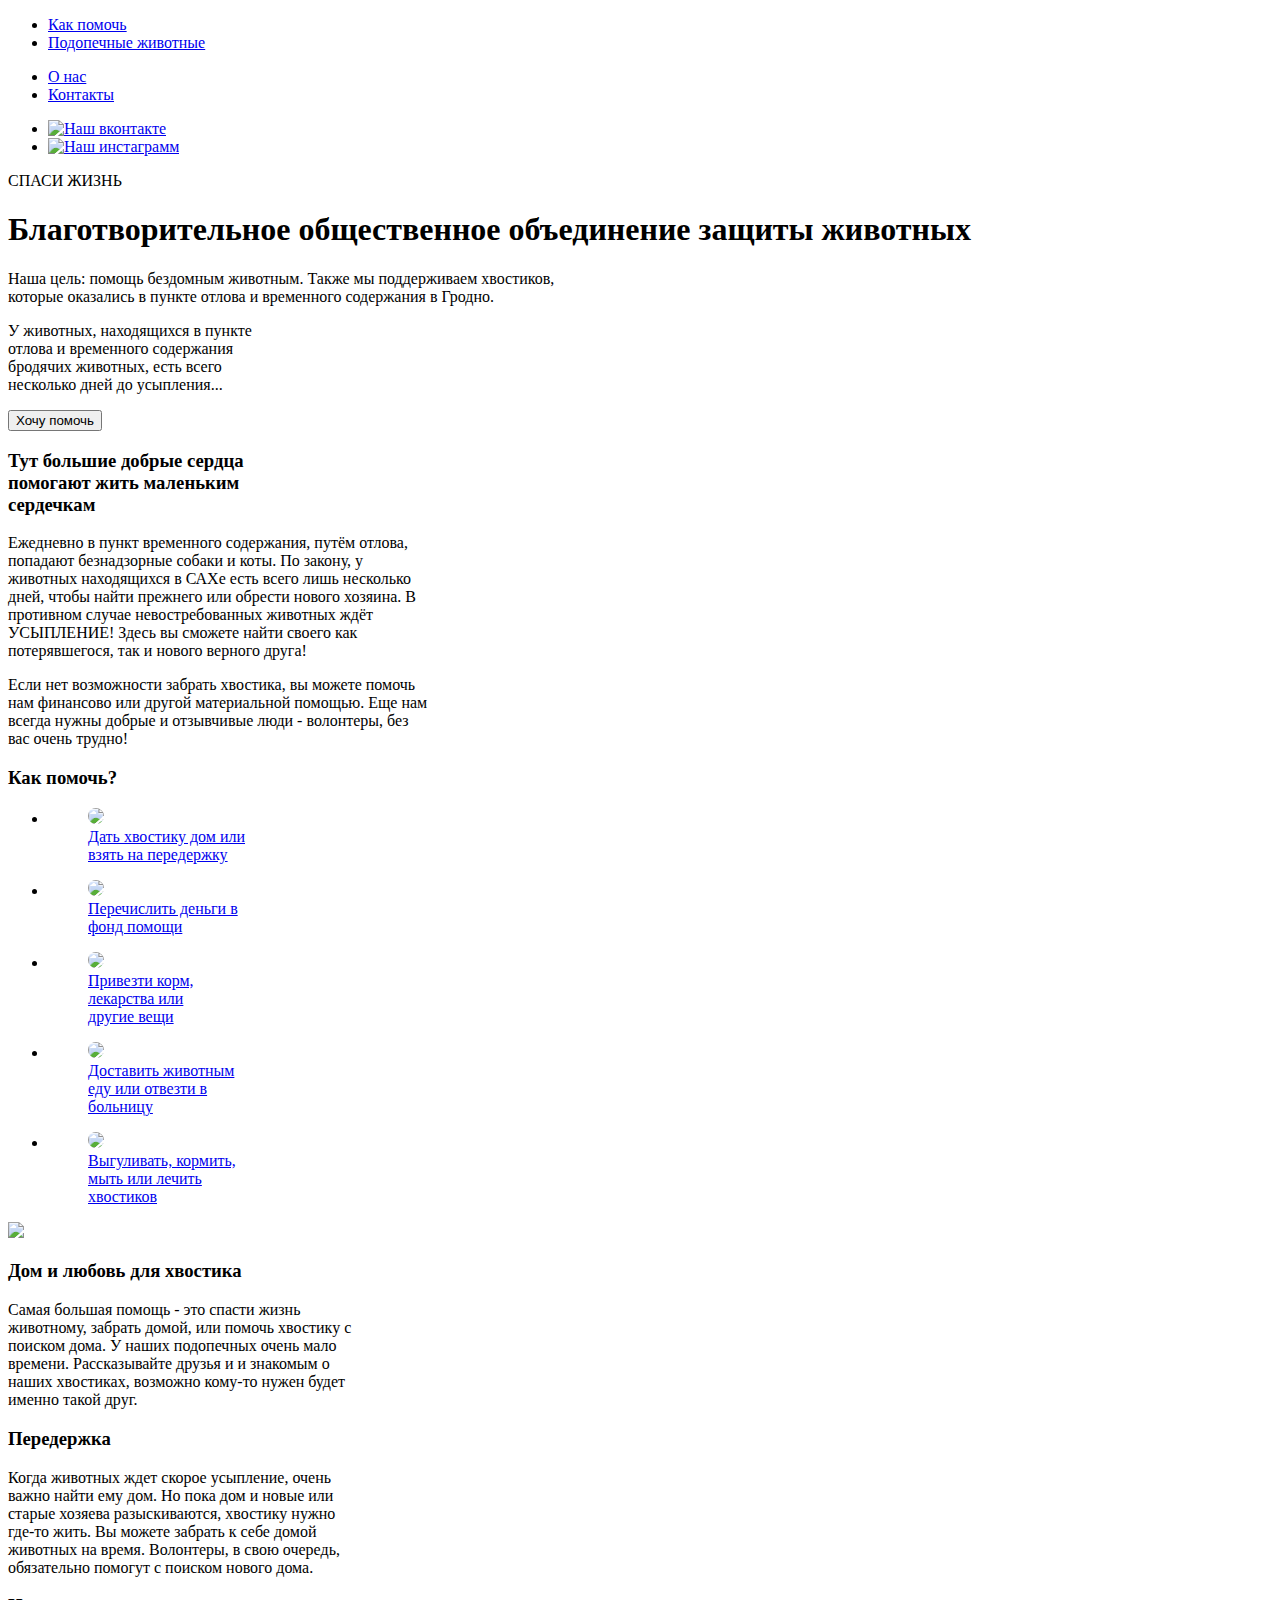
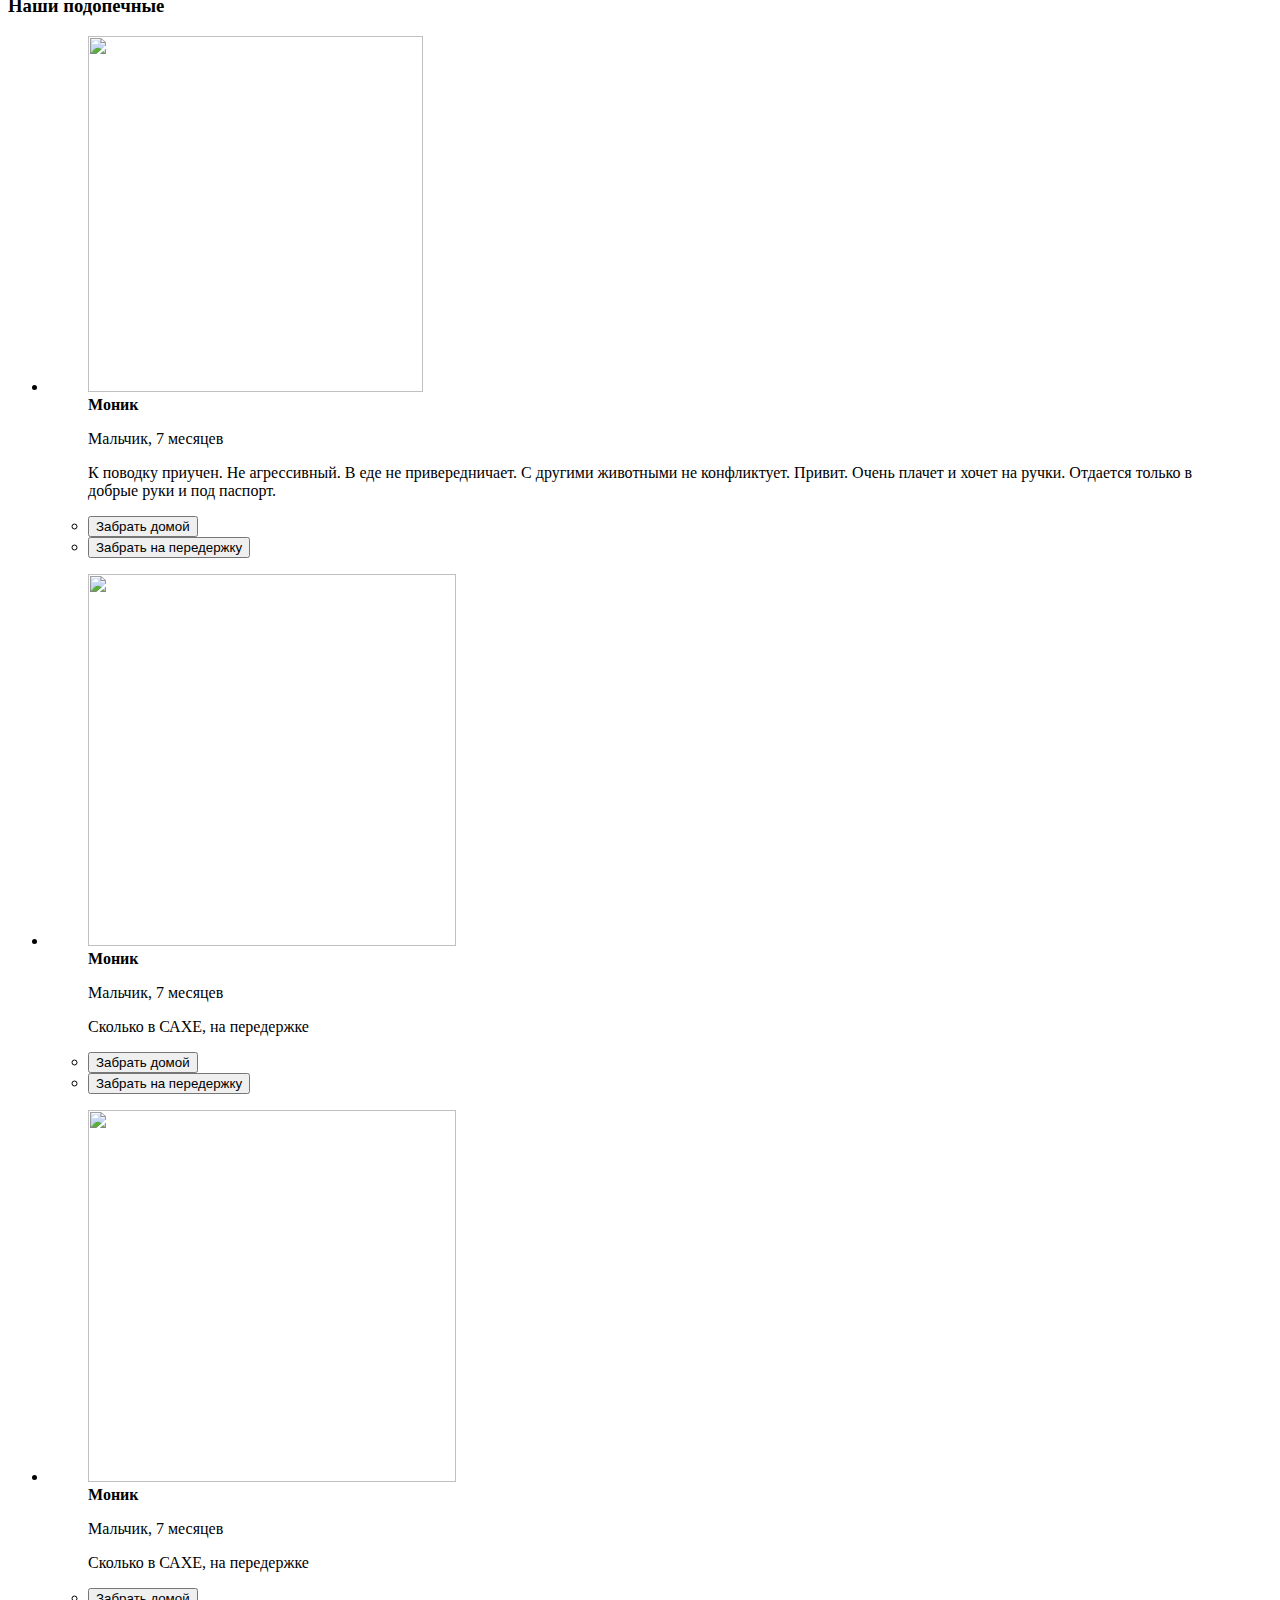
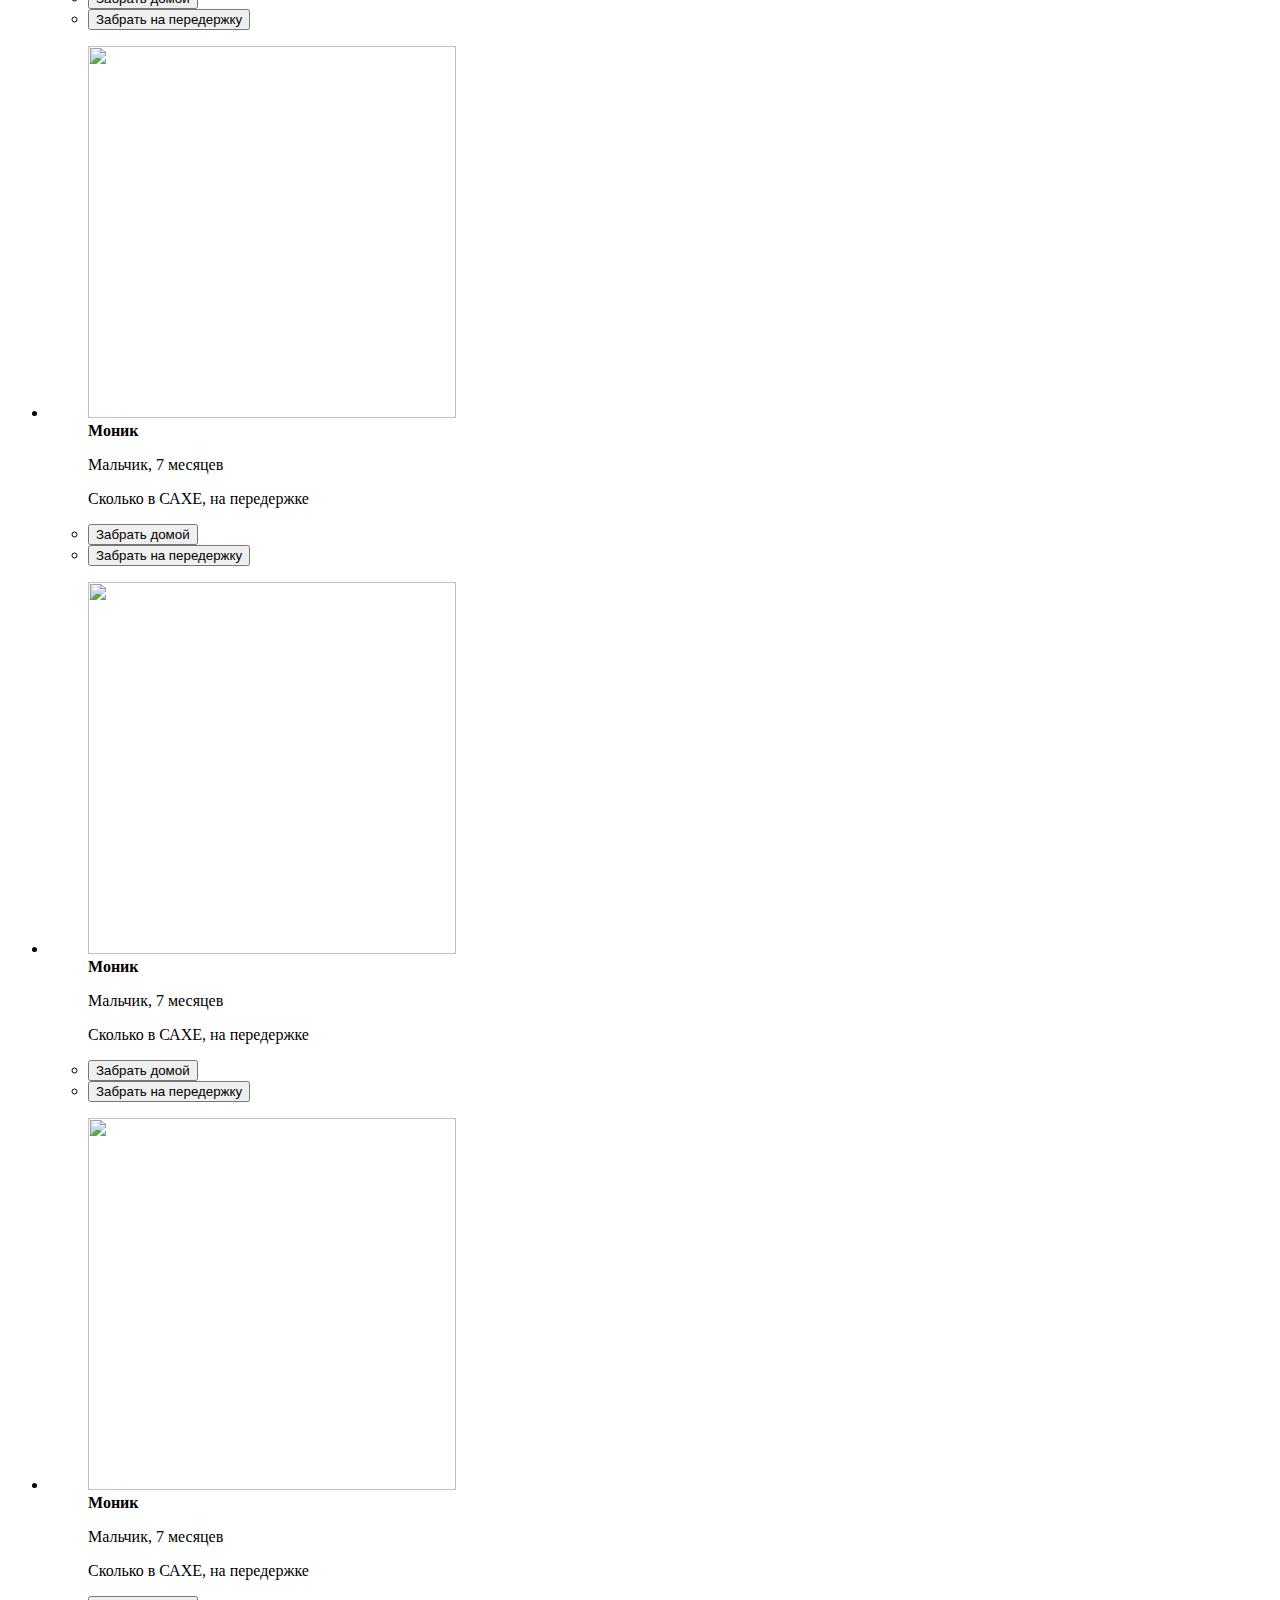
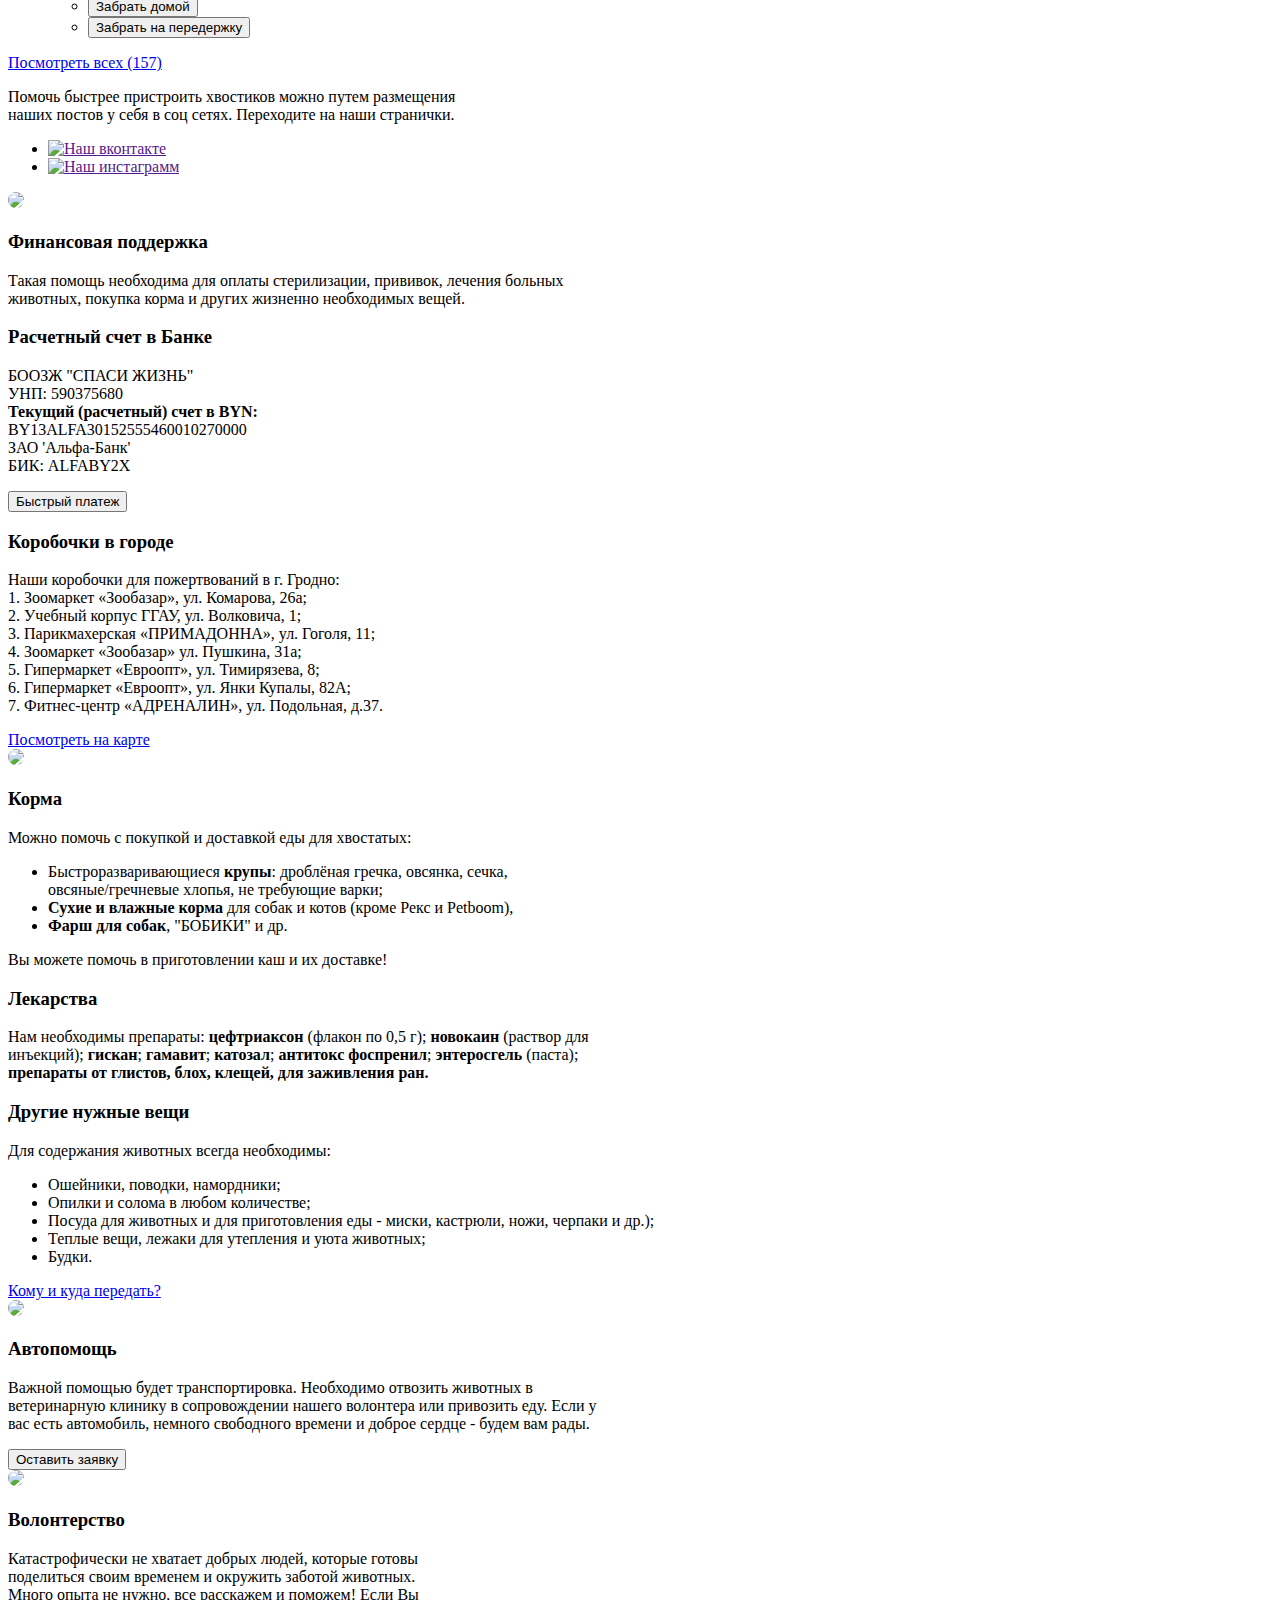
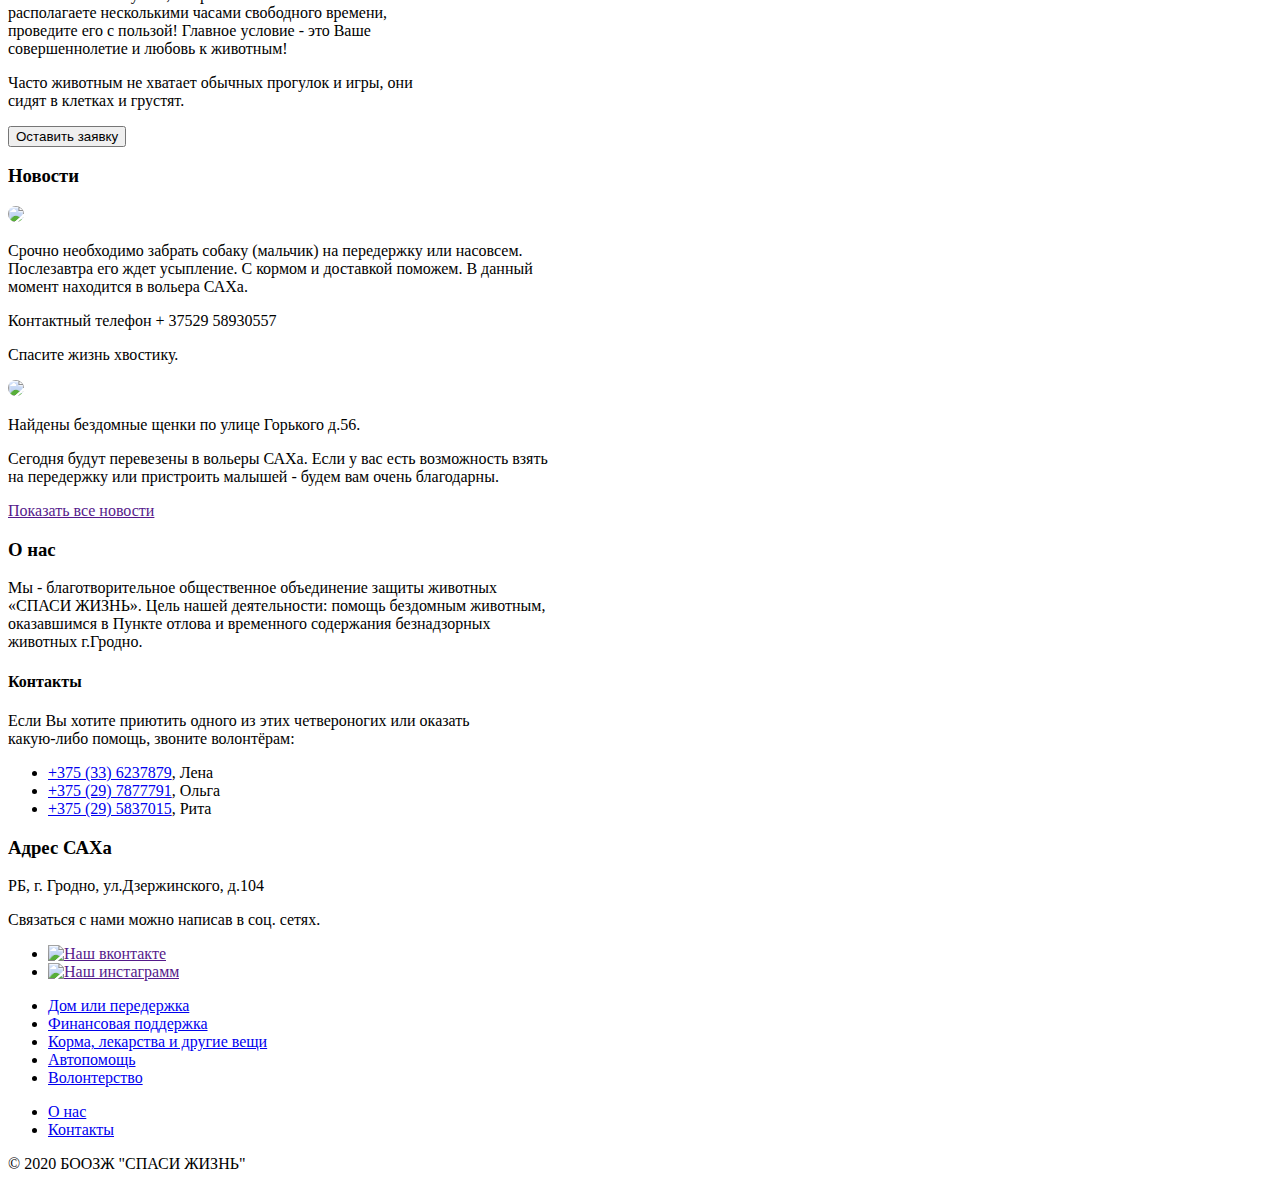
==== index.html @ cdcaf70e "fix:hometask4" ====
<!DOCTYPE html>
<html lang="ru">

<head>
    <meta charset="utf-8">
    <link rel="stylesheet" href="css/normalize.css">
    <link rel="stylesheet" href="css/style.css">
    <title>Благотворительное общественное объединение защиты животных
    </title>
</head>

<body class="page">
    <div class="wrapper">
        <header class="header">
            <div class="backg">
            </div>
            <div class="backgrey"></div>
            <div class="backfriend"></div>
            <nav class="nav">
                <ul class="menu__head menu__head--left">
                    <li class="menu__item menu__item--help"><a class="menu__ref" href="#help">Как помочь</a></li>
                    <li class="menu__item menu__item--animals"><a class="menu__ref" href="#animals">Подопечные
                            животные</a></li>
                </ul>
                <ul class="menu__head menu__head--centr">
                    <li class="menu__item menu__item--us"><a class="menu__ref" href="#us">О нас</a></li>
                    <li class="menu__item menu__item--contacts"><a class="menu__ref" href="#contacts">Контакты</a></li>
                </ul>
                <ul class="menu__head menu__head--social">
                    <li class="menu__item menu__item--vk"><a href="htpps//vk.com/animalsgrodno"><img src="img/vk.png"
                                width="49px" alt="Наш вконтакте"></a></li>
                    <li class="menu__item menu__item--inst"><a href="htpps//instagramm.com/animalsgrodno"><img
                                src="img/inst.png" width="49px" alt="Наш инстаграмм"></a></li>
                </ul>
            </nav>
        </header>
    </div>
    <main>
        <section class="page__block1">
            <div class="block1__text">
                <p class="text__title">СПАСИ ЖИЗНЬ</p>
                <h1 class="text__undertitle">Благотворительное общественное объединение защиты животных</h1>
                <p class="text__target"> Наша цель: помощь бездомным животным. Также мы поддерживаем хвостиков,<br>
                    которые оказались в пункте отлова и временного содержания в Гродно.</p>
                <p class="text__p">У животных, находящихся в пункте<br>
                    отлова и временного содержания<br>
                    бродячих животных, есть всего<br>
                    несколько дней до усыпления... </p>
                <a href="#help"><button class="text__button">Хочу помочь</button></a>
            </div>
            <div class="backsecond"></div>
        </section>
        <section class="page__block2">
            <div class="block2__text">
                <h3 class="text__title1">Тут большие добрые сердца<br>
                    помогают жить маленьким<br>
                    сердечкам</h3>
                <p class="text__p1">Ежедневно в пункт временного содержания, путём отлова,<br>
                    попадают безнадзорные собаки и коты. По закону, у<br>
                    животных находящихся в САХе есть всего лишь несколько<br>
                    дней, чтобы найти прежнего или обрести нового хозяина. В<br>
                    противном случае невостребованных животных ждёт<br>
                    УСЫПЛЕНИЕ! Здесь вы сможете найти своего как<br>
                    потерявшегося, так и нового верного друга!
                </p>
                <p class="text__p2">Если нет возможности забрать хвостика, вы можете помочь<br>
                    нам финансово или другой материальной помощью. Еще нам<br>
                    всегда нужны добрые и отзывчивые люди - волонтеры, без<br>
                    вас очень трудно!</p>
            </div>
        </section>
        <section class="page__block3">
            <h3 class="block3__h" id="help">Как помочь?</h3>
            <ul class="block3__link">
                <li class="link__one"><a href="#home">
                        <figure><img class="one__img" src="img/Group 9.png" h="150" style="border-radius: 50%;">
                            <figcaption class="one__text">
                                Дать хвостику дом или<br> взять на передержку</figcaption>
                        </figure>
                    </a>
                </li>
                <li><a class="link__two" href="#fin">
                        <figure><img class="two__img" src="img/Group 15.png" h="150" style="border-radius: 50%;">
                            <figcaption class="two__text">
                                Перечислить деньги в<br> фонд помощи</figcaption>
                        </figure>
                    </a>
                </li>
                <li><a class="link__three" href="#loot">
                        <figure><img class="three__img" src="img/Group 14.png" h="150" style="border-radius: 50%;">
                            <figcaption class="three__text">
                                Привезти корм,<br> лекарства или<br> другие вещи</figcaption>
                        </figure>
                    </a>
                </li>
                <li><a class="link__four" href="#avto">
                        <figure><img class="four__img" src="img/Group 10.png" h="150" style="border-radius: 50%;">
                            <figcaption class="four__text">
                                Доставить животным<br> еду или отвезти в<br> больницу</figcaption>
                        </figure>
                    </a></li>
                <li><a class="link__five" href="#volont">
                        <figure><img class="five__img" src="img/Group 13.png" h="150" style="border-radius: 50%;">
                            <figcaption class="five__text">
                                Выгуливать, кормить,<br> мыть или лечить<br> хвостиков</figcaption>
                        </figure>
                    </a>
                </li>
            </ul>

            <div class="center__line">
                <img class="center__img" src="img/Group 22.png">
            </div>
            <div class="block3__sect">
                <h3 class="sect__h2" id="home">Дом и любовь для хвостика</h3>
                <p class="sect__text">Самая большая помощь - это спасти жизнь<br>
                    животному, забрать домой, или помочь хвостику с<br>
                    поиском дома. У наших подопечных очень мало<br>
                    времени. Рассказывайте друзья и и знакомым о<br>
                    наших хвостиках, возможно кому-то нужен будет<br>
                    именно такой друг.</p>
            </div>
            <div class="block3__sect1">
                <h3 class="sect1_ h2">Передержка</h3>
                <p class="sect1__text">Когда животных ждет скорое усыпление, очень<br>
                    важно найти ему дом. Но пока дом и новые или<br>
                    старые хозяева разыскиваются, хвостику нужно<br>
                    где-то жить. Вы можете забрать к себе домой<br>
                    животных на время. Волонтеры, в свою очередь,<br>
                    обязательно помогут с поиском нового дома.</p>
            </div>
        </section>
        <section class="page__block4" id="animals">
            <h3 class="block4__h2">Наши подопечные</h3>
            <ul class="block4__card">
                <li class="card">
                    <article>
                        <figure><img class="card__img" src="img/image 15.jpg" width="335" height="356">
                            <figcaption><b class="card__name">Моник</b>
                                <p class="card__info">Мальчик, 7 месяцев</p>
                                <p class="card__descr">К поводку приучен. Не агрессивный. В еде не привередничает. С
                                    другими животными не конфликтует. Привит. Очень плачет и хочет на ручки.
                                    Отдается
                                    только в добрые руки и под паспорт.</p>
                            </figcaption>
                        </figure>
                        <ul>
                            <li>
                                <a href="forms/form1.html"><button class="card__button-yellow">Забрать
                                        домой</button></a>
                            </li>
                            <li>
                                <a href="forms/form2.html"><button class="card__button-white">Забрать на
                                        передержку</button></a>
                            </li>
                        </ul>
                    </article>
                </li>

                <li class="card">
                    <article>
                        <figure><img class="card__img" src="img/Rectangle2.png" width="368" height="372">
                            <figcaption><b class="card__name">Моник</b>
                                <p class="card__info">Мальчик, 7 месяцев</p>
                                <p class="card__descr">Сколько в САХЕ, на передержке</p>
                            </figcaption>
                        </figure>
                        <ul>
                            <li>
                                <a href="forms/form1.html"><button class="card__button-yellow">Забрать
                                        домой</button></a>
                            </li>
                            <li>
                                <a href="forms/form2.html"><button class="card__button-white">Забрать на
                                        передержку</button></a>
                            </li>
                        </ul>
                    </article>
                </li>
                <li class="card">
                    <article>
                        <figure><img class="card__img" src="img/Rectangle2.png" width="368" height="372">
                            <figcaption><b class="card__name">Моник</b>
                                <p class="card__info">Мальчик, 7 месяцев</p>
                                <p class="card__descr">Сколько в САХЕ, на передержке</p>
                            </figcaption>
                        </figure>
                        <ul>
                            <li>
                                <a href="forms/form1.html"><button class="card__button-yellow">Забрать
                                        домой</button></a>
                            </li>
                            <li>
                                <a href="forms/form2.html"><button class="card__button-white">Забрать на
                                        передержку</button></a>
                            </li>
                        </ul>
                    </article>
                </li>
                <li class="card">
                    <article>
                        <figure><img class="card__img" src="img/Rectangle2.png" width="368" height="372">
                            <figcaption><b class="card__name">Моник</b>
                                <p class="card__info">Мальчик, 7 месяцев</p>
                                <p class="card__descr">Сколько в САХЕ, на передержке</p>
                            </figcaption>
                        </figure>
                        <ul>
                            <li>
                                <a href="forms/form1.html"><button class="card__button-yellow">Забрать
                                        домой</button></a>
                            </li>
                            <li>
                                <a href="forms/form2.html"><button class="card__button-white">Забрать на
                                        передержку</button></a>
                            </li>
                        </ul>
                    </article>
                </li>
                <li class="card">
                    <article>
                        <figure><img class="card__img" src="img/Rectangle2.png" width="368" height="372">
                            <figcaption><b class="card__name">Моник</b>
                                <p class="card__info">Мальчик, 7 месяцев</p>
                                <p class="card__descr">Сколько в САХЕ, на передержке</p>
                            </figcaption>
                        </figure>
                        <ul>
                            <li>
                                <a href="forms/form1.html"><button class="card__button-yellow">Забрать
                                        домой</button></a>
                            </li>
                            <li>
                                <a href="forms/form2.html"><button class="card__button-white">Забрать на
                                        передержку</button></a>
                            </li>
                        </ul>
                    </article>
                </li>
                <li class="card">
                    <article>
                        <figure><img class="card__img" src="img/Rectangle2.png" width="368" height="372">
                            <figcaption><b class="card__name">Моник</b>
                                <p class="card__info">Мальчик, 7 месяцев</p>
                                <p class="card__descr">Сколько в САХЕ, на передержке</p>
                            </figcaption>
                        </figure>
                        <ul>
                            <li>
                                <a href="forms/form1.html"><button class="card__button-yellow">Забрать
                                        домой</button></a>
                            </li>
                            <li>
                                <a href="forms/form2.html"><button class="card__button-white">Забрать на
                                        передержку</button></a>
                            </li>
                        </ul>
                    </article>
                </li>
            </ul>
            <a class="block4__all" href="wards.html">Посмотреть всех (157)</a>
            <p class="block4__text">Помочь быстрее пристроить хвостиков можно путем размещения<br>
                наших постов у себя в соц сетях. Переходите на наши странички.</p>
            <ul>
                <li class="block4__vk"><a href=""><img src="img/Vector.png" width="30" height="18"
                            alt="Наш вконтакте"></a></li>
                <li class="block4__inst"><a href=""><img src="img/Vector (1).png" width="30" height="30"
                            alt="Наш инстаграмм"></a>
                </li>
            </ul>
        </section>
        <section class="page__block5">
            <div class="center__line">
                <img class="center__img" src="img/Ellipse.png" h="150" style="border-radius: 50%;">
            </div>
            <h3 class="block5__h2" id="fin"><b>Финансовая поддержка</b></h3>
            <p class="block5__text">Такая помощь необходима для оплаты стерилизации, прививок, лечения больных<br>
                животных, покупка корма и других жизненно необходимых вещей.</p>
            <article>
                <h3 class="block5__bill">Расчетный счет в Банке</h3>
                <p class="block5__text1">БООЗЖ "СПАСИ ЖИЗНЬ"<br>
                    УНП: 590375680<br>
                    <b>Текущий (расчетный) счет в BYN:</b><br>
                    BY13ALFA30152555460010270000<br>
                    ЗАО 'Альфа-Банк'<br>
                    БИК: ALFABY2X
                </p>
                <a href="https://express-pay.by/"><button class="block5__button">Быстрый платеж</button></a>
            </article>
            <article class="block5__boxes">
                <h3 class="boxes__h3">Коробочки в городе</h3>
                <p class="boxes__places">Наши коробочки для пожертвований в г. Гродно:
                    </div><br>
                    1. Зоомаркет «Зообазар», ул. Комарова, 26а;<br>
                    2. Учебный корпус ГГАУ, ул. Волковича, 1;<br>
                    3. Парикмахерская «ПРИМАДОННА», ул. Гоголя, 11;<br>
                    4. Зоомаркет «Зообазар» ул. Пушкина, 31а;<br>
                    5. Гипермаркет «Евроопт», ул. Тимирязева, 8;<br>
                    6. Гипермаркет «Евроопт», ул. Янки Купалы, 82А;<br>
                    7. Фитнес-центр «АДРЕНАЛИН», ул. Подольная, д.37.</p>
                <a class="block5__map"
                    href="https://yandex.by/maps/10274/grodno/?ll=23.842550%2C53.686336&mode=poi&poi%5Bpoint%5D=23.843298%2C53.686235&poi%5Buri%5D=ymapsbm1%3A%2F%2Forg%3Foid%3D1215951453&z=17">Посмотреть
                    на карте</a>
            </article>
        </section>
        <section class="page__block6">
            <div class="center__line">
                <img class="center__img" src="img/Ellipse.png" h="150" style="border-radius: 50%;">
            </div>
            <h3 class="block6__loot" id="loot">Корма</h3>
            <p class="loot__text">Можно помочь с покупкой и доставкой еды для хвостатых:</p>
            <ul class="loot__list">
                <li>Быстроразваривающиеся <b>крупы</b>: дроблёная гречка, овсянка, сечка,<br>
                    овсяные/гречневые хлопья, не требующие варки;</li>
                <li><b>Сухие и влажные корма</b> для собак и котов (кроме Рекс и Petboom),</li>
                <li><b>Фарш для собак</b>, "БОБИКИ" и др.</li>
            </ul>
            <p class="loot__tex1">Вы можете помочь в приготовлении каш и их доставке!</p>
            <h3 class="loot__h2" id="med">Лекарства</h3>
            <p class="loot__text2">Нам необходимы препараты: <b>цефтриаксон</b> (флакон по 0,5 г); <b>новокаин</b>
                (раствор для<br>
                инъекций); <b>гискан</b>; <b>гамавит</b>; <b>катозал</b>; <b>антитокс фоспренил</b>;
                <b>энтеросгель</b>
                (паста);<br>
                <b>препараты от глистов, блох, клещей, для заживления ран.</b>
            </p>
            <h3 class="loot__h3">Другие нужные вещи</h3>
            <p class="loot__text3">Для содержания животных всегда необходимы:</p>
            <ul class="loot__list2">
                <li>Ошейники, поводки, намордники;</li>
                <li>Опилки и солома в любом количестве;</li>
                <li>Посуда для животных и для приготовления еды - миски, кастрюли, ножи, черпаки и др.);</li>
                <li>Теплые вещи, лежаки для утепления и уюта животных;</li>
                <li>Будки.</li>
            </ul>
            <a class="loot__link" href="forms/form5.html">Кому и куда передать?</a>
        </section>
        <section class="page__block7">
            <div class="center__line">
                <img class="center__img" src="img/Ellipse.png" h="150" style="border-radius: 50%;">
            </div>
            <h3 class="block7__h3 " id="avto">Автопомощь</h3>
            <p class="block7__text">Важной помощью будет транспортировка. Необходимо отвозить животных в<br>
                ветеринарную клинику в сопровождении нашего волонтера или привозить еду. Если у<br>
                вас есть автомобиль, немного свободного времени и доброе сердце - будем вам рады.</p>
            <a href="forms/form3.html"><button class="block7__button">Оставить заявку</button></a>
        </section>
        <section class="page__block8">
            <div class="center__line">
                <img class="center__img" src="img/Ellipse.png" h="150" style="border-radius: 50%;">
            </div>
            <h3 class="block8__h2" id="volont">Волонтерство</h3>
            <p class="block8__text">Катастрофически не хватает добрых людей, которые готовы<br>
                поделиться своим временем и окружить заботой животных.<br>
                Много опыта не нужно, все расскажем и поможем! Если Вы<br>
                располагаете несколькими часами свободного времени,<br>
                проведите его с пользой! Главное условие - это Ваше<br>
                совершеннолетие и любовь к животным!</p>
            <p class="block8__text1">Часто животным не хватает обычных прогулок и игры, они<br>
                сидят в клетках и грустят.</p>
            <a href="forms/form4.html"><button class="block8__button">Оставить заявку</button></a>
        </section>
        <section class="page__block9">
            <h3 class="block9__h2">Новости</h3>
            <article class="block9__news1"><img class="news1__img" src="img/Ellipse.png" h="150"
                    style="border-radius: 50%;">
                <div class="news1__text">
                    <p>Срочно необходимо забрать собаку (мальчик) на передержку или насовсем.<br>
                        Послезавтра его ждет усыпление. С кормом и доставкой поможем. В данный<br>
                        момент находится в вольера САХа.</p>
                    <p>Контактный телефон + 37529 58930557</p>
                    <p>Спасите жизнь хвостику.</p>
                </div>
            </article>
            <article class="block9__news2"><img class="news2__img" src="img/Ellipse.png" h="150"
                    style="border-radius: 50%;">
                <div class="news2__text">
                    <p>Найдены бездомные щенки по улице Горького д.56.</p>
                    <p>Сегодня будут перевезены в вольеры САХа. Если у вас есть возможность взять<br>
                        на передержку или пристроить малышей - будем вам очень благодарны.</p>
                </div>
            </article>
            <a class="block9__all" href="">Показать все новости</a>
        </section>
        <section class="page__block10">
            <h3 class="block10__h2" id="us">О нас</h3>
            <p class="block10__text">Мы - благотворительное общественное объединение защиты животных<br>
                «СПАСИ ЖИЗНЬ». Цель нашей деятельности: помощь бездомным животным,<br>
                оказавшимся в Пункте отлова и временного содержания безнадзорных<br>
                животных г.Гродно.</p>
            <h4 class="block10__cont" id="contacts">Контакты</h4>
            <p class="block10__text1">Если Вы хотите приютить одного из этих четвероногих или оказать<br>
                какую-либо помощь, звоните волонтёрам:</p>
            <ul class="block10__numb">
                <li><a href="tel: +375 (33) 6237879">+375 (33) 6237879</a>, Лена</li>
                <li><a href="tel: +375 (29) 7877791">+375 (29) 7877791</a>, Ольга</li>
                <li><a href="tel: +375 (29) 5837015">+375 (29) 5837015</a>, Рита</li>
            </ul>
            <h3 class="block10__h3">Адрес САХа</h3>
            <p class="block10__text2">РБ, г. Гродно, ул.Дзержинского, д.104</p>
            <p class="block10__text3">Связаться с нами можно написав в соц. сетях.</p>
            <ul>
                <li class="block10__vk"><a href=""><img src="img/Vector.png" width="30" height="18"
                            alt="Наш вконтакте"></a>
                </li>
                <li class="block10__inst"><a href=""><img src="img/Vector (1).png" width="30" height="30"
                            alt="Наш инстаграмм"></a></li>
            </ul>
        </section>
        <section class="page__block11">
            <div class="block11__backthanks"></div>
        </section>
        <footer class="page__block12">
            <div class="block12__menu">
                <ul class="menu__navi">
                    <li><a class="navi__home" href="#home">Дом или передержка</a></li>
                    <li><a class="navi__fin" href="#fin">Финансовая поддержка</a></li>
                    <li><a class="navi__loot" href="#loot">Корма, лекарства и другие вещи</a></li>
                    <li><a class="navi__avto" href="#avto">Автопомощь</a></li>
                    <li><a class="navi__volont" href="#volont">Волонтерство</a></li>
                </ul>
                <ul class="menu__us">
                    <li><a class="us__about" href="#us">О нас</a></li>
                    <li><a class="us_contacts" href="#contacts">Контакты</a></li>
                </ul>
            </div>
            <p class="block12__end">© 2020 БООЗЖ "СПАСИ ЖИЗНЬ"</p>
        </footer>
    </main>

</body>

</html>
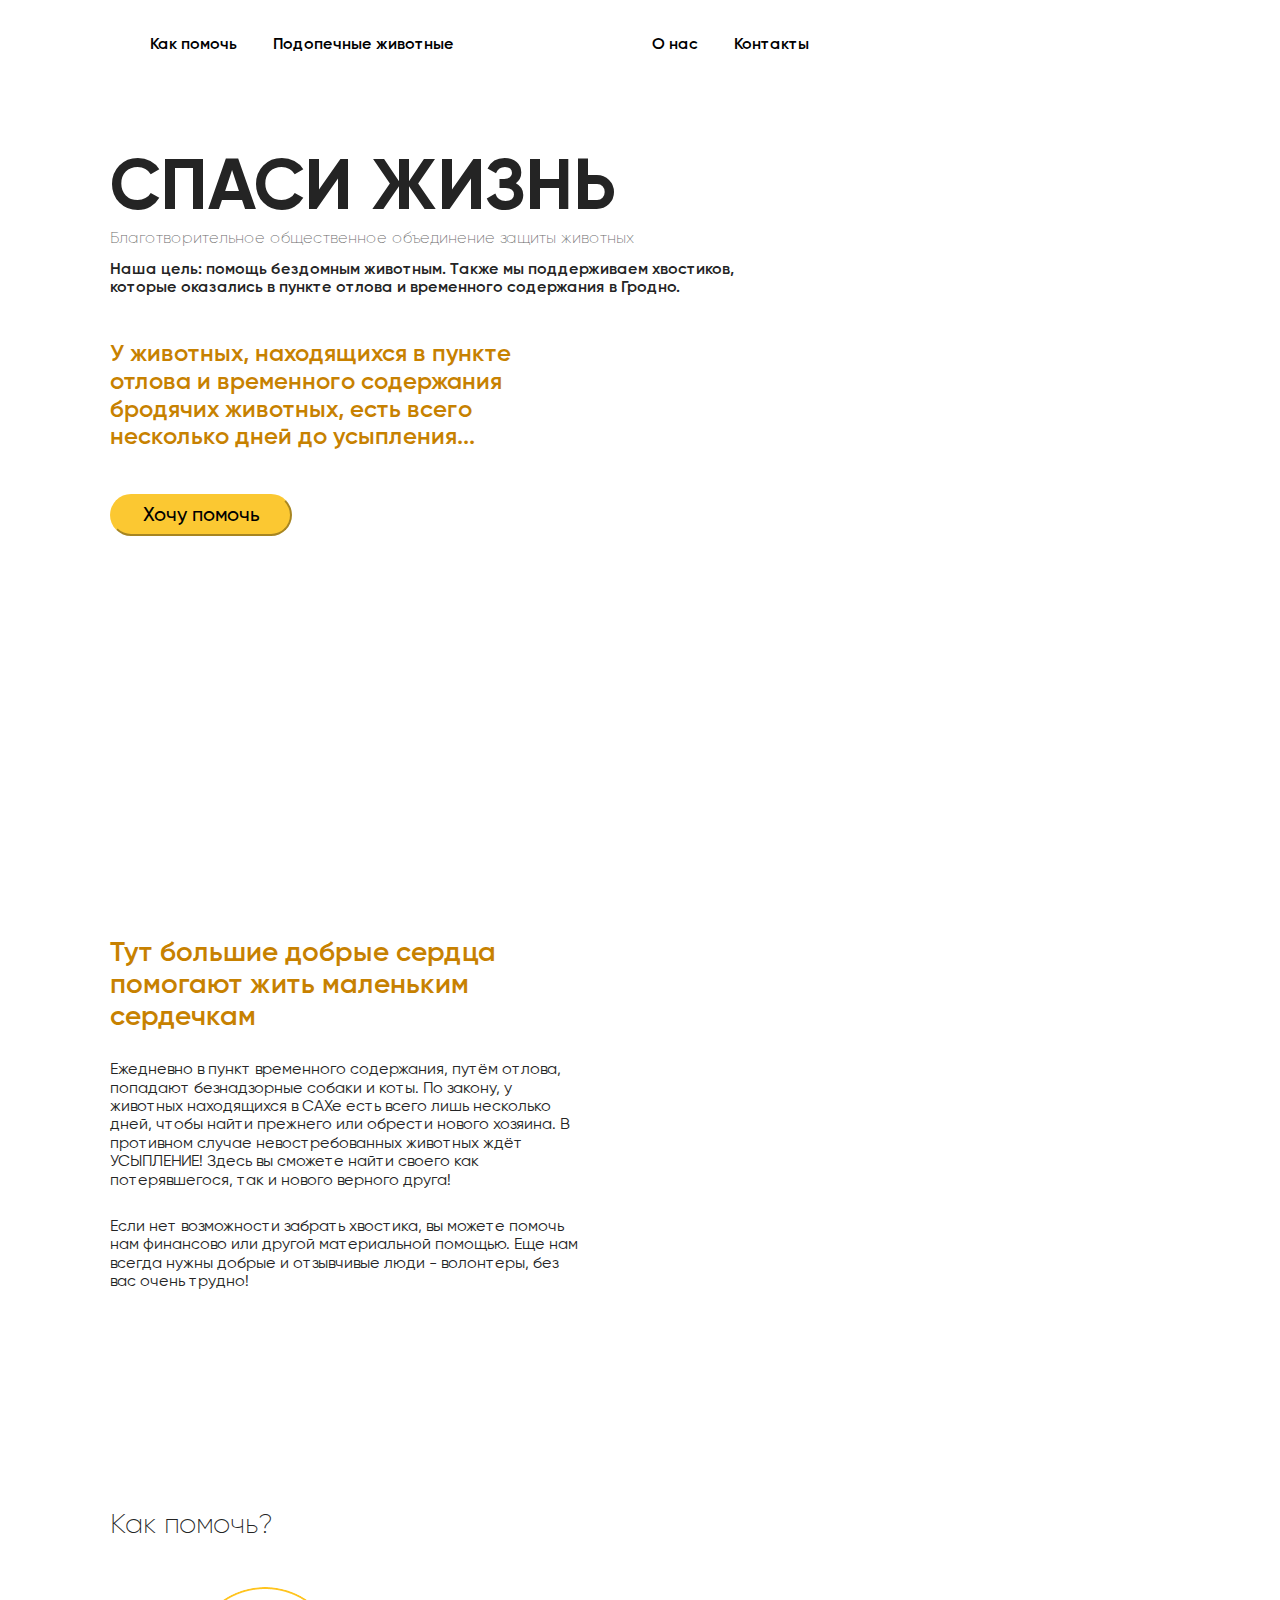
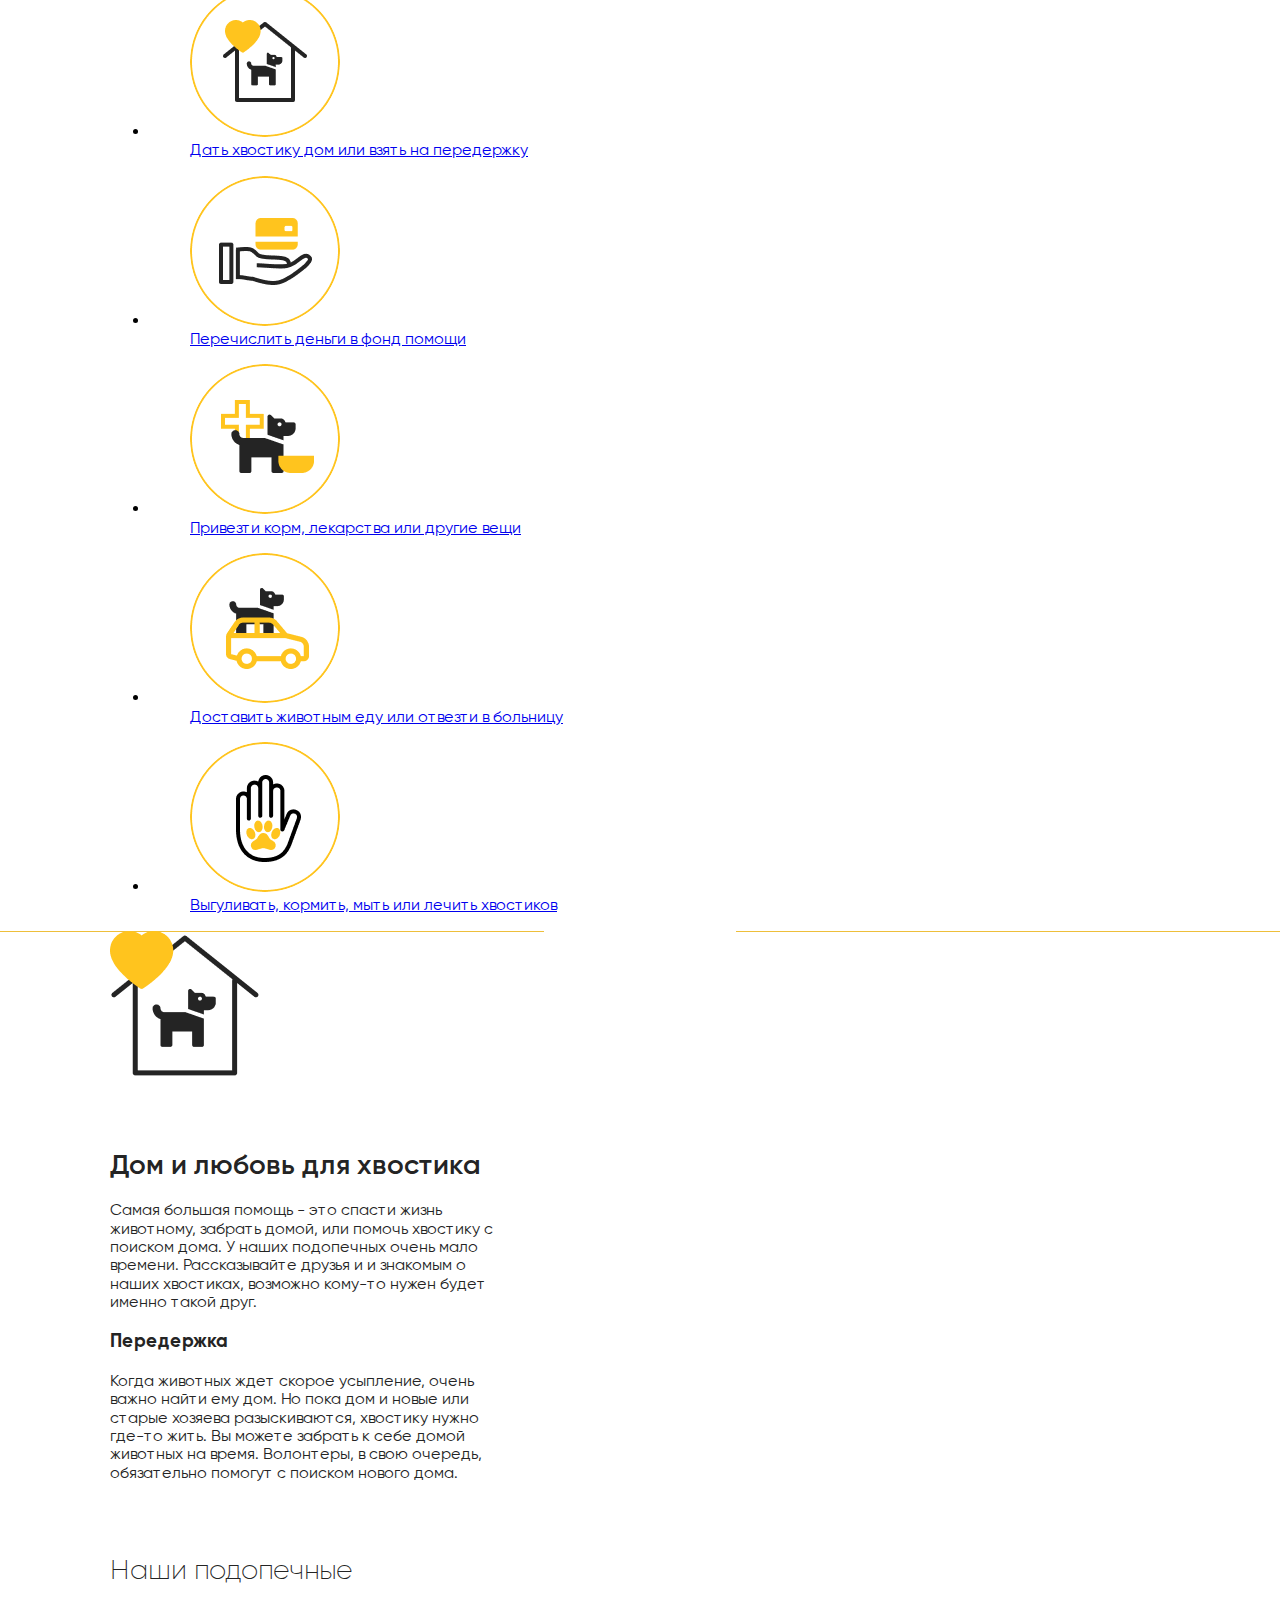
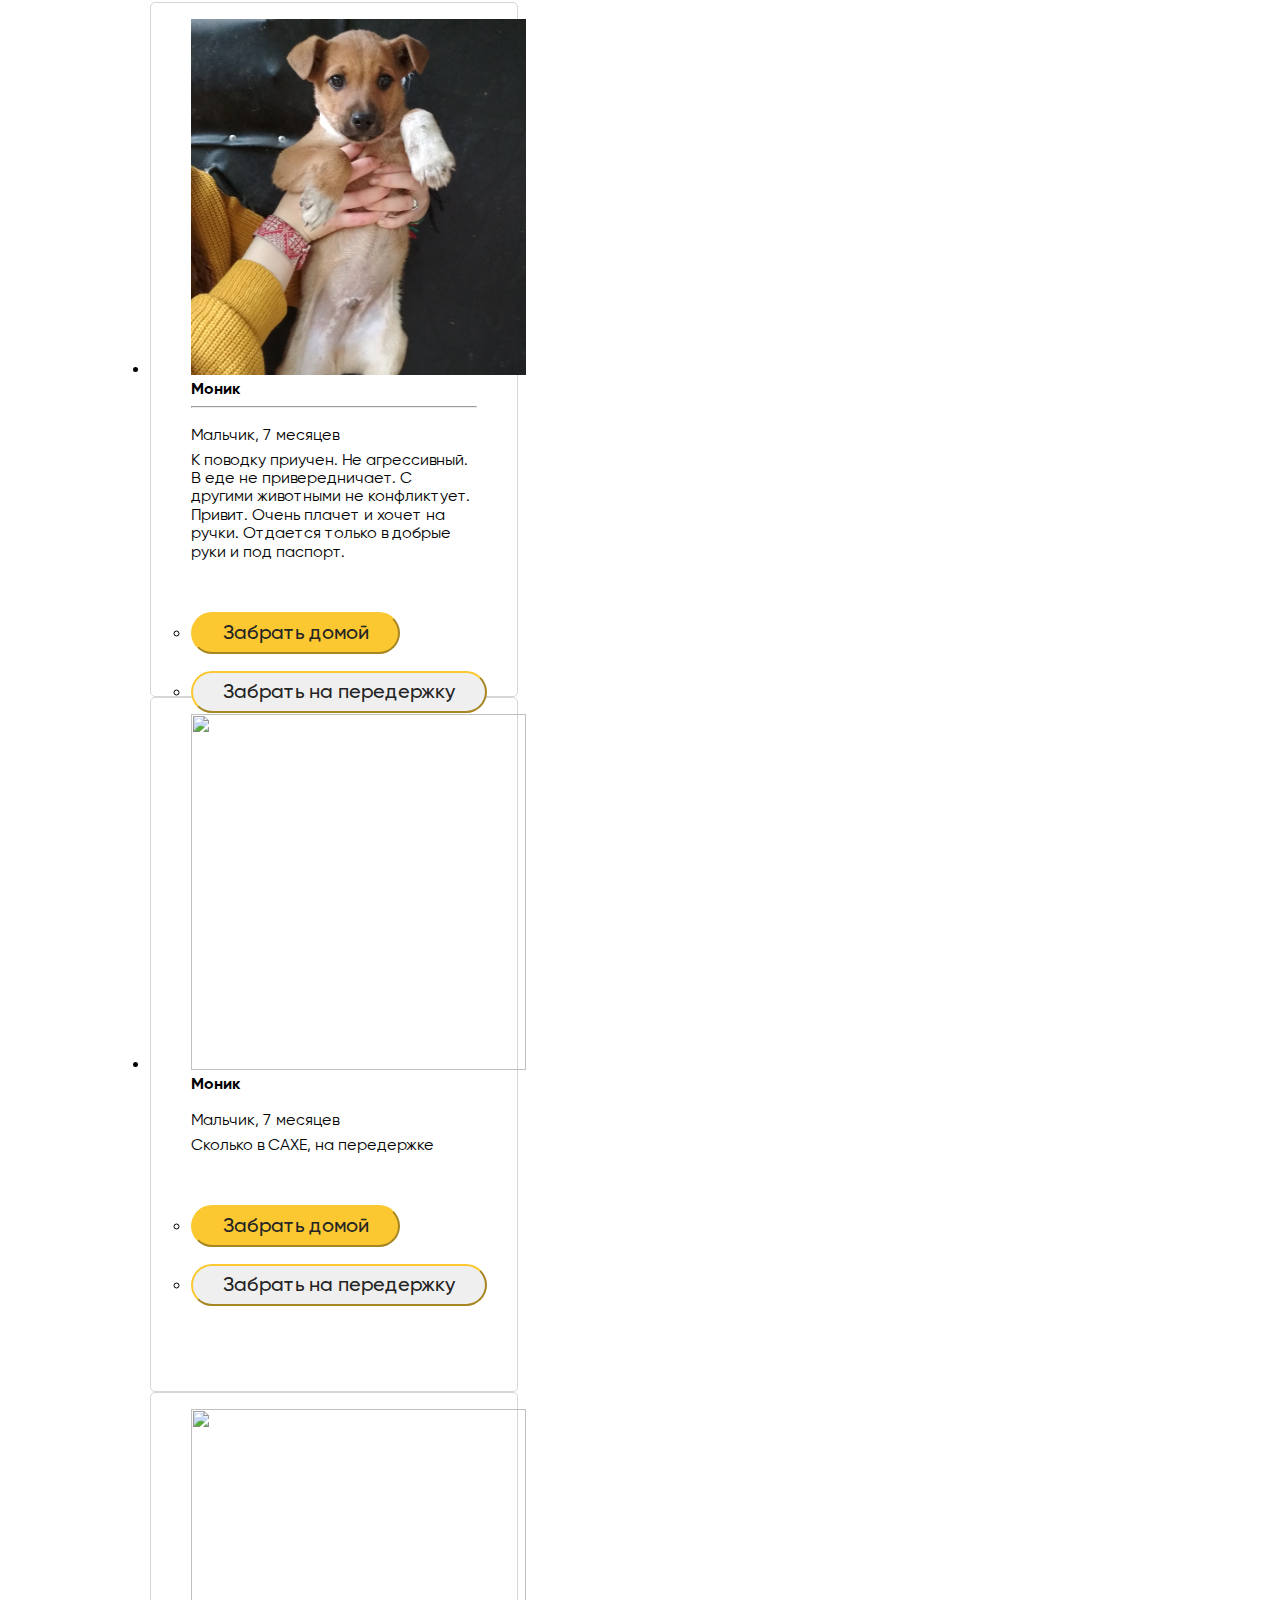
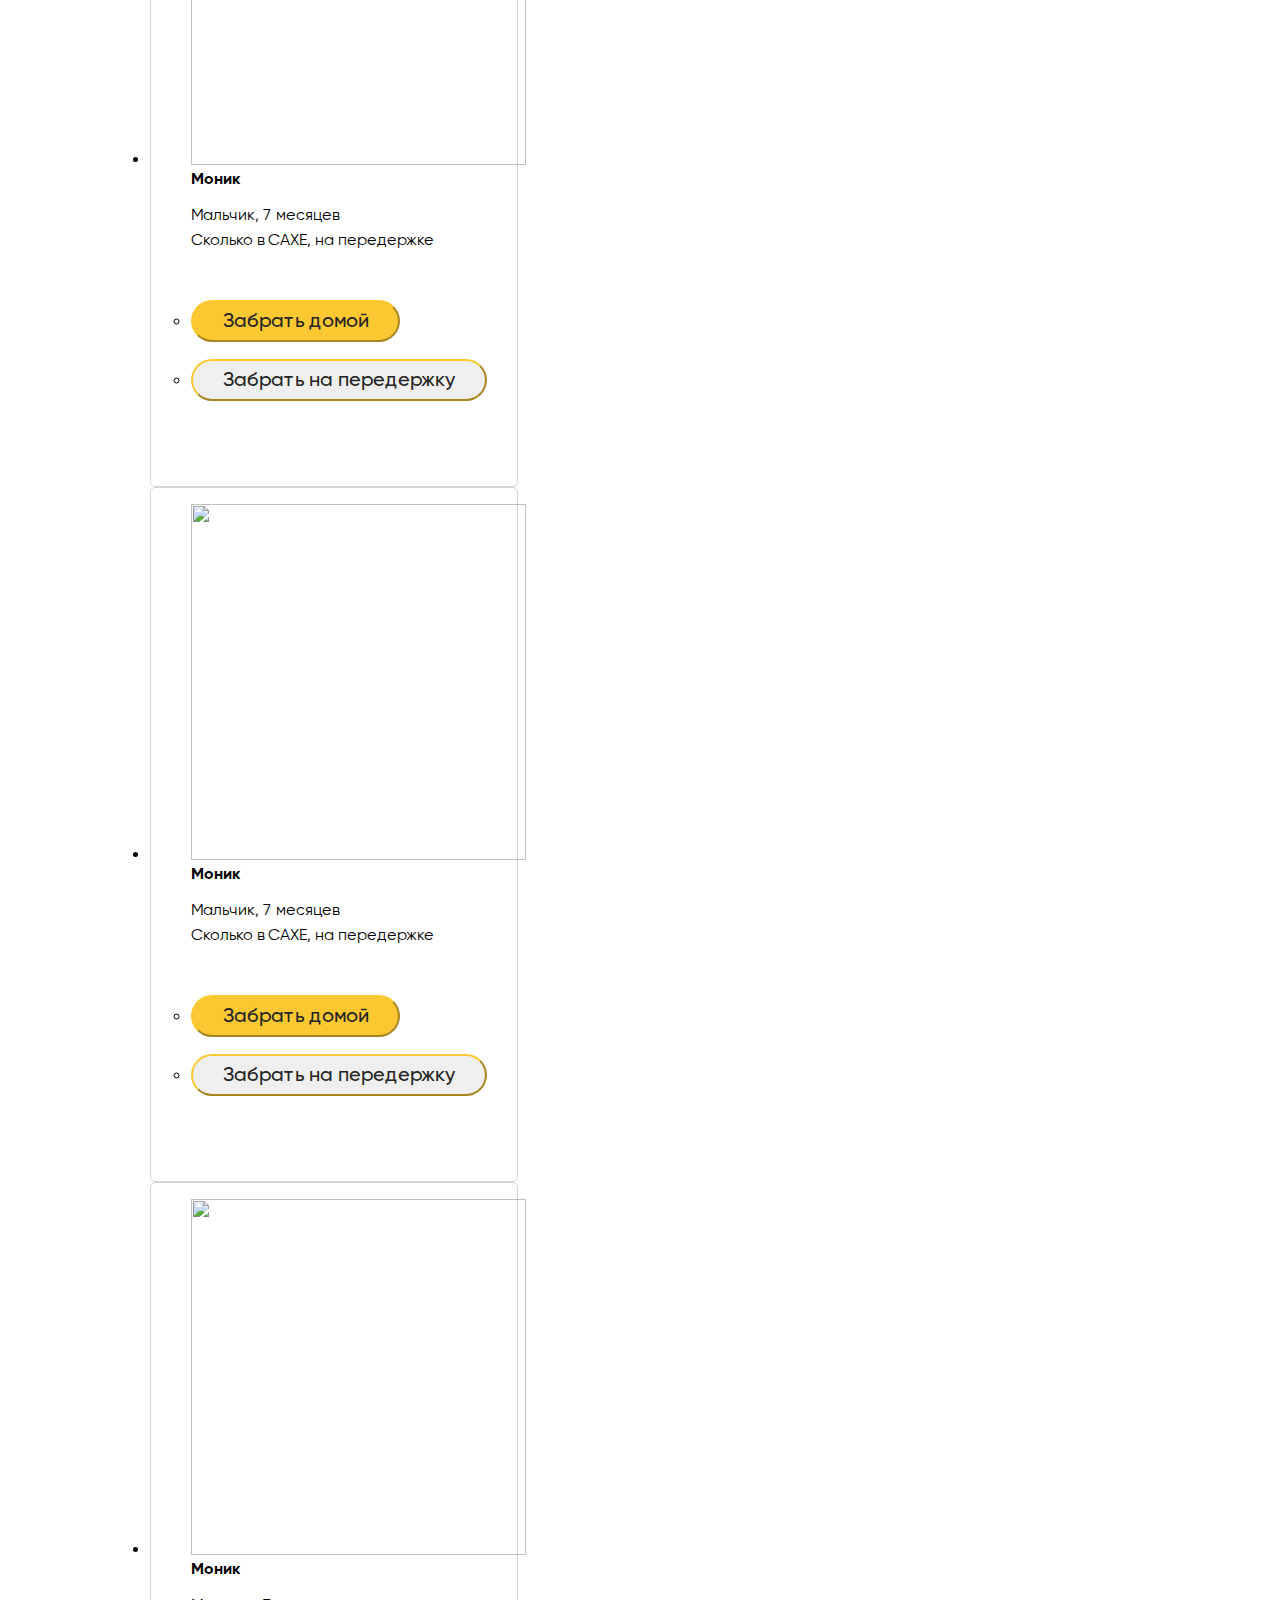
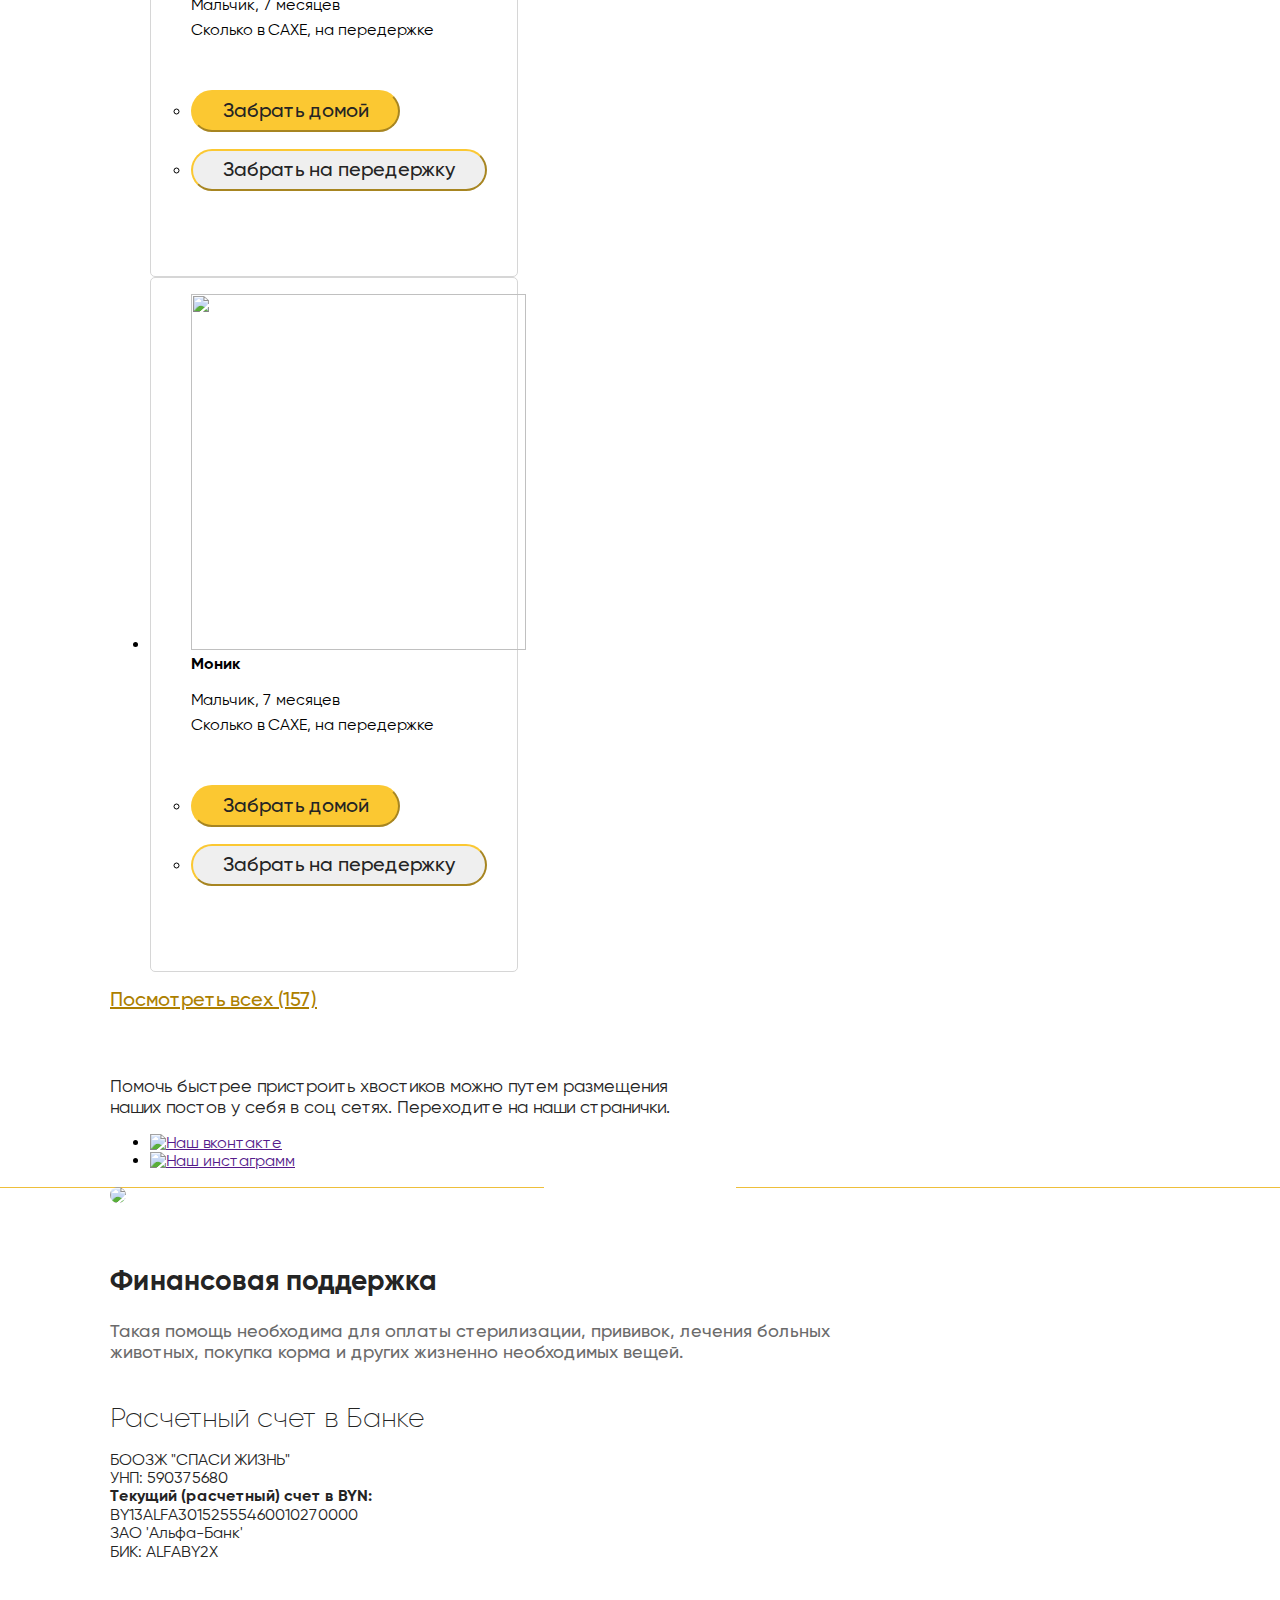
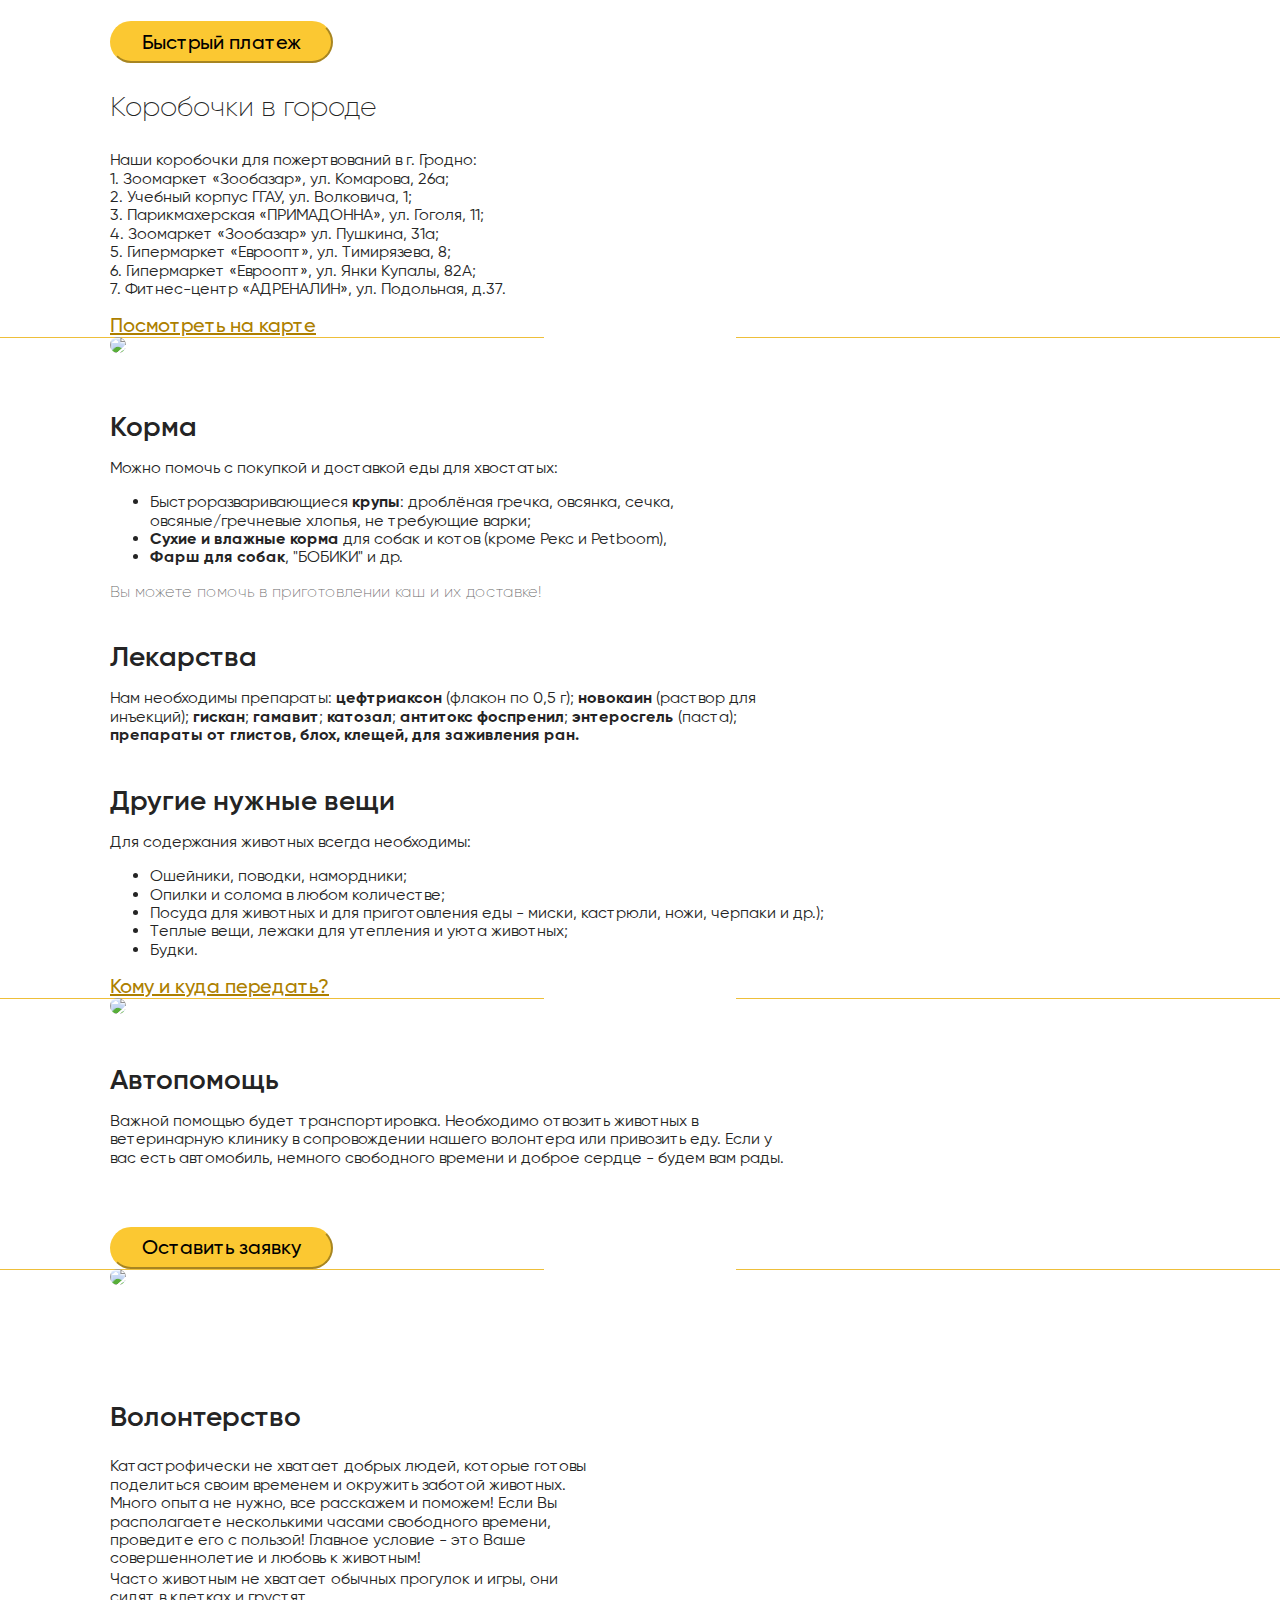
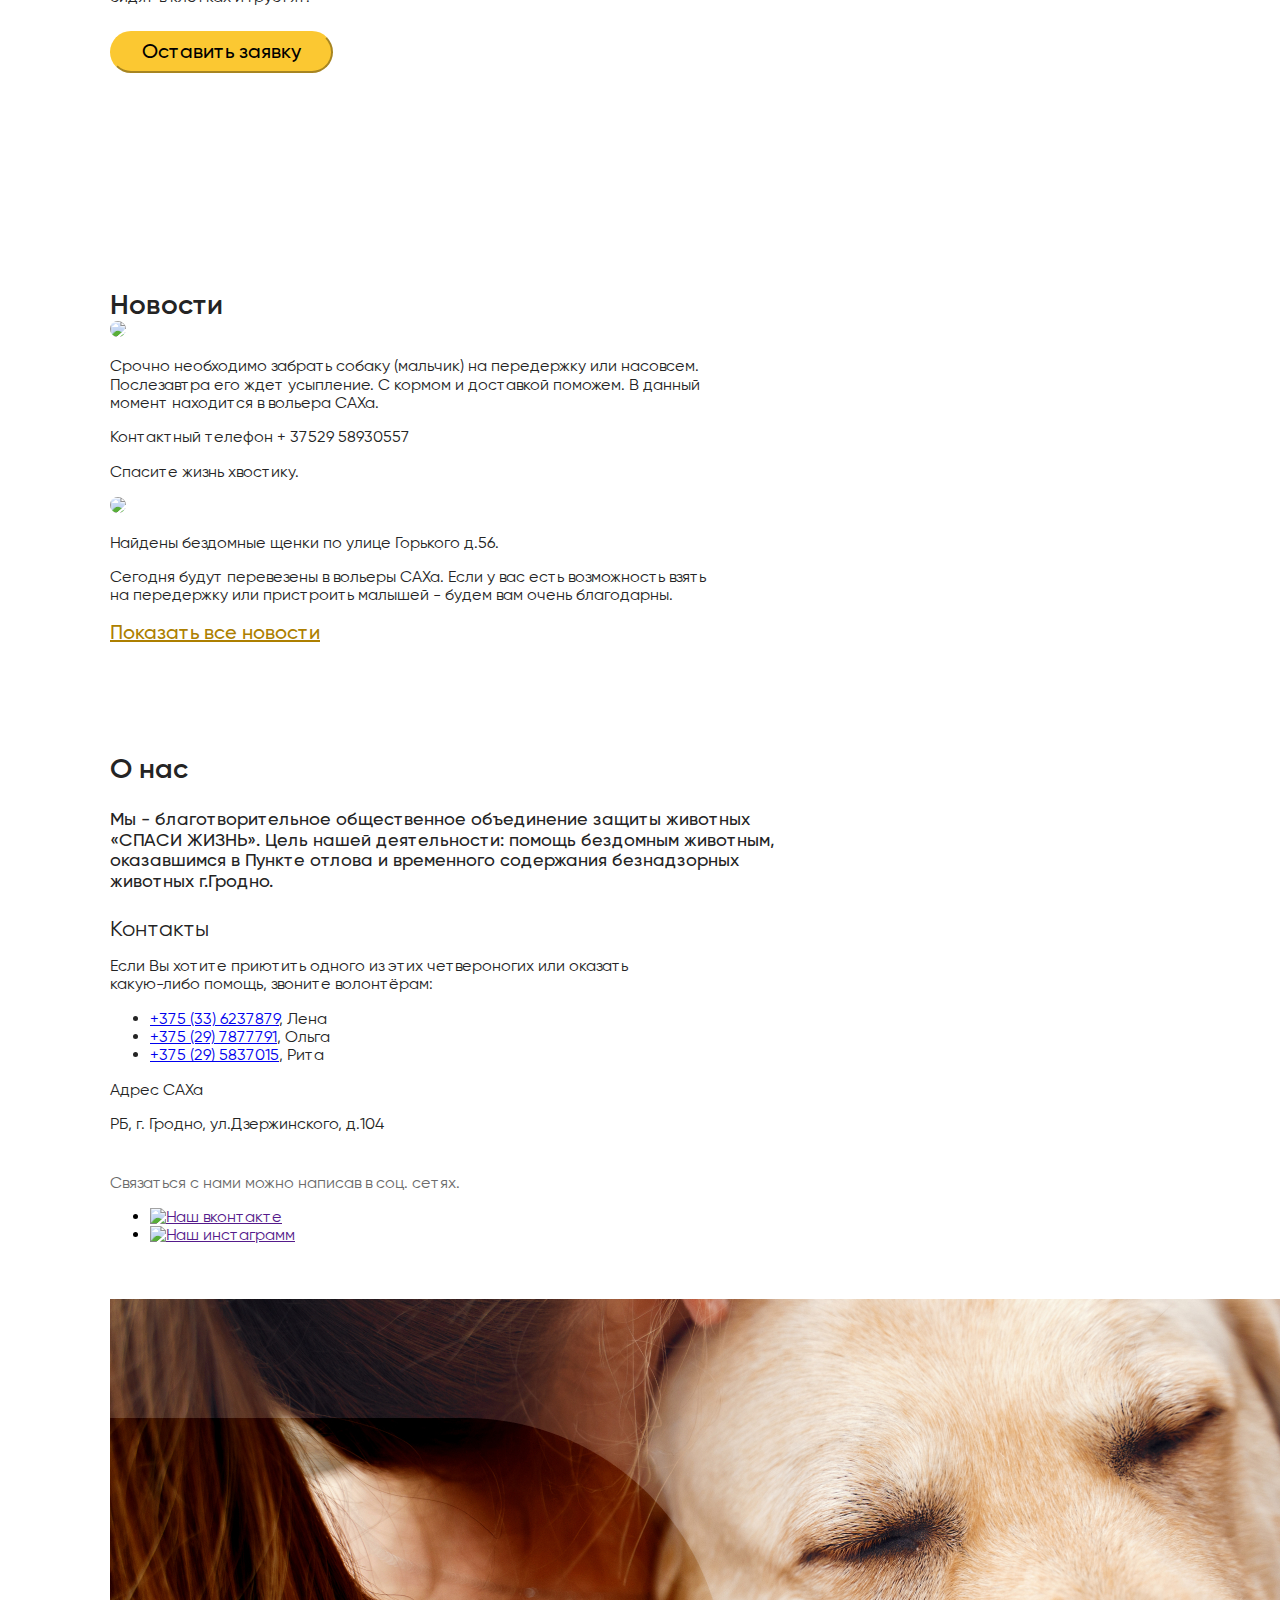
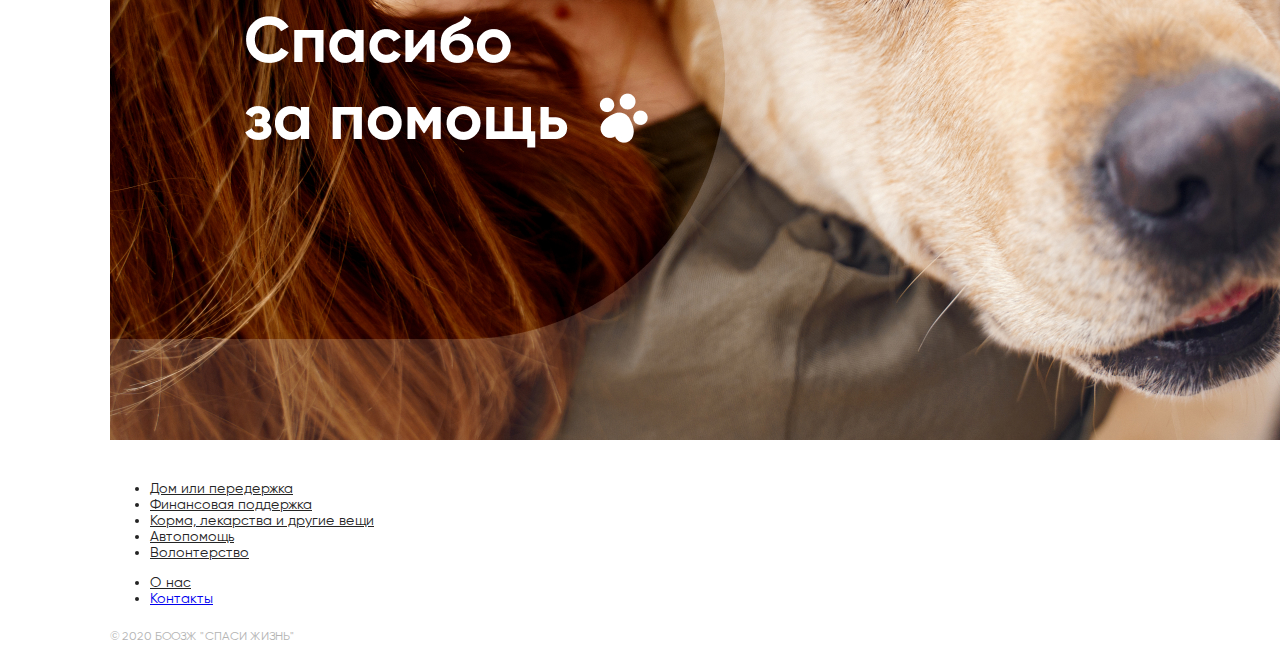
==== commit 5fc19000: "fix:hometask4 last fix" ====
--- a/index.html
+++ b/index.html
@@ -12,10 +12,11 @@
 <body class="page">
     <div class="wrapper">
         <header class="header">
-            <div class="backg">
-            </div>
-            <div class="backgrey"></div>
-            <div class="backfriend"></div>
+            <div class="bgdog"></div>
+            <div class="bggrey"></div>
+            <div class="bgwhite"></div>
+            <div class="bgfriend"></div>
+            <div class="bgcat"></div>
             <nav class="nav">
                 <ul class="menu__head menu__head--left">
                     <li class="menu__item menu__item--help"><a class="menu__ref" href="#help">Как помочь</a></li>
@@ -26,6 +27,7 @@
                     <li class="menu__item menu__item--us"><a class="menu__ref" href="#us">О нас</a></li>
                     <li class="menu__item menu__item--contacts"><a class="menu__ref" href="#contacts">Контакты</a></li>
                 </ul>
+
                 <ul class="menu__head menu__head--social">
                     <li class="menu__item menu__item--vk"><a href="htpps//vk.com/animalsgrodno"><img src="img/vk.png"
                                 width="49px" alt="Наш вконтакте"></a></li>
@@ -48,8 +50,9 @@
                     несколько дней до усыпления... </p>
                 <a href="#help"><button class="text__button">Хочу помочь</button></a>
             </div>
-            <div class="backsecond"></div>
-        </section>
+
+        </section>
+
         <section class="page__block2">
             <div class="block2__text">
                 <h3 class="text__title1">Тут большие добрые сердца<br>
@@ -63,7 +66,7 @@
                     УСЫПЛЕНИЕ! Здесь вы сможете найти своего как<br>
                     потерявшегося, так и нового верного друга!
                 </p>
-                <p class="text__p2">Если нет возможности забрать хвостика, вы можете помочь<br>
+                <p class="text__p1">Если нет возможности забрать хвостика, вы можете помочь<br>
                     нам финансово или другой материальной помощью. Еще нам<br>
                     всегда нужны добрые и отзывчивые люди - волонтеры, без<br>
                     вас очень трудно!</p>
@@ -72,37 +75,37 @@
         <section class="page__block3">
             <h3 class="block3__h" id="help">Как помочь?</h3>
             <ul class="block3__link">
-                <li class="link__one"><a href="#home">
-                        <figure><img class="one__img" src="img/Group 9.png" h="150" style="border-radius: 50%;">
-                            <figcaption class="one__text">
-                                Дать хвостику дом или<br> взять на передержку</figcaption>
+                <li class="link__img"><a href="#home">
+                        <figure><img src="img/Group 9.png" h="150" style="border-radius: 50%;">
+                            <figcaption class="link__img--text">
+                                Дать хвостику дом или взять на передержку</figcaption>
                         </figure>
                     </a>
                 </li>
-                <li><a class="link__two" href="#fin">
-                        <figure><img class="two__img" src="img/Group 15.png" h="150" style="border-radius: 50%;">
-                            <figcaption class="two__text">
-                                Перечислить деньги в<br> фонд помощи</figcaption>
+                <li><a class="link__img" href="#fin">
+                        <figure><img src="img/Group 15.png" h="150" style="border-radius: 50%;">
+                            <figcaption class="link__img--text">
+                                Перечислить деньги в фонд помощи</figcaption>
                         </figure>
                     </a>
                 </li>
-                <li><a class="link__three" href="#loot">
-                        <figure><img class="three__img" src="img/Group 14.png" h="150" style="border-radius: 50%;">
-                            <figcaption class="three__text">
-                                Привезти корм,<br> лекарства или<br> другие вещи</figcaption>
+                <li><a class="link__img" href="#loot">
+                        <figure><img src="img/Group 14.png" h="150" style="border-radius: 50%;">
+                            <figcaption class="link__img--text">
+                                Привезти корм, лекарства или другие вещи</figcaption>
                         </figure>
                     </a>
                 </li>
-                <li><a class="link__four" href="#avto">
-                        <figure><img class="four__img" src="img/Group 10.png" h="150" style="border-radius: 50%;">
-                            <figcaption class="four__text">
-                                Доставить животным<br> еду или отвезти в<br> больницу</figcaption>
+                <li><a class="link__img" href="#avto">
+                        <figure><img src="img/Group 10.png" h="150" style="border-radius: 50%;">
+                            <figcaption class="link__img--text">
+                                Доставить животным еду или отвезти в больницу</figcaption>
                         </figure>
                     </a></li>
-                <li><a class="link__five" href="#volont">
-                        <figure><img class="five__img" src="img/Group 13.png" h="150" style="border-radius: 50%;">
-                            <figcaption class="five__text">
-                                Выгуливать, кормить,<br> мыть или лечить<br> хвостиков</figcaption>
+                <li><a class="link__img" href="#volont">
+                        <figure><img src="img/Group 13.png" h="150" style="border-radius: 50%;">
+                            <figcaption class="link__img--text">
+                                Выгуливать, кормить, мыть или лечить хвостиков</figcaption>
                         </figure>
                     </a>
                 </li>
@@ -131,148 +134,160 @@
             </div>
         </section>
         <section class="page__block4" id="animals">
-            <h3 class="block4__h2">Наши подопечные</h3>
-            <ul class="block4__card">
-                <li class="card">
-                    <article>
-                        <figure><img class="card__img" src="img/image 15.jpg" width="335" height="356">
-                            <figcaption><b class="card__name">Моник</b>
-                                <p class="card__info">Мальчик, 7 месяцев</p>
-                                <p class="card__descr">К поводку приучен. Не агрессивный. В еде не привередничает. С
-                                    другими животными не конфликтует. Привит. Очень плачет и хочет на ручки.
-                                    Отдается
-                                    только в добрые руки и под паспорт.</p>
-                            </figcaption>
-                        </figure>
-                        <ul>
-                            <li>
-                                <a href="forms/form1.html"><button class="card__button-yellow">Забрать
-                                        домой</button></a>
-                            </li>
-                            <li>
-                                <a href="forms/form2.html"><button class="card__button-white">Забрать на
-                                        передержку</button></a>
-                            </li>
-                        </ul>
-                    </article>
-                </li>
-
-                <li class="card">
-                    <article>
-                        <figure><img class="card__img" src="img/Rectangle2.png" width="368" height="372">
-                            <figcaption><b class="card__name">Моник</b>
-                                <p class="card__info">Мальчик, 7 месяцев</p>
-                                <p class="card__descr">Сколько в САХЕ, на передержке</p>
-                            </figcaption>
-                        </figure>
-                        <ul>
-                            <li>
-                                <a href="forms/form1.html"><button class="card__button-yellow">Забрать
-                                        домой</button></a>
-                            </li>
-                            <li>
-                                <a href="forms/form2.html"><button class="card__button-white">Забрать на
-                                        передержку</button></a>
-                            </li>
-                        </ul>
-                    </article>
-                </li>
-                <li class="card">
-                    <article>
-                        <figure><img class="card__img" src="img/Rectangle2.png" width="368" height="372">
-                            <figcaption><b class="card__name">Моник</b>
-                                <p class="card__info">Мальчик, 7 месяцев</p>
-                                <p class="card__descr">Сколько в САХЕ, на передержке</p>
-                            </figcaption>
-                        </figure>
-                        <ul>
-                            <li>
-                                <a href="forms/form1.html"><button class="card__button-yellow">Забрать
-                                        домой</button></a>
-                            </li>
-                            <li>
-                                <a href="forms/form2.html"><button class="card__button-white">Забрать на
-                                        передержку</button></a>
-                            </li>
-                        </ul>
-                    </article>
-                </li>
-                <li class="card">
-                    <article>
-                        <figure><img class="card__img" src="img/Rectangle2.png" width="368" height="372">
-                            <figcaption><b class="card__name">Моник</b>
-                                <p class="card__info">Мальчик, 7 месяцев</p>
-                                <p class="card__descr">Сколько в САХЕ, на передержке</p>
-                            </figcaption>
-                        </figure>
-                        <ul>
-                            <li>
-                                <a href="forms/form1.html"><button class="card__button-yellow">Забрать
-                                        домой</button></a>
-                            </li>
-                            <li>
-                                <a href="forms/form2.html"><button class="card__button-white">Забрать на
-                                        передержку</button></a>
-                            </li>
-                        </ul>
-                    </article>
-                </li>
-                <li class="card">
-                    <article>
-                        <figure><img class="card__img" src="img/Rectangle2.png" width="368" height="372">
-                            <figcaption><b class="card__name">Моник</b>
-                                <p class="card__info">Мальчик, 7 месяцев</p>
-                                <p class="card__descr">Сколько в САХЕ, на передержке</p>
-                            </figcaption>
-                        </figure>
-                        <ul>
-                            <li>
-                                <a href="forms/form1.html"><button class="card__button-yellow">Забрать
-                                        домой</button></a>
-                            </li>
-                            <li>
-                                <a href="forms/form2.html"><button class="card__button-white">Забрать на
-                                        передержку</button></a>
-                            </li>
-                        </ul>
-                    </article>
-                </li>
-                <li class="card">
-                    <article>
-                        <figure><img class="card__img" src="img/Rectangle2.png" width="368" height="372">
-                            <figcaption><b class="card__name">Моник</b>
-                                <p class="card__info">Мальчик, 7 месяцев</p>
-                                <p class="card__descr">Сколько в САХЕ, на передержке</p>
-                            </figcaption>
-                        </figure>
-                        <ul>
-                            <li>
-                                <a href="forms/form1.html"><button class="card__button-yellow">Забрать
-                                        домой</button></a>
-                            </li>
-                            <li>
-                                <a href="forms/form2.html"><button class="card__button-white">Забрать на
-                                        передержку</button></a>
-                            </li>
-                        </ul>
-                    </article>
-                </li>
-            </ul>
-            <a class="block4__all" href="wards.html">Посмотреть всех (157)</a>
-            <p class="block4__text">Помочь быстрее пристроить хвостиков можно путем размещения<br>
-                наших постов у себя в соц сетях. Переходите на наши странички.</p>
-            <ul>
-                <li class="block4__vk"><a href=""><img src="img/Vector.png" width="30" height="18"
-                            alt="Наш вконтакте"></a></li>
-                <li class="block4__inst"><a href=""><img src="img/Vector (1).png" width="30" height="30"
-                            alt="Наш инстаграмм"></a>
-                </li>
-            </ul>
-        </section>
+            <div class="wrapper">
+                <h3 class="block4__h2">Наши подопечные</h3>
+                <ul class="block4__card">
+                    <div class="wards-flex">
+                        <li class="card">
+                            <article>
+                                <figure><img class="card__img" src="img/image 15.jpg" width="335" height="356">
+                                    <figcaption><b class="card__name">Моник</b>
+                                        <hr>
+                                        <p class="card__info">Мальчик, 7 месяцев</p>
+                                        <p class="card__descr">К поводку приучен. Не агрессивный. В еде не
+                                            привередничает. С
+                                            другими животными не конфликтует. Привит. Очень плачет и хочет на ручки.
+                                            Отдается
+                                            только в добрые руки и под паспорт.</p>
+                                    </figcaption>
+                                </figure>
+                                <ul class="button-list">
+                                    <li>
+                                        <a href="forms/form1.html"><button class="card__button-yellow">Забрать
+                                                домой</button></a>
+                                    </li>
+                                    <li>
+                                        <a href="forms/form2.html"><button class="card__button-white">Забрать на
+                                                передержку</button></a>
+                                    </li>
+                                </ul>
+                            </article>
+                        </li>
+
+                        <li class="card">
+                            <article>
+                                <figure><img class="card__img" src="img/Rectangle2.png" width="368" height="372">
+                                    <figcaption><b class="card__name">Моник</b>
+                                        <p class="card__info">Мальчик, 7 месяцев</p>
+                                        <p class="card__descr">Сколько в САХЕ, на передержке</p>
+                                    </figcaption>
+                                </figure>
+                                <ul class="button-list">
+                                    <li>
+                                        <a href="forms/form1.html"><button class="card__button-yellow">Забрать
+                                                домой</button></a>
+                                    </li>
+                                    <li>
+                                        <a href="forms/form2.html"><button class="card__button-white">Забрать на
+                                                передержку</button></a>
+                                    </li>
+                                </ul>
+                            </article>
+                        </li>
+                        <li class="card">
+                            <article>
+                                <figure><img class="card__img" src="img/Rectangle2.png" width="368" height="372">
+                                    <figcaption><b class="card__name">Моник</b>
+                                        <p class="card__info">Мальчик, 7 месяцев</p>
+                                        <p class="card__descr">Сколько в САХЕ, на передержке</p>
+                                    </figcaption>
+                                </figure>
+                                <ul class="button-list">
+                                    <li>
+                                        <a href="forms/form1.html"><button class="card__button-yellow">Забрать
+                                                домой</button></a>
+                                    </li>
+                                    <li>
+                                        <a href="forms/form2.html"><button class="card__button-white">Забрать на
+                                                передержку</button></a>
+                                    </li>
+                                </ul>
+                            </article>
+                        </li>
+                    </div>
+                    <div class="wards-flex">
+                        <li class="card">
+                            <article>
+                                <figure><img class="card__img" src="img/Rectangle2.png" width="368" height="372">
+                                    <figcaption><b class="card__name">Моник</b>
+                                        <p class="card__info">Мальчик, 7 месяцев</p>
+                                        <p class="card__descr">Сколько в САХЕ, на передержке</p>
+                                    </figcaption>
+                                </figure>
+                                <ul class="button-list">
+                                    <li>
+                                        <a href="forms/form1.html"><button class="card__button-yellow">Забрать
+                                                домой</button></a>
+                                    </li>
+                                    <li>
+                                        <a href="forms/form2.html"><button class="card__button-white">Забрать на
+                                                передержку</button></a>
+                                    </li>
+                                </ul>
+                            </article>
+                        </li>
+                        <li class="card">
+                            <article>
+                                <figure><img class="card__img" src="img/Rectangle2.png" width="368" height="372">
+                                    <figcaption><b class="card__name">Моник</b>
+                                        <p class="card__info">Мальчик, 7 месяцев</p>
+                                        <p class="card__descr">Сколько в САХЕ, на передержке</p>
+                                    </figcaption>
+                                </figure>
+                                <ul class="button-list">
+                                    <li>
+                                        <a href="forms/form1.html"><button class="card__button-yellow">Забрать
+                                                домой</button></a>
+                                    </li>
+                                    <li>
+                                        <a href="forms/form2.html"><button class="card__button-white">Забрать на
+                                                передержку</button></a>
+                                    </li>
+                                </ul>
+                            </article>
+                        </li>
+                        <li class="card">
+                            <article>
+                                <figure><img class="card__img" src="img/Rectangle2.png" width="368" height="372">
+                                    <figcaption><b class="card__name">Моник</b>
+                                        <p class="card__info">Мальчик, 7 месяцев</p>
+                                        <p class="card__descr">Сколько в САХЕ, на передержке</p>
+                                    </figcaption>
+                                </figure>
+                                <ul class="button-list">
+                                    <li>
+                                        <a href="forms/form1.html"><button class="card__button-yellow">Забрать
+                                                домой</button></a>
+                                    </li>
+                                    <li>
+                                        <a href="forms/form2.html"><button class="card__button-white">Забрать на
+                                                передержку</button></a>
+                                    </li>
+                                </ul>
+                            </article>
+                        </li>
+                    </div>
+                </ul>
+                <a class="block4__all" href="wards.html">Посмотреть всех (157)</a>
+                <div class="flex-with-social">
+                    <p class="block4__text">Помочь быстрее пристроить хвостиков можно путем размещения<br>
+                        наших постов у себя в соц сетях. Переходите на наши странички.</p>
+                    <ul class="list-social">
+                        <li class="block4__vk"><a href=""><img src="img/Vector.png" width="30" height="18"
+                                    alt="Наш вконтакте"></a></li>
+                        <li class="block4__inst"><a href=""><img src="img/Vector (1).png" width="30" height="30"
+                                    alt="Наш инстаграмм"></a>
+                        </li>
+                    </ul>
+                </div>
+            </div>
+        </section>
+        <div class="backwhite1"></div>
         <section class="page__block5">
             <div class="center__line">
                 <img class="center__img" src="img/Ellipse.png" h="150" style="border-radius: 50%;">
             </div>
+
             <h3 class="block5__h2" id="fin"><b>Финансовая поддержка</b></h3>
             <p class="block5__text">Такая помощь необходима для оплаты стерилизации, прививок, лечения больных<br>
                 животных, покупка корма и других жизненно необходимых вещей.</p>
@@ -361,6 +376,7 @@
             <a href="forms/form4.html"><button class="block8__button">Оставить заявку</button></a>
         </section>
         <section class="page__block9">
+            <div class="backwhite2"></div>
             <h3 class="block9__h2">Новости</h3>
             <article class="block9__news1"><img class="news1__img" src="img/Ellipse.png" h="150"
                     style="border-radius: 50%;">
--- a/css/style.css
+++ b/css/style.css
@@ -0,0 +1,1006 @@
+@font-face{
+    font-family: 'Gilroy';
+    font-style: normal;
+    font-weight: 300;
+    font-display: spaw;
+    src:local(''),
+        url('../fonts/gilroy-ultralight.woff2') format('woff2'),
+        url('../fonts/Gilroy-UltraLight.woff') format('woff');
+}
+@font-face{
+    font-family: 'Gilroy';
+    font-style: normal;
+    font-weight: 400;
+    font-display: spaw;
+    src:local(''),
+        url('../fonts/gilroy-regular.woff2') format('woff2'),
+        url('../fonts/Gilroy-Regular.woff') format('woff');
+}
+@font-face{
+    font-family: 'Gilroy';
+    font-style: normal;
+    font-weight: 500;
+    font-display: spaw;
+    src:local(''),
+        url('../fonts/gilroy-medium.woff2') format('woff2'),
+        url('../fonts/Gilroy-Medium.woff') format('woff');
+}
+@font-face{
+    font-family: 'Gilroy';
+    font-style: normal;
+    font-weight: 600;
+    font-display: spaw;
+    src:local(''),
+        url('../fonts/gilroy-semibold.woff2') format('woff2'),
+        url('../fonts/Gilroy-SemiBold.woff') format('woff');
+}
+@font-face{
+    font-family: 'Gilroy';
+    font-style: normal;
+    font-weight: 700;
+    font-display: spaw;
+    src:local(''),
+        url('../fonts/gilroy-bold.woff2') format('woff2'),
+        url('../fonts/Gilroy-Bold.woff') format('woff');
+}
+.page {
+    width: 1366px;
+    margin: 0 auto;
+    font-family: Gilroy;
+    padding-right: 110px;
+    padding-left: 110px;
+    
+    
+}
+.wrapper{
+    
+    
+}
+.header {
+
+    
+}
+.backg{
+    background: url(../img/dog\ 1.jpg);
+    position: absolute;
+    z-index: -10;
+    right: 110px;
+    width: 718px;
+    height: 713px;
+
+    
+}
+.backgrey{
+    background-color: #e5e5e5;
+    position: absolute;
+    z-index: -15;
+    right: 0px;
+    width: 1476px;
+    height: 834px;
+}
+.backfriend{
+    background:url(../img/Group\ 366.png);
+    position: absolute;
+    z-index: -9;
+    top: 374px;
+    right: 596px;
+    width: 772px;
+    height: 404px;
+}
+.nav {
+    
+    
+}
+.menu__head {
+    display: inline;
+    margin: 0px;
+}
+.menu__head--left {
+
+    padding-top: 54px;
+    font-weight: 600;
+    text-align: left;
+    
+}
+.menu__item {
+    display: inline-block;
+}
+.menu__item--help {
+    padding-right: 32px;
+}
+.menu__ref {
+    text-decoration: none;
+    color: black;
+}
+.menu__item--animals {
+}
+.menu__head--centr {
+    margin-top: 54px;
+    font-weight: 600;
+    padding-left: 194px;
+    text-align: center;
+}
+.menu__item--us {
+    padding-right: 32px;
+}
+.menu__item--contacts {
+}
+.menu__head--social {
+    text-align: right;
+    padding-top: 63px;
+    padding-left: 289px;
+    margin-right: 100px;
+}
+.menu__item--vk {
+   
+}
+.menu__item--inst {
+    padding-left: 28px;
+}
+.page__block1 {
+    
+}
+.block1__text {
+    display: block;
+}
+.text__title {
+    color: #242424;
+    font-weight: 700;
+    font-size: 72px;
+    font-style: normal;
+    margin-top: 91px;
+    margin-bottom: 0;
+}
+.text__undertitle {
+    color: #6b6b6b;
+    font-weight: 300;
+    font-size: 16px;
+    font-style: normal;
+    margin-top: 2px;
+    margin-bottom: 0;
+}
+.text__target {
+    color: #242424;
+    font-weight: 600;
+    font-size: 16px;
+    font-style: normal;
+    margin-top: 12px;
+    margin-bottom: 0;
+}
+.text__p {
+    color: #c78100;
+    font-weight: 600;
+    font-size: 24px;
+    font-style: normal;
+    margin-top: 43px;
+    margin-bottom: 0;
+}
+.text__button {
+    color: #000000;
+    font-weight: 500;
+    font-size: 20px;
+    font-style: normal;
+    width: 182px;
+    height: 42px;
+    border-radius: 58px;
+    border-color: #fbc832;
+    background-color: #fbc832;
+    margin-top: 44px;
+    margin-bottom: 0;
+}
+.backsecond {
+    background: url(../img/cat\ 1.png);
+    position: absolute;
+    z-index: -8;
+    top: 470px;
+    right: 276px;
+    width: 483px;
+    height: 469px;
+}
+.page__block2 {
+}
+.block2__img {
+}
+.block2__text {
+    
+    margin-bottom: 0;
+}
+.text__title1{
+    color: #c78100;
+    font-weight: 600;
+    font-size: 28px;
+    font-style: normal;
+    margin-top: 400px;
+}
+.text__p1 {
+    color: #242424;
+    font-weight: 400;
+    font-size: 16px;
+    font-style: normal;
+    margin-top: 28px;
+}
+.text__p2 {
+    color: #242424;
+    font-weight: 400;
+    font-size: 16px;
+    font-style: normal;
+    margin-top: 20px;
+}
+.page__block3 {
+}
+.block3__h {
+    color: #242424;
+    font-weight: 300;
+    font-size: 28px;
+    font-style: normal;
+    margin-top: 217px;
+    margin-bottom: 0px;
+}
+.block3__link {
+    margin-top: 47px;
+    margin-bottom: 0px;
+
+}
+.link__one {
+}
+.one__img {
+}
+.one__text {
+    color: #474747;
+    font-weight: 500;
+    font-size: 16px;
+    font-style: normal;
+}
+.link__two {
+}
+.two__img {
+}
+.two__text {
+    color: #474747;
+    font-weight: 500;
+    font-size: 16px;
+    font-style: normal;
+}
+.link__three {
+}
+.three__img {
+}
+.three__text {
+    color: #474747;
+    font-weight: 500;
+    font-size: 16px;
+    font-style: normal;
+}
+.link__four {
+}
+.four__img {
+}
+.four__text {
+    color: #474747;
+    font-weight: 500;
+    font-size: 16px;
+    font-style: normal;
+}
+.link__five {
+}
+.five__img {
+}
+.five__text {
+    color: #474747;
+    font-weight: 500;
+    font-size: 16px;
+    font-style: normal;
+}
+.center__line::before,
+.center__line::after {
+content: '';
+width: 42.5%;
+border-top: 1px solid #eebf3a;
+position: absolute;
+}
+.center__line::before{
+left: 0;
+}
+.center__img {
+    position: relative;
+    display: inline;
+    ;
+    
+
+}
+.center__line::after{
+right: 0;
+}
+.block3__sect {
+    color: #242424;
+    font-style: normal;
+}
+.sect__h2 {
+    font-weight: 600;
+    font-size: 28px;
+    margin-top: 69px;
+    margin-bottom: 0px;
+    
+}
+.sect__text {
+    font-weight: 400;
+    font-size: 16px;
+    margin-top: 20px;
+    margin-bottom: 0px;
+
+    
+}
+.block3__sect1 {
+    color: #242424;
+    font-style: normal;
+}
+.sect1__h2 {
+    font-weight: 600;
+    font-size: 28px;
+    margin-top: 69px;
+    margin-bottom: 0px;
+}
+.sect1__text {
+    ont-weight: 400;
+    font-size: 16px;
+    margin-top: 20px;
+    margin-bottom: 0px;
+}
+.page__block4 {
+}
+.block4__h2 {
+    color: #242424;
+    font-weight: 300;
+    font-size: 28px;
+    font-style: normal;
+    margin-top: 72px;
+    margin-bottom: 0px;
+}
+.block4__card {
+}
+.card {
+    width: 368px;
+    height: 695px;
+    background: #FFFFFF;
+    border: 1px solid #D6D6D6;
+    box-sizing: border-box;
+    border-radius: 5px;
+    
+}
+.card__img {
+    width: 335px;
+    height: 356px;
+    
+}
+.card__name {
+    margin-top: 8px;
+    margin-bottom: 0px;
+}
+.card__info {
+    margin-top: 18px;
+    margin-bottom: 0px;
+}
+.card__descr {
+    margin-top: 6px;
+    margin-bottom: 0px;
+}
+.card__button-yellow {
+    color: #242424;
+    font-weight: 500;
+    font-size: 20px;
+    font-style: normal;
+    width: 209px;
+    height: 42px;
+    border-radius: 58px;
+    border-color: #fbc832;
+    background-color: #fbc832;
+    margin-top: 35px;
+    margin-bottom: 0;
+}
+.card__button-white {
+    color: #242424;
+    font-weight: 500;
+    font-size: 20px;
+    font-style: normal;
+    width: 296px;
+    height: 42px;
+    border-radius: 58px;
+    border-color: #fbc832;
+    margin-top: 17px;
+    margin-bottom: 20px;
+}
+.block4__all {
+    color: #AD7F00;
+    font-weight: 500;
+    font-size: 20px;
+    font-style: normal;
+    margin-top: 20px;
+    margin-bottom: 0px;
+}
+.block4__text {
+    color: #242424;
+    font-weight: 400;
+    font-size: 18px;
+    font-style: normal;
+    margin-top: 65px;
+    margin-bottom: 0px;
+}
+.block4__vk {
+}
+.block4__inst {
+}
+.page__block5 {
+}
+.block5__center {
+}
+.block5__h2 {
+    color: #242424;
+    font-weight: 600;
+    font-size: 28px;
+    font-style: normal;
+    margin-top: 58px;
+    margin-bottom: 0px;
+}
+.block5__text {
+    color: #6b6b6b;
+    font-weight: 500;
+    font-size: 18px;
+    font-style: normal;
+    margin-top: 24px;
+    margin-bottom: 0px;
+}
+.block5__bill {
+    color: #242424;
+    font-weight: 300;
+    font-size: 28px;
+    font-style: normal;
+    margin-top: 40px;
+    margin-bottom: 0px;
+}
+.block5__text1 {
+    color: #242424;
+    font-weight: 400;
+    font-size: 16px;
+    font-style: normal;
+}
+.block5__button {
+    color: #000000;
+    font-weight: 500;
+    font-size: 20px;
+    font-style: normal;
+    width: 223px;
+    height: 42px;
+    border-radius: 58px;
+    border-color: #fbc832;
+    background-color: #fbc832;
+    margin-top: 44px;
+    margin-bottom: 0;
+}
+.block5__boxes {
+}
+.boxes__h3 {
+    color: #242424;
+    font-weight: 300;
+    font-size: 28px;
+    font-style: normal;
+}
+.boxes__places {
+    color: #242424;
+    font-weight: 400;
+    font-size: 16px;
+    font-style: normal;
+}
+.block5__map {
+    color: #ad7f00;
+    font-weight: 500;
+    font-size: 20px;
+    font-style: normal;
+}
+.page__block6 {
+}
+.block6__centr {
+}
+.block6__loot {
+    color: #242424;
+    font-weight: 600;
+    font-size: 28px;
+    font-style: normal;
+    margin-top: 53px;
+    margin-bottom: 0px;
+}
+.loot__text {
+    color: #242424;
+    font-weight: 400;
+    font-size: 16px;
+    font-style: normal;
+}
+.loot__list {
+    color: #242424;
+    font-weight: 400;
+    font-size: 16px;
+    font-style: normal;
+}
+.loot__tex1 {
+    color: #6b6b6b;
+    font-weight: 300;
+    font-size: 16px;
+    font-style: normal;
+}
+.loot__h2 {
+    color: #242424;
+    font-weight: 600;
+    font-size: 28px;
+    font-style: normal;
+    margin-top: 40px;
+    margin-bottom: 0px;
+}
+.loot__text2 {
+    color: #242424;
+    font-weight: 400;
+    font-size: 16px;
+    font-style: normal;
+}
+.loot__h3 {
+    color: #242424;
+    font-weight: 600;
+    font-size: 28px;
+    font-style: normal;
+    margin-top: 40px;
+    margin-bottom: 0px;
+}
+.loot__text3 {
+    color: #242424;
+    font-weight: 400;
+    font-size: 16px;
+    font-style: normal;
+}
+.loot__list2 {
+    color: #242424;
+    font-weight: 400;
+    font-size: 16px;
+    font-style: normal;
+}
+.loot__link {
+    color: #ad7f00;
+    font-weight: 500;
+    font-size: 20px;
+    font-style: normal;
+}
+.page__block7 {
+}
+.block7__center {
+}
+.block7__h3 {
+    color: #242424;
+    font-weight: 600;
+    font-size: 28px;
+    font-style: normal;
+    margin-top: 45px;
+    margin-bottom: 0px;
+}
+.block7__text {
+    color: #242424;
+    font-weight: 400;
+    font-size: 16px;
+    font-style: normal;
+}
+.block7__button {
+    color: #000000;
+    font-weight: 500;
+    font-size: 20px;
+    font-style: normal;
+    width: 223px;
+    height: 42px;
+    border-radius: 58px;
+    border-color: #fbc832;
+    background-color: #fbc832;
+    margin-top: 44px;
+    margin-bottom: 0;
+}
+.page__block8 {
+}
+.block8__center {
+}
+.block8_img {
+}
+.block8__h2 {
+    color: #242424;
+    font-weight: 600;
+    font-size: 28px;
+    font-style: normal;
+    margin-top: 112px;
+    margin-bottom: 0px;
+}
+.block8__text {
+    color: #242424;
+    font-weight: 400;
+    font-size: 16px;
+    font-style: normal;
+    margin-top: 24px;
+    margin-bottom: 0px;
+}
+.block8__text1 {
+    color: #242424;
+    font-weight: 400;
+    font-size: 16px;
+    font-style: normal;
+    margin-top: 2px;
+    margin-bottom: 0px;
+}
+.block8__button {
+    color: #000000;
+    font-weight: 500;
+    font-size: 20px;
+    font-style: normal;
+    width: 223px;
+    height: 42px;
+    border-radius: 58px;
+    border-color: #fbc832;
+    background-color: #fbc832;
+    margin-top: 44px;
+    margin-bottom: 0;
+    margin-top: 24px;
+    margin-bottom: 0px;
+}
+.page__block9 {
+    margin-top: 40px;
+    margin-bottom: 40px;
+}
+.block9__h2 {
+    color: #242424;
+    font-weight: 600;
+    font-size: 28px;
+    font-style: normal;
+    margin-top: 216px;
+    margin-bottom: 0px;
+}
+.block9__news1 {
+    
+}
+.news1__img {
+    
+}
+.news1__text {
+    color: #242424;
+    font-weight: 400;
+    font-size: 16px;
+    font-style: normal;
+}
+.block9__news2 {
+}
+.news2__img2 {
+}
+.news2__text{
+    color: #242424;
+    font-weight: 400;
+    font-size: 16px;
+    font-style: normal;
+}
+.block9__all {
+    color: #ad7f00;
+    font-weight: 500;
+    font-size: 20px;
+    font-style: normal;
+    margin-top: 24px;
+    margin-bottom: 0px;
+}
+.page__block10 {
+}
+.block10__h2 {
+    color: #242424;
+    font-weight: 600;
+    font-size: 28px;
+    font-style: normal;
+    margin-top: 109px;
+    margin-bottom: 0px;
+}
+.block10__text {
+    color: #242424;
+    font-weight: 500;
+    font-size: 18px;
+    font-style: normal;
+    margin-top: 24px;
+    margin-bottom: 0px;
+}
+.block10__cont {
+    color: #242424;
+    font-weight: 400;
+    font-size: 22px;
+    font-style: normal;
+    margin-top: 24px;
+    margin-bottom: 0px;
+}
+.block10__text1 {color: #242424;
+    font-weight: 400;
+    font-size: 16px;
+    font-style: normal;
+}
+.block10__numb {
+    color: #242424;
+    font-weight: 400;
+    font-size: 16px;
+    font-style: normal;
+}
+.block10__h3 {
+    color: #242424;
+    font-weight: 400;
+    font-size: 16px;
+    font-style: normal;
+}
+.block10__text2 {
+    color: #242424;
+    font-weight: 400;
+    font-size: 16px;
+    font-style: normal;
+}
+.block10__text3 {
+    color: #6b6b6b;
+    font-weight: 400;
+    font-size: 16px;
+    font-style: normal;
+    margin-top: 40px;
+    margin-bottom: 0px;
+}
+.block10_vk {
+}
+.block10_inst {
+}
+.page__block11 {
+}
+.block11__backthanks{
+    background: url(../img/Group\ 67.jpg);
+    position: relative;
+    
+    width: 1366px;
+    height: 741px;
+    margin-top: 54px;
+    margin-bottom: 0px;
+}
+.block11__text {
+    color: #ffffff;
+    font-weight: 700;
+    font-size: 64px;
+    font-style: normal;
+}
+.page__block12 {
+   
+}
+.block12__menu {
+    margin-top: 40px;
+    margin-bottom: 24px;
+}
+.menu__navi {
+    color: #242424;
+    font-weight: 400;
+    font-size: 14px;
+    font-style: normal;
+}
+.navi__home {
+    color: #242424;
+    font-weight: 400;
+    font-size: 14px;
+    font-style: normal;
+}
+.navi__fin {
+    color: #242424;
+    font-weight: 400;
+    font-size: 14px;
+    font-style: normal;
+}
+.navi__loot {
+    color: #242424;
+    font-weight: 400;
+    font-size: 14px;
+    font-style: normal;
+}
+.navi__avto {
+    color: #242424;
+    font-weight: 400;
+    font-size: 14px;
+    font-style: normal;
+}
+.navi__volont {
+    color: #242424;
+    font-weight: 400;
+    font-size: 14px;
+    font-style: normal;
+}
+.menu__us {
+    color: #242424;
+    font-weight: 400;
+    font-size: 14px;
+    font-style: normal;
+}
+.us__about {
+    color: #242424;
+    font-weight: 400;
+    font-size: 14px;
+    font-style: normal;
+}
+.us__contacts {
+    color: #242424;
+    font-weight: 400;
+    font-size: 14px;
+    font-style: normal;
+}
+.block12__end {
+    color: #b3b3b3;
+    font-weight: 400;
+    font-size: 12px;
+    font-style: normal;
+    margin-bottom: 16px;
+}
+.header__back{
+    color: #6b6b6b;
+    font-weight: 400;
+    font-size: 12px;
+    font-style: normal;
+}
+.header__h1{
+    color: #242424;
+    font-weight: 600;
+    font-size: 28px;
+    font-style: normal;
+}
+.header__show{
+    color: #6b6b6b;
+    font-weight: 400;
+    font-size: 14px;
+    font-style: normal;
+}
+.form1 {
+    font-family: Gilroy;
+    border: 1px solid ;
+    width: 525px;
+    height: 681px;
+    padding-left: 40px;
+    padding-right: 40px;
+    
+
+}
+.form1__h1 {
+    color: #b3b3b3;
+    font-weight: 600;
+    font-size: 28px;
+    font-style: normal;
+}
+.form1__hr{
+    color: #eebf3a;
+}
+.form1__text {
+    color: #6b6b6b;
+    font-weight: 400;
+    font-size: 16px;
+    font-style: normal;
+}
+.form1__legend {
+    color: #474747;
+    font-weight: 500;
+    font-size: 14px;
+    font-style: normal;
+    margin-top: 32px;
+}
+.form1__name {
+    color: #6b6b6b;
+    font-weight: 400;
+    font-size: 16px;
+    font-style: normal;
+}
+.form1__field {
+    width: 445px;
+    height: 40px;
+    margin-bottom: 16px;
+
+}
+.form1__legend2 {
+    color: #474747;
+    font-weight: 500;
+    font-size: 14px;
+    font-style: normal;
+}
+.form1__name2 {
+}
+.form1__field2 {
+    width: 445px;
+    height: 40px;
+    
+}
+.form1__underfield{
+    color: #b3b3b3;
+    font-weight: 400;
+    font-size: 14px;
+    font-style: normal;
+    margin-top: 2px;
+    margin-bottom: 22px;
+}
+.form1__legend3 {
+    color: #474747;
+    font-weight: 500;
+    font-size: 14px;
+    font-style: normal;
+}
+.form1__field3{
+    width: 445px;
+    height: 76px;
+}
+.form1__call{
+    color: #474747;
+    font-weight: 400;
+    font-size: 14px;
+    font-style: normal;
+    margin-top: 24px;
+    margin-bottom: 2px;
+}
+.form1__callus {
+    color: #474747;
+    font-weight: 400;
+    font-size: 14px;
+    font-style: normal;
+    margin-top: 0;
+    margin-bottom: 0;
+}
+.form1__button {
+    color: #6b6b6b;
+    font-weight: 500;
+    font-size: 20px;
+    font-style: normal;
+    
+    width: 168px;
+    height: 42px;
+    border-radius: 58px;
+    border-color: #ffe28e;
+    background-color: #ffe28e;
+    margin-top: 32px;
+    margin-bottom: 30px;
+    
+}
+.form1__button2 {
+    color: #242424;
+    font-weight: 500;
+    font-size: 20px;
+    font-style: normal;
+    width: 168px;
+    height: 42px;
+    border-radius: 58px;
+    border-color: #ffe28e;
+    margin-top: 32px;
+    margin-bottom: 30px;
+}
+.form2__text {
+    color: #b3b3b3;
+    font-weight: 400;
+    font-size: 16px;
+    font-style: normal;
+}
+.form2__text2 {
+    color: #b3b3b3;
+    font-weight: 400;
+    font-size: 16px;
+    font-style: normal;
+}
+.form3__h2 {
+    color: #242424;
+    font-weight: 500;
+    font-size: 22px;
+    font-style: normal;
+}
+.form__r {
+}
+.form4__rtext {
+}
+.form4__r2 {
+}
+.form4__rtext2 {
+}
+.form5__text{
+    color: #242424;
+    font-weight: 400;
+    font-size: 16px;
+    font-style: normal;
+}
+.form5__text2{
+    color: #242424;
+    font-weight: 400;
+    font-size: 16px;
+    font-style: normal; 
+}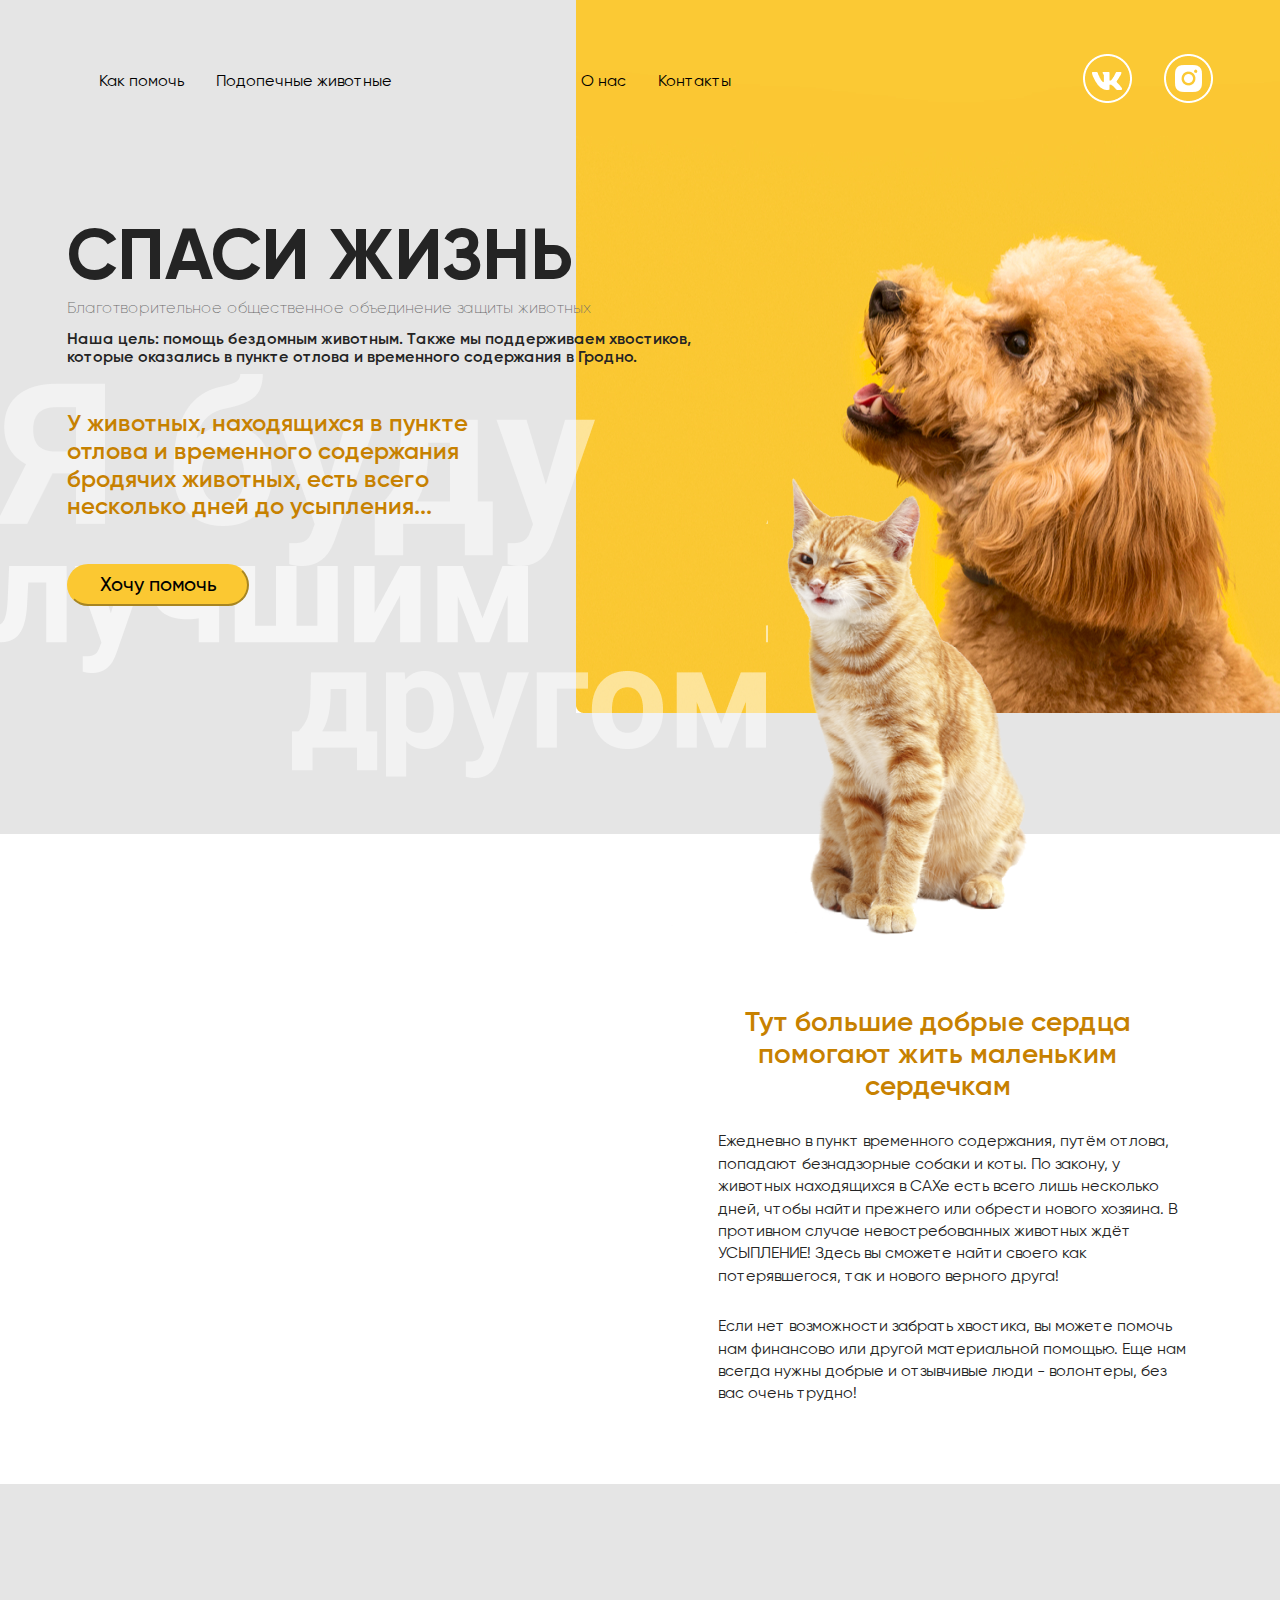
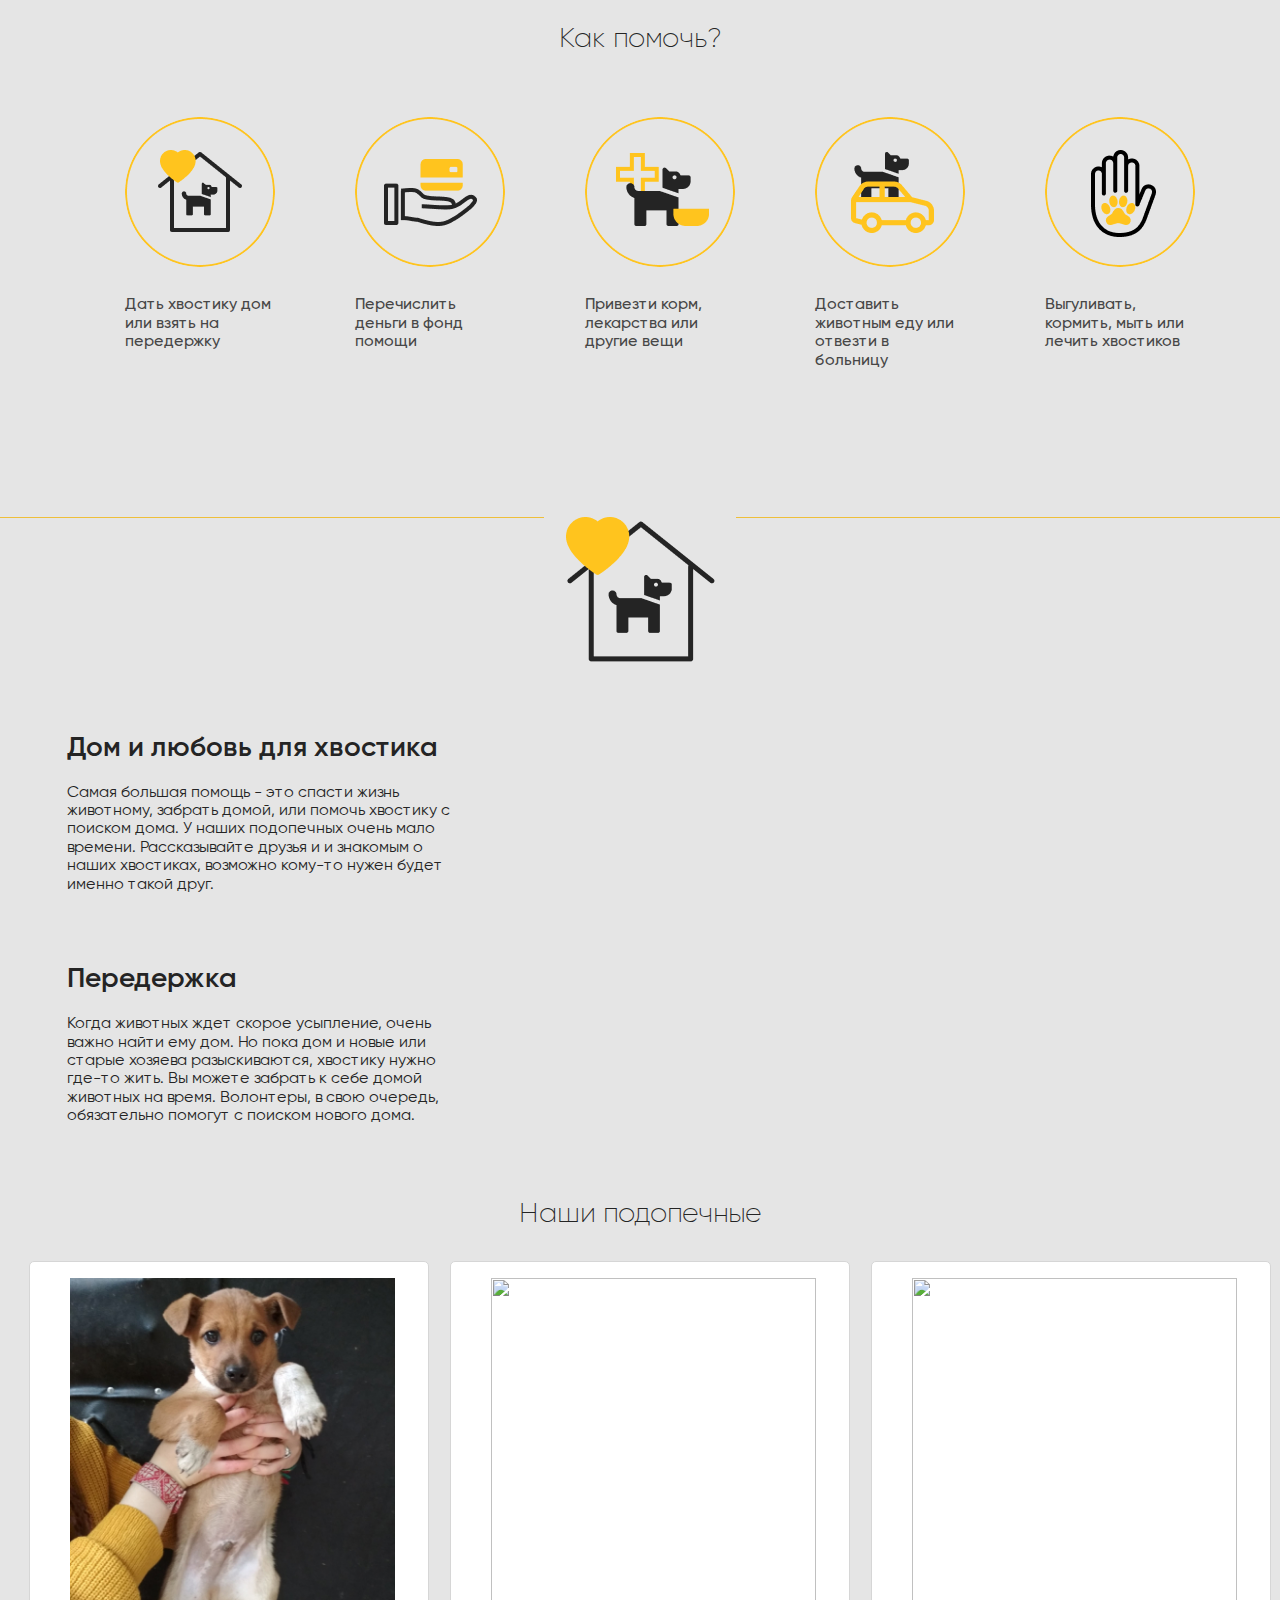
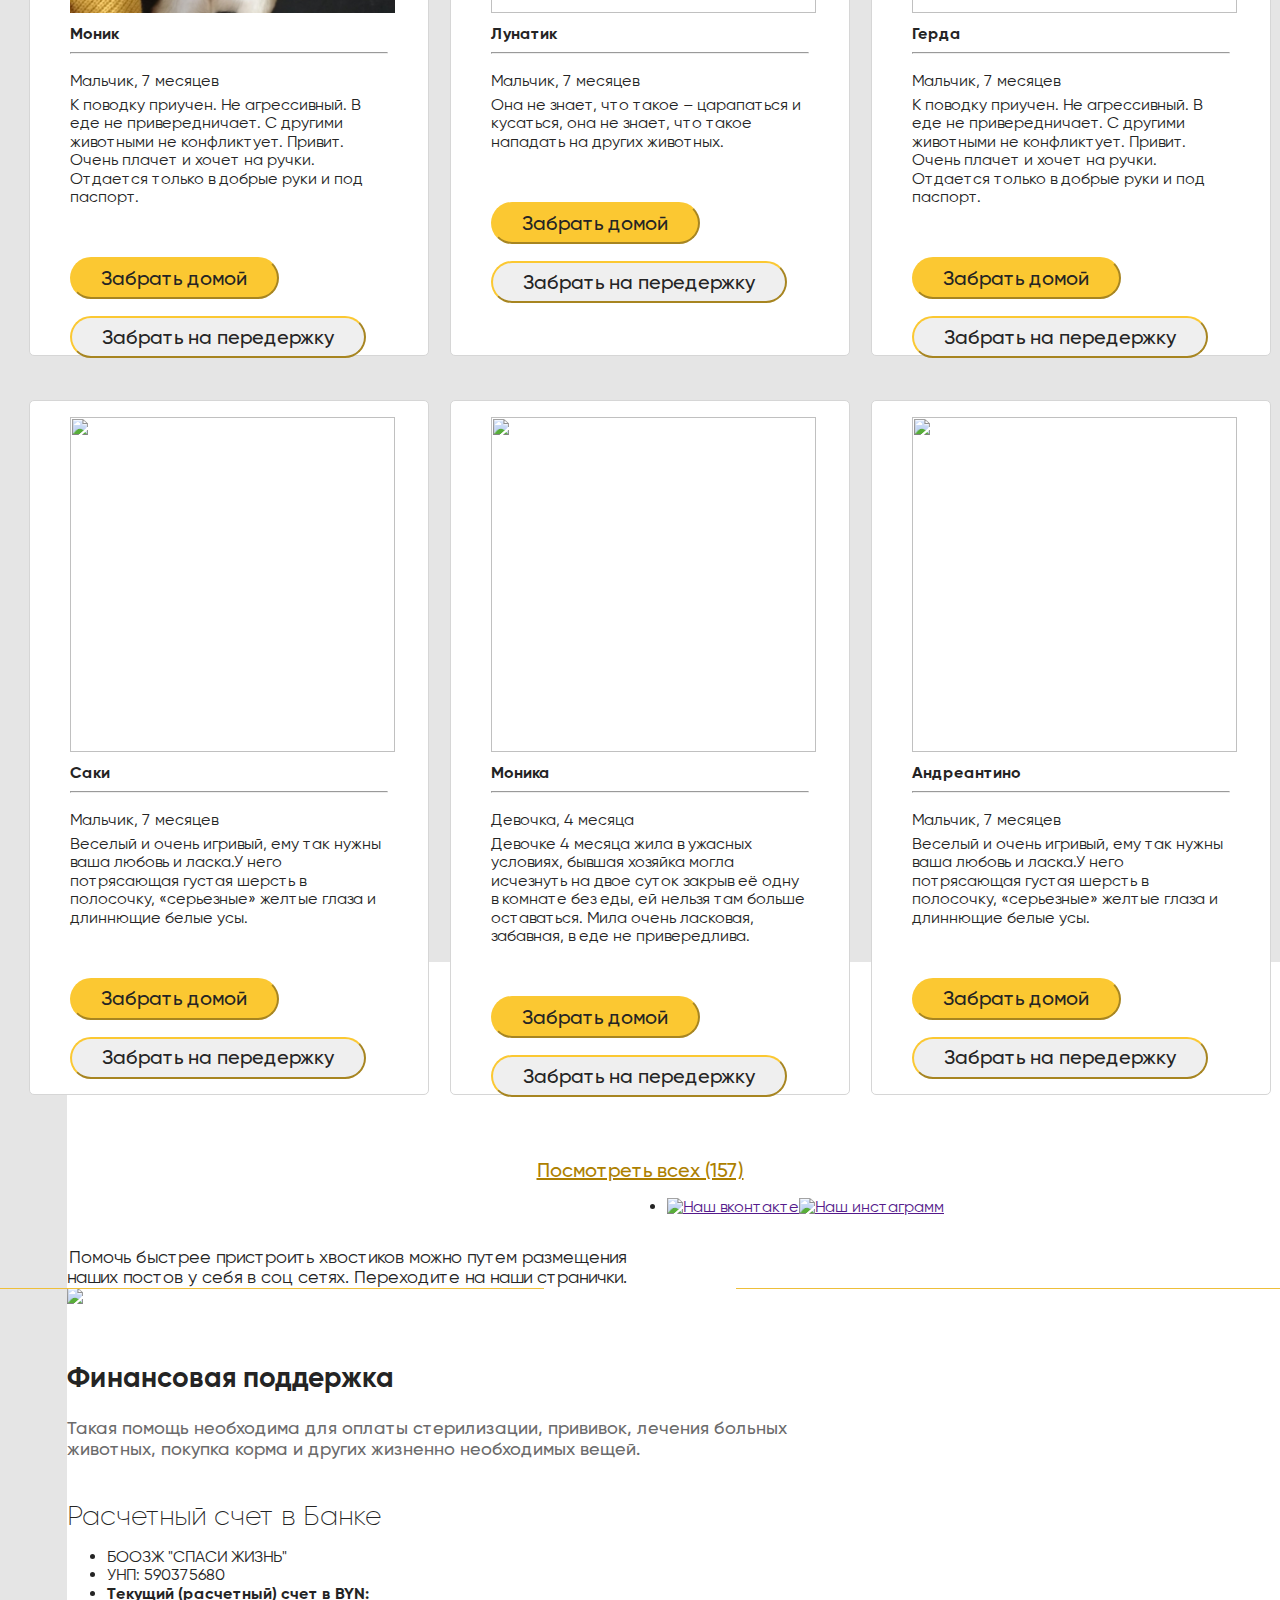
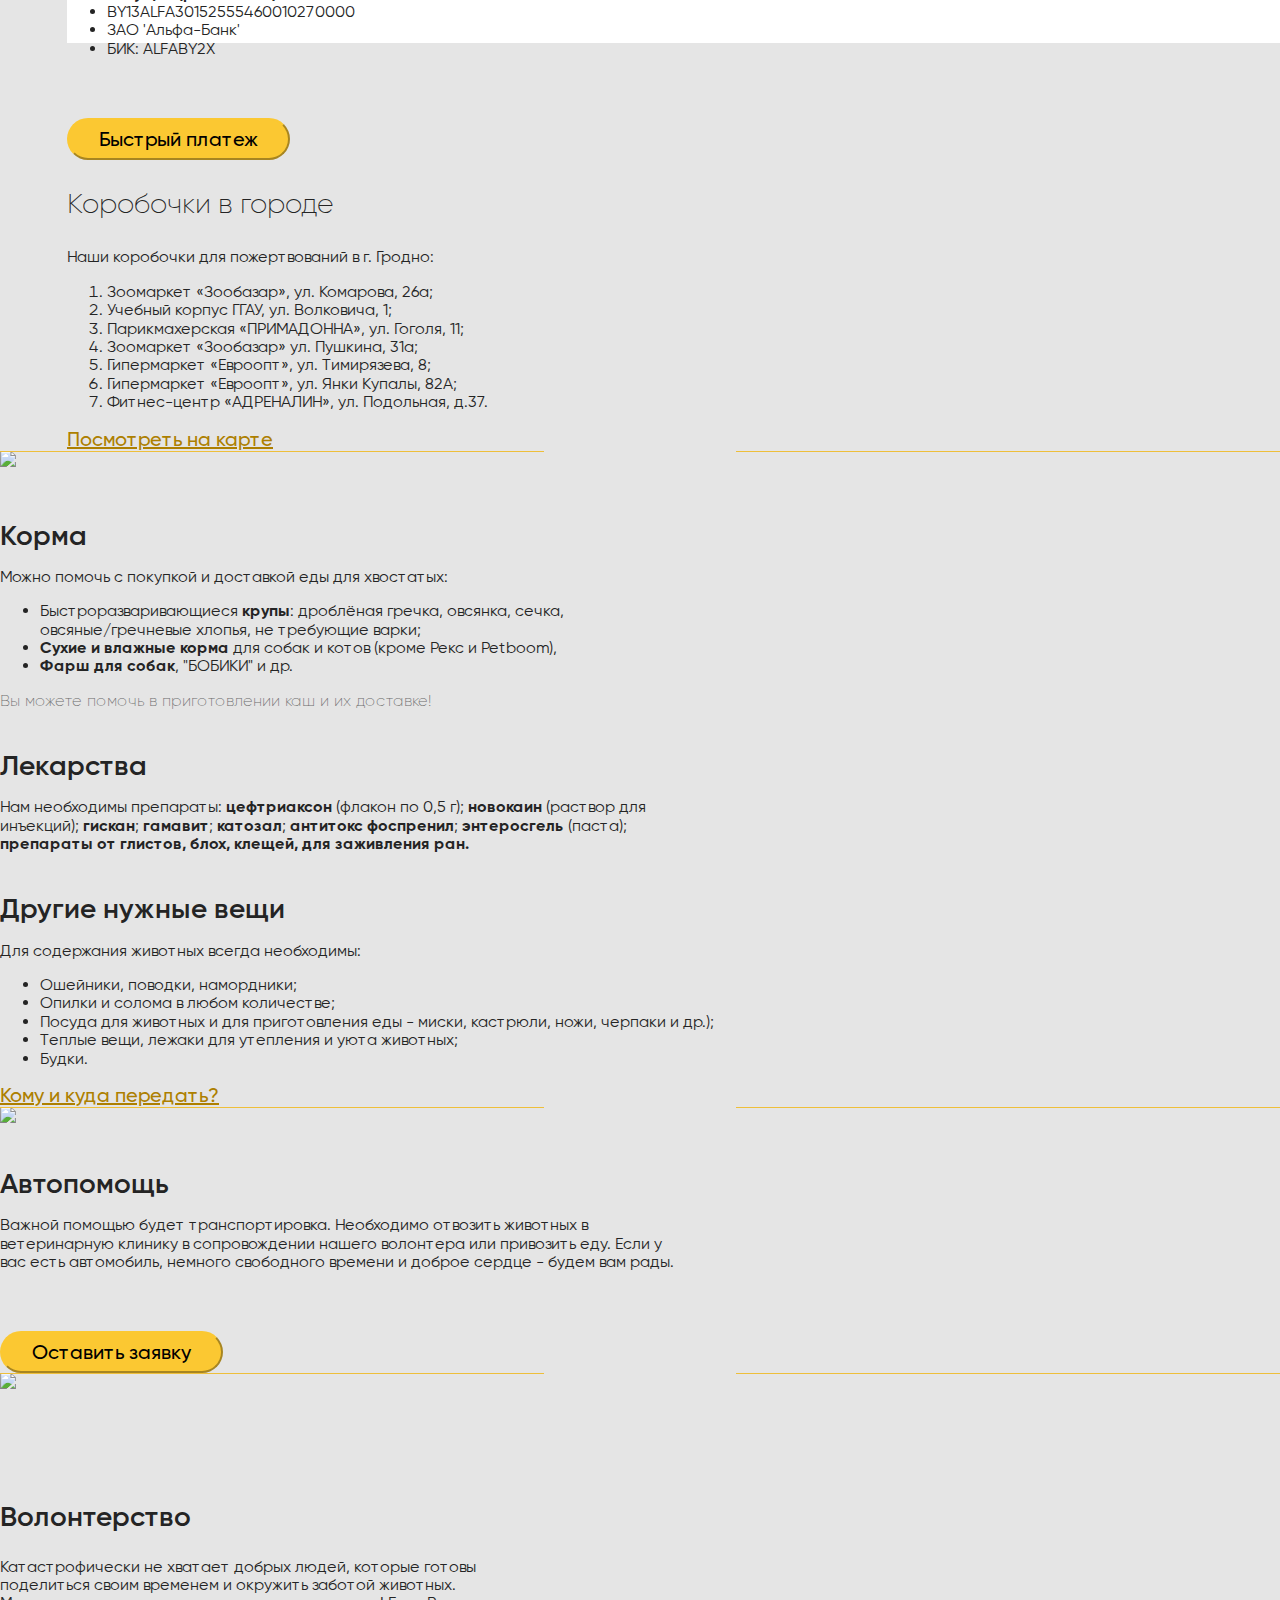
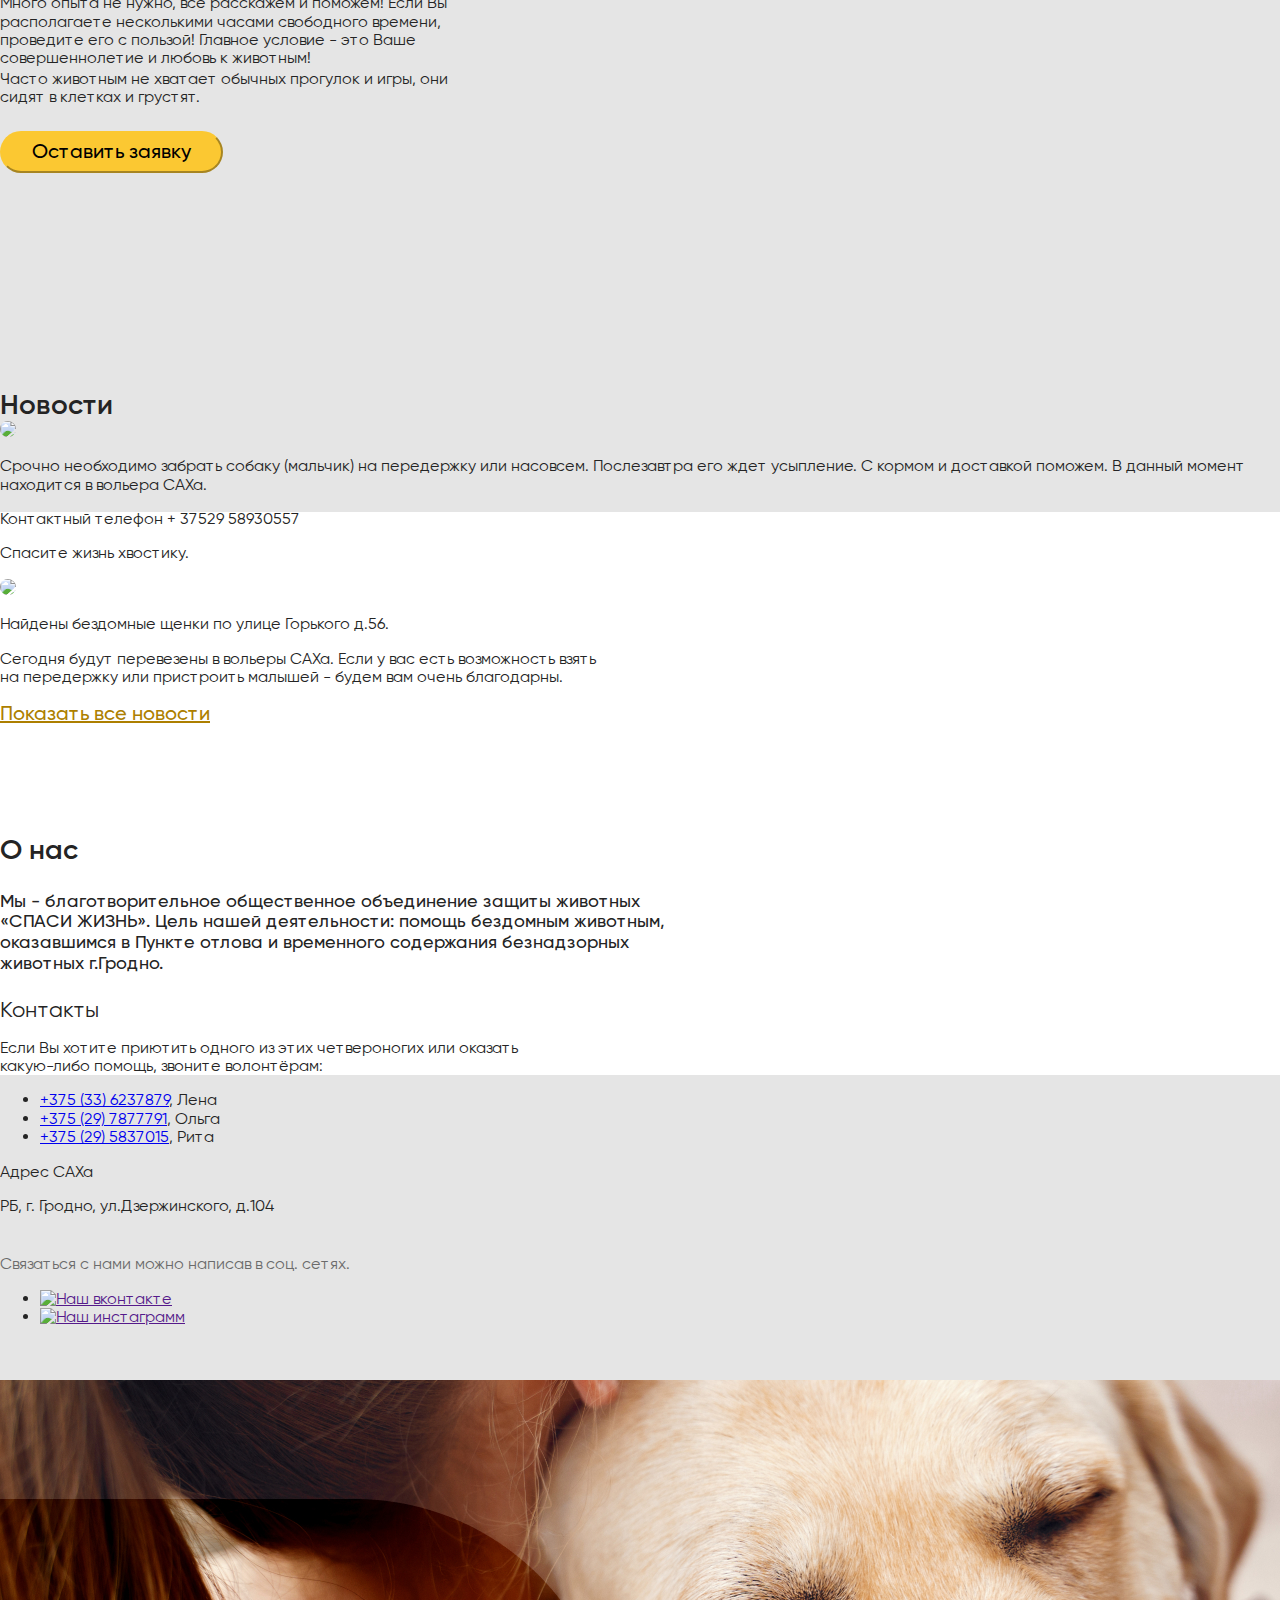
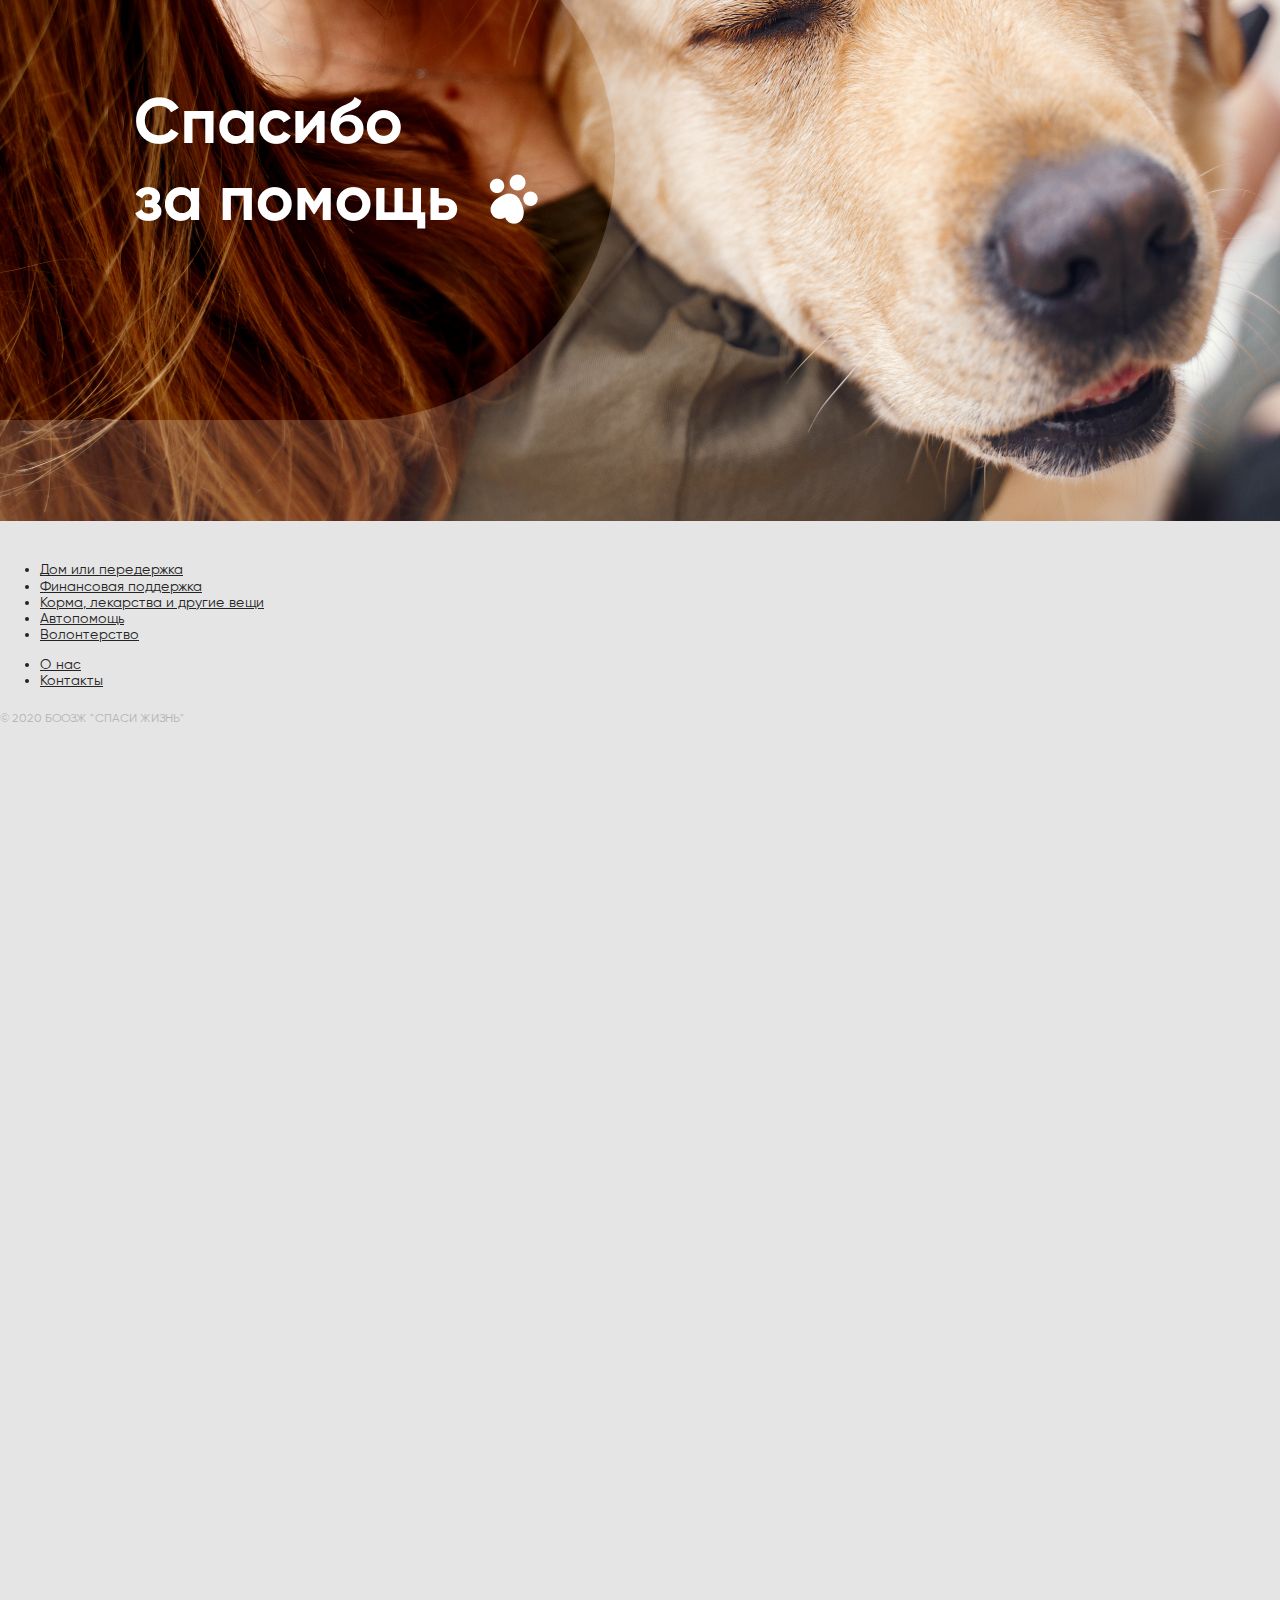
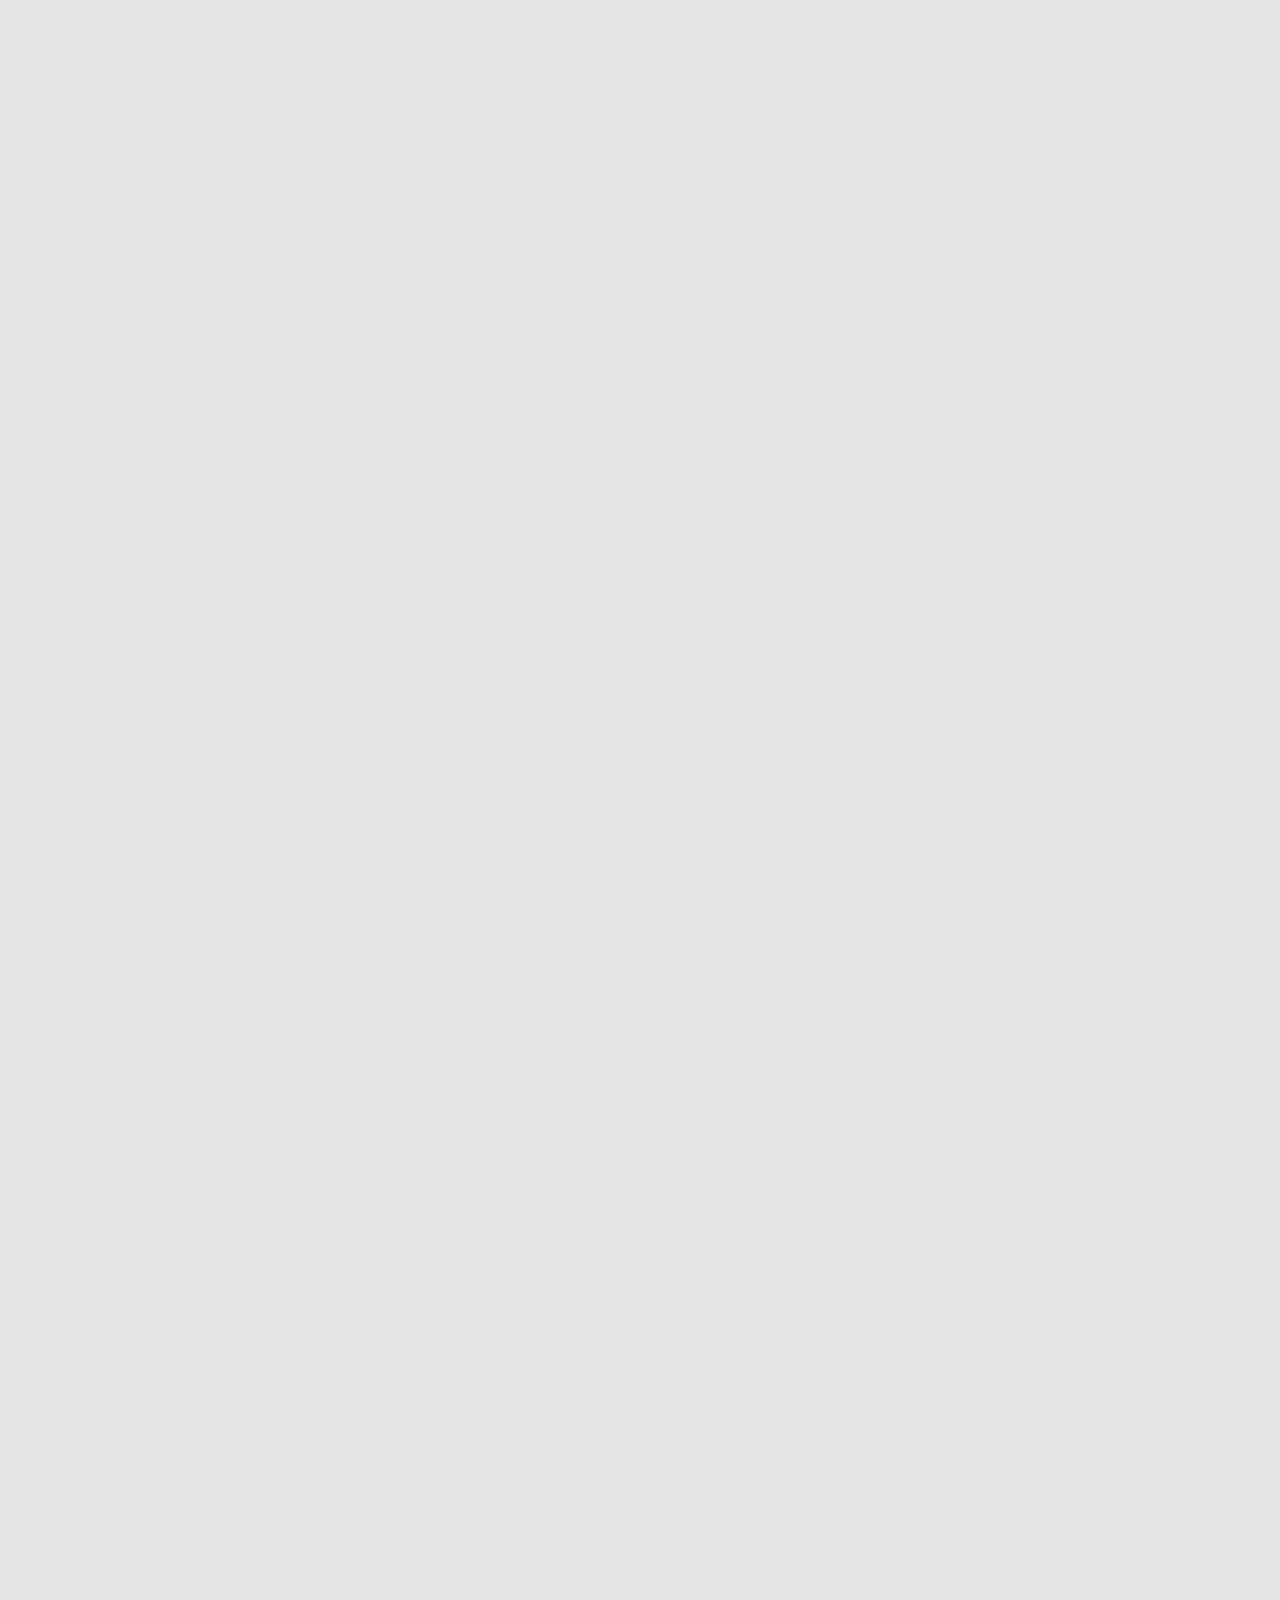
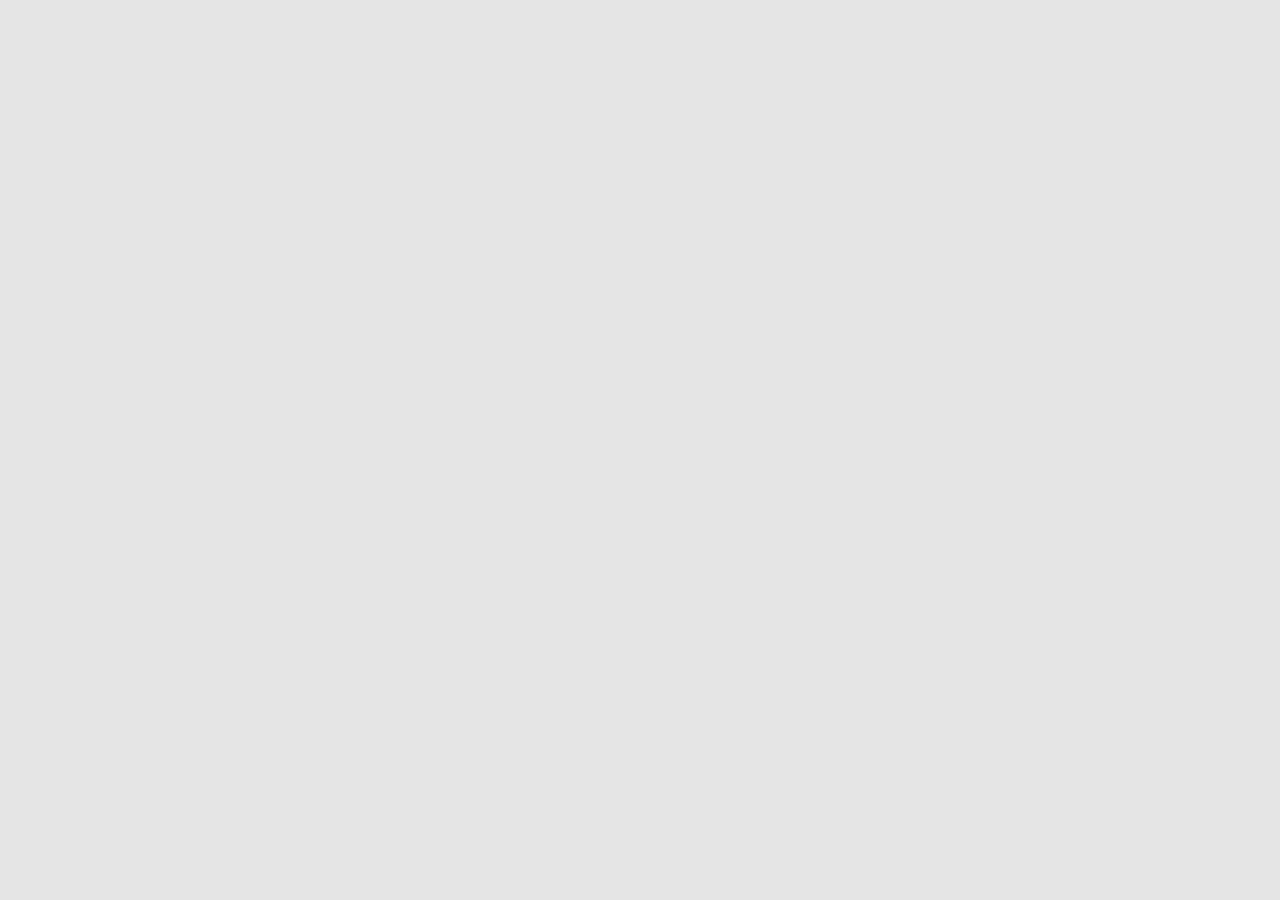
==== commit f83903d3: "fix: hometask5 fix flex" ====
--- a/index.html
+++ b/index.html
@@ -38,6 +38,7 @@
         </header>
     </div>
     <main>
+
         <section class="page__block1">
             <div class="block1__text">
                 <p class="text__title">СПАСИ ЖИЗНЬ</p>
@@ -52,7 +53,11 @@
             </div>
 
         </section>
-
+        <div class="bgtwoanimals">
+            <div class="bgtwoanimals bgtwoanimals__box"></div>
+            <div class="bgtwoanimals bgtwoanimals__dog"></div>
+            <div class="bgtwoanimals bgtwoanimals__cat"></div>
+        </div>
         <section class="page__block2">
             <div class="block2__text">
                 <h3 class="text__title1">Тут большие добрые сердца<br>
@@ -112,25 +117,27 @@
             </ul>
 
             <div class="center__line">
-                <img class="center__img" src="img/Group 22.png">
-            </div>
+            </div>
+            <img class="center__img" src="img/Group 22.png">
             <div class="block3__sect">
-                <h3 class="sect__h2" id="home">Дом и любовь для хвостика</h3>
-                <p class="sect__text">Самая большая помощь - это спасти жизнь<br>
-                    животному, забрать домой, или помочь хвостику с<br>
-                    поиском дома. У наших подопечных очень мало<br>
-                    времени. Рассказывайте друзья и и знакомым о<br>
-                    наших хвостиках, возможно кому-то нужен будет<br>
-                    именно такой друг.</p>
-            </div>
-            <div class="block3__sect1">
-                <h3 class="sect1_ h2">Передержка</h3>
-                <p class="sect1__text">Когда животных ждет скорое усыпление, очень<br>
-                    важно найти ему дом. Но пока дом и новые или<br>
-                    старые хозяева разыскиваются, хвостику нужно<br>
-                    где-то жить. Вы можете забрать к себе домой<br>
-                    животных на время. Волонтеры, в свою очередь,<br>
-                    обязательно помогут с поиском нового дома.</p>
+                <div>
+                    <h3 class="sect__h2" id="home">Дом и любовь для хвостика</h3>
+                    <p class="sect__text">Самая большая помощь - это спасти жизнь<br>
+                        животному, забрать домой, или помочь хвостику с<br>
+                        поиском дома. У наших подопечных очень мало<br>
+                        времени. Рассказывайте друзья и и знакомым о<br>
+                        наших хвостиках, возможно кому-то нужен будет<br>
+                        именно такой друг.</p>
+                </div>
+                <div>
+                    <h3 class="sect__h2">Передержка</h3>
+                    <p class="sect__text">Когда животных ждет скорое усыпление, очень<br>
+                        важно найти ему дом. Но пока дом и новые или<br>
+                        старые хозяева разыскиваются, хвостику нужно<br>
+                        где-то жить. Вы можете забрать к себе домой<br>
+                        животных на время. Волонтеры, в свою очередь,<br>
+                        обязательно помогут с поиском нового дома.</p>
+                </div>
             </div>
         </section>
         <section class="page__block4" id="animals">
@@ -141,7 +148,8 @@
                         <li class="card">
                             <article>
                                 <figure><img class="card__img" src="img/image 15.jpg" width="335" height="356">
-                                    <figcaption><b class="card__name">Моник</b>
+                                    <figcaption>
+                                        <h4 class="card__name">Моник</h4>
                                         <hr>
                                         <p class="card__info">Мальчик, 7 месяцев</p>
                                         <p class="card__descr">К поводку приучен. Не агрессивный. В еде не
@@ -166,30 +174,37 @@
 
                         <li class="card">
                             <article>
-                                <figure><img class="card__img" src="img/Rectangle2.png" width="368" height="372">
-                                    <figcaption><b class="card__name">Моник</b>
+                                <figure><img class="card__img" src="img/лунатик.jpg" width="368" height="372">
+                                    <figcaption>
+                                        <h4 class="card__name">Лунатик</h4>
+                                        <hr>
                                         <p class="card__info">Мальчик, 7 месяцев</p>
-                                        <p class="card__descr">Сколько в САХЕ, на передержке</p>
-                                    </figcaption>
-                                </figure>
-                                <ul class="button-list">
-                                    <li>
-                                        <a href="forms/form1.html"><button class="card__button-yellow">Забрать
-                                                домой</button></a>
-                                    </li>
-                                    <li>
-                                        <a href="forms/form2.html"><button class="card__button-white">Забрать на
-                                                передержку</button></a>
-                                    </li>
-                                </ul>
-                            </article>
-                        </li>
-                        <li class="card">
-                            <article>
-                                <figure><img class="card__img" src="img/Rectangle2.png" width="368" height="372">
-                                    <figcaption><b class="card__name">Моник</b>
+                                        <p class="card__descr">Она не знает, что такое – царапаться и кусаться, она не
+                                            знает, что такое нападать на других животных.</p>
+                                    </figcaption>
+                                </figure>
+                                <ul class="button-list">
+                                    <li>
+                                        <a href="forms/form1.html"><button class="card__button-yellow">Забрать
+                                                домой</button></a>
+                                    </li>
+                                    <li>
+                                        <a href="forms/form2.html"><button class="card__button-white">Забрать на
+                                                передержку</button></a>
+                                    </li>
+                                </ul>
+                            </article>
+                        </li>
+                        <li class="card">
+                            <article>
+                                <figure><img class="card__img" src="img/герда.jpg" width="368" height="372">
+                                    <figcaption>
+                                        <h4 class="card__name">Герда</h4>
+                                        <hr>
                                         <p class="card__info">Мальчик, 7 месяцев</p>
-                                        <p class="card__descr">Сколько в САХЕ, на передержке</p>
+                                        <p class="card__descr">К поводку приучен. Не агрессивный. В еде не
+                                            привередничает. С другими животными не конфликтует. Привит. Очень плачет и
+                                            хочет на ручки. Отдается только в добрые руки и под паспорт.</p>
                                     </figcaption>
                                 </figure>
                                 <ul class="button-list">
@@ -208,50 +223,64 @@
                     <div class="wards-flex">
                         <li class="card">
                             <article>
-                                <figure><img class="card__img" src="img/Rectangle2.png" width="368" height="372">
-                                    <figcaption><b class="card__name">Моник</b>
+                                <figure><img class="card__img" src="img/саки.jpg" width="335" height="356">
+                                    <figcaption>
+                                        <h4 class="card__name">Саки</h4>
+                                        <hr>
                                         <p class="card__info">Мальчик, 7 месяцев</p>
-                                        <p class="card__descr">Сколько в САХЕ, на передержке</p>
-                                    </figcaption>
-                                </figure>
-                                <ul class="button-list">
-                                    <li>
-                                        <a href="forms/form1.html"><button class="card__button-yellow">Забрать
-                                                домой</button></a>
-                                    </li>
-                                    <li>
-                                        <a href="forms/form2.html"><button class="card__button-white">Забрать на
-                                                передержку</button></a>
-                                    </li>
-                                </ul>
-                            </article>
-                        </li>
-                        <li class="card">
-                            <article>
-                                <figure><img class="card__img" src="img/Rectangle2.png" width="368" height="372">
-                                    <figcaption><b class="card__name">Моник</b>
+                                        <p class="card__descr">Веселый и очень игривый, ему так нужны ваша любовь и
+                                            ласка.У него потрясающая густая шерсть в полосочку, «серьезные» желтые глаза
+                                            и длиннющие белые усы.</p>
+                                    </figcaption>
+                                </figure>
+                                <ul class="button-list">
+                                    <li>
+                                        <a href="forms/form1.html"><button class="card__button-yellow">Забрать
+                                                домой</button></a>
+                                    </li>
+                                    <li>
+                                        <a href="forms/form2.html"><button class="card__button-white">Забрать на
+                                                передержку</button></a>
+                                    </li>
+                                </ul>
+                            </article>
+                        </li>
+
+                        <li class="card">
+                            <article>
+                                <figure><img class="card__img" src="img/моника.jpg" width="368" height="372">
+                                    <figcaption>
+                                        <h4 class="card__name">Моника</h4>
+                                        <hr>
+                                        <p class="card__info">Девочка, 4 месяца</p>
+                                        <p class="card__descr">Девочке 4 месяца жила в ужасных условиях, бывшая хозяйка
+                                            могла исчезнуть на двое суток закрыв её одну в комнате без еды, ей нельзя
+                                            там больше оставаться. Мила очень ласковая, забавная, в еде не привередлива.
+                                        </p>
+                                    </figcaption>
+                                </figure>
+                                <ul class="button-list">
+                                    <li>
+                                        <a href="forms/form1.html"><button class="card__button-yellow">Забрать
+                                                домой</button></a>
+                                    </li>
+                                    <li>
+                                        <a href="forms/form2.html"><button class="card__button-white">Забрать на
+                                                передержку</button></a>
+                                    </li>
+                                </ul>
+                            </article>
+                        </li>
+                        <li class="card">
+                            <article>
+                                <figure><img class="card__img" src="img/андреантино.jpg" width="368" height="372">
+                                    <figcaption>
+                                        <h4 class="card__name">Андреантино</h4>
+                                        <hr>
                                         <p class="card__info">Мальчик, 7 месяцев</p>
-                                        <p class="card__descr">Сколько в САХЕ, на передержке</p>
-                                    </figcaption>
-                                </figure>
-                                <ul class="button-list">
-                                    <li>
-                                        <a href="forms/form1.html"><button class="card__button-yellow">Забрать
-                                                домой</button></a>
-                                    </li>
-                                    <li>
-                                        <a href="forms/form2.html"><button class="card__button-white">Забрать на
-                                                передержку</button></a>
-                                    </li>
-                                </ul>
-                            </article>
-                        </li>
-                        <li class="card">
-                            <article>
-                                <figure><img class="card__img" src="img/Rectangle2.png" width="368" height="372">
-                                    <figcaption><b class="card__name">Моник</b>
-                                        <p class="card__info">Мальчик, 7 месяцев</p>
-                                        <p class="card__descr">Сколько в САХЕ, на передержке</p>
+                                        <p class="card__descr">Веселый и очень игривый, ему так нужны ваша любовь и
+                                            ласка.У него потрясающая густая шерсть в полосочку, «серьезные» желтые глаза
+                                            и длиннющие белые усы.</p>
                                     </figcaption>
                                 </figure>
                                 <ul class="button-list">
@@ -273,155 +302,168 @@
                     <p class="block4__text">Помочь быстрее пристроить хвостиков можно путем размещения<br>
                         наших постов у себя в соц сетях. Переходите на наши странички.</p>
                     <ul class="list-social">
-                        <li class="block4__vk"><a href=""><img src="img/Vector.png" width="30" height="18"
-                                    alt="Наш вконтакте"></a></li>
-                        <li class="block4__inst"><a href=""><img src="img/Vector (1).png" width="30" height="30"
-                                    alt="Наш инстаграмм"></a>
+                        <li class="block4__vk"><a href=""><img src="img/vkwards.png" alt="Наш вконтакте"></a></li>
+                        <li class="block4__inst"><a href=""><img src="img/instwards.png" alt="Наш инстаграмм"></a>
                         </li>
                     </ul>
                 </div>
             </div>
         </section>
-        <div class="backwhite1"></div>
         <section class="page__block5">
+            <div class="backwhite1"></div>
             <div class="center__line">
-                <img class="center__img" src="img/Ellipse.png" h="150" style="border-radius: 50%;">
-            </div>
-
+            </div>
+            <img class="center__img" src="img/finans.png" h="150">
             <h3 class="block5__h2" id="fin"><b>Финансовая поддержка</b></h3>
             <p class="block5__text">Такая помощь необходима для оплаты стерилизации, прививок, лечения больных<br>
                 животных, покупка корма и других жизненно необходимых вещей.</p>
-            <article>
-                <h3 class="block5__bill">Расчетный счет в Банке</h3>
-                <p class="block5__text1">БООЗЖ "СПАСИ ЖИЗНЬ"<br>
-                    УНП: 590375680<br>
-                    <b>Текущий (расчетный) счет в BYN:</b><br>
-                    BY13ALFA30152555460010270000<br>
-                    ЗАО 'Альфа-Банк'<br>
-                    БИК: ALFABY2X
-                </p>
-                <a href="https://express-pay.by/"><button class="block5__button">Быстрый платеж</button></a>
-            </article>
-            <article class="block5__boxes">
-                <h3 class="boxes__h3">Коробочки в городе</h3>
-                <p class="boxes__places">Наши коробочки для пожертвований в г. Гродно:
-                    </div><br>
-                    1. Зоомаркет «Зообазар», ул. Комарова, 26а;<br>
-                    2. Учебный корпус ГГАУ, ул. Волковича, 1;<br>
-                    3. Парикмахерская «ПРИМАДОННА», ул. Гоголя, 11;<br>
-                    4. Зоомаркет «Зообазар» ул. Пушкина, 31а;<br>
-                    5. Гипермаркет «Евроопт», ул. Тимирязева, 8;<br>
-                    6. Гипермаркет «Евроопт», ул. Янки Купалы, 82А;<br>
-                    7. Фитнес-центр «АДРЕНАЛИН», ул. Подольная, д.37.</p>
-                <a class="block5__map"
-                    href="https://yandex.by/maps/10274/grodno/?ll=23.842550%2C53.686336&mode=poi&poi%5Bpoint%5D=23.843298%2C53.686235&poi%5Buri%5D=ymapsbm1%3A%2F%2Forg%3Foid%3D1215951453&z=17">Посмотреть
-                    на карте</a>
-            </article>
+            <div class="block-finans">
+                <article>
+                    <h3 class="block5__bill">Расчетный счет в Банке</h3>
+                    <ul class="block5__list1">
+                        <li class="block5__item">БООЗЖ "СПАСИ ЖИЗНЬ"</li>
+                        <li class="block5__item">УНП: 590375680</li>
+                        <li class="block5__item"><b>Текущий (расчетный) счет в BYN:</b></li>
+                        <li class="block5__item">BY13ALFA30152555460010270000</li>
+                        <li class="block5__item">ЗАО 'Альфа-Банк'</li>
+                        <li class="block5__item">БИК: ALFABY2X</li>
+                    </ul>
+                    <a href="https://express-pay.by/"><button class="block5__button">Быстрый платеж</button></a>
+                </article>
+
+                <article class="block5__boxes">
+                    <h3 class="boxes__h3">Коробочки в городе</h3>
+                    <p class="boxes__places">Наши коробочки для пожертвований в г. Гродно:</p>
+                    <ol class="boxes__list">
+                        <li class="boxes__item">Зоомаркет «Зообазар», ул. Комарова, 26а;</li>
+                        <li class="boxes__item">Учебный корпус ГГАУ, ул. Волковича, 1;</li>
+                        <li class="boxes__item">Парикмахерская «ПРИМАДОННА», ул. Гоголя, 11;</li>
+                        <li class="boxes__item">Зоомаркет «Зообазар» ул. Пушкина, 31а;</li>
+                        <li class="boxes__item">Гипермаркет «Евроопт», ул. Тимирязева, 8;</li>
+                        <li class="boxes__item"> Гипермаркет «Евроопт», ул. Янки Купалы, 82А;</li>
+                        <li class="boxes__item">Фитнес-центр «АДРЕНАЛИН», ул. Подольная, д.37.</li>
+                    </ol>
+                    <a class="block5__map"
+                        href="https://yandex.by/maps/10274/grodno/?ll=23.842550%2C53.686336&mode=poi&poi%5Bpoint%5D=23.843298%2C53.686235&poi%5Buri%5D=ymapsbm1%3A%2F%2Forg%3Foid%3D1215951453&z=17">Посмотреть
+                        на карте</a>
+                </article>
+            </div>
         </section>
         <section class="page__block6">
             <div class="center__line">
-                <img class="center__img" src="img/Ellipse.png" h="150" style="border-radius: 50%;">
-            </div>
-            <h3 class="block6__loot" id="loot">Корма</h3>
-            <p class="loot__text">Можно помочь с покупкой и доставкой еды для хвостатых:</p>
-            <ul class="loot__list">
-                <li>Быстроразваривающиеся <b>крупы</b>: дроблёная гречка, овсянка, сечка,<br>
-                    овсяные/гречневые хлопья, не требующие варки;</li>
-                <li><b>Сухие и влажные корма</b> для собак и котов (кроме Рекс и Petboom),</li>
-                <li><b>Фарш для собак</b>, "БОБИКИ" и др.</li>
-            </ul>
-            <p class="loot__tex1">Вы можете помочь в приготовлении каш и их доставке!</p>
-            <h3 class="loot__h2" id="med">Лекарства</h3>
-            <p class="loot__text2">Нам необходимы препараты: <b>цефтриаксон</b> (флакон по 0,5 г); <b>новокаин</b>
-                (раствор для<br>
-                инъекций); <b>гискан</b>; <b>гамавит</b>; <b>катозал</b>; <b>антитокс фоспренил</b>;
-                <b>энтеросгель</b>
-                (паста);<br>
-                <b>препараты от глистов, блох, клещей, для заживления ран.</b>
-            </p>
-            <h3 class="loot__h3">Другие нужные вещи</h3>
-            <p class="loot__text3">Для содержания животных всегда необходимы:</p>
-            <ul class="loot__list2">
-                <li>Ошейники, поводки, намордники;</li>
-                <li>Опилки и солома в любом количестве;</li>
-                <li>Посуда для животных и для приготовления еды - миски, кастрюли, ножи, черпаки и др.);</li>
-                <li>Теплые вещи, лежаки для утепления и уюта животных;</li>
-                <li>Будки.</li>
-            </ul>
-            <a class="loot__link" href="forms/form5.html">Кому и куда передать?</a>
+            </div>
+            <img class="center__img" src="img/lots.png" h="150">
+            <div class="block6__box">
+                <h3 class="block6__loot" id="loot">Корма</h3>
+                <p class="loot__text">Можно помочь с покупкой и доставкой еды для хвостатых:</p>
+                <ul class="loot__list">
+                    <li class="loot__item">Быстроразваривающиеся <b>крупы</b>: дроблёная гречка, овсянка, сечка,<br>
+                        овсяные/гречневые хлопья, не требующие варки;</li>
+                    <li class="loot__item"><b>Сухие и влажные корма</b> для собак и котов (кроме Рекс и Petboom),</li>
+                    <li class="loot__item"><b>Фарш для собак</b>, "БОБИКИ" и др.</li>
+                </ul>
+                <p class="loot__tex1">Вы можете помочь в приготовлении каш и их доставке!</p>
+                <h3 class="loot__h2" id="med">Лекарства</h3>
+                <p class="loot__text2">Нам необходимы препараты: <b>цефтриаксон</b> (флакон по 0,5 г); <b>новокаин</b>
+                    (раствор для<br>
+                    инъекций); <b>гискан</b>; <b>гамавит</b>; <b>катозал</b>; <b>антитокс фоспренил</b>;
+                    <b>энтеросгель</b>
+                    (паста);<br>
+                    <b>препараты от глистов, блох, клещей, для заживления ран.</b>
+                </p>
+                <h3 class="loot__h3">Другие нужные вещи</h3>
+                <p class="loot__text3">Для содержания животных всегда необходимы:</p>
+                <ul class="loot__list2">
+                    <li class="loot__item2">Ошейники, поводки, намордники;</li>
+                    <li class="loot__item2">Опилки и солома в любом количестве;</li>
+                    <li class="loot__item2">Посуда для животных и для приготовления еды - миски, кастрюли, ножи, черпаки
+                        и др.);</li>
+                    <li class="loot__item2">Теплые вещи, лежаки для утепления и уюта животных;</li>
+                    <li class="loot__item2">Будки.</li>
+                </ul>
+                <a class="loot__link" href="forms/form5.html">Кому и куда передать?</a>
+            </div>
         </section>
         <section class="page__block7">
             <div class="center__line">
-                <img class="center__img" src="img/Ellipse.png" h="150" style="border-radius: 50%;">
-            </div>
-            <h3 class="block7__h3 " id="avto">Автопомощь</h3>
-            <p class="block7__text">Важной помощью будет транспортировка. Необходимо отвозить животных в<br>
-                ветеринарную клинику в сопровождении нашего волонтера или привозить еду. Если у<br>
-                вас есть автомобиль, немного свободного времени и доброе сердце - будем вам рады.</p>
-            <a href="forms/form3.html"><button class="block7__button">Оставить заявку</button></a>
+            </div>
+            <img class="center__img" src="img/avto.png" h="150">
+            <div class="block7__box">
+                <h3 class="block7__h3 " id="avto">Автопомощь</h3>
+                <p class="block7__text">Важной помощью будет транспортировка. Необходимо отвозить животных в<br>
+                    ветеринарную клинику в сопровождении нашего волонтера или привозить еду. Если у<br>
+                    вас есть автомобиль, немного свободного времени и доброе сердце - будем вам рады.</p>
+                <a href="forms/form3.html"><button class="block7__button">Оставить заявку</button></a>
+            </div>
         </section>
         <section class="page__block8">
             <div class="center__line">
-                <img class="center__img" src="img/Ellipse.png" h="150" style="border-radius: 50%;">
-            </div>
-            <h3 class="block8__h2" id="volont">Волонтерство</h3>
-            <p class="block8__text">Катастрофически не хватает добрых людей, которые готовы<br>
-                поделиться своим временем и окружить заботой животных.<br>
-                Много опыта не нужно, все расскажем и поможем! Если Вы<br>
-                располагаете несколькими часами свободного времени,<br>
-                проведите его с пользой! Главное условие - это Ваше<br>
-                совершеннолетие и любовь к животным!</p>
-            <p class="block8__text1">Часто животным не хватает обычных прогулок и игры, они<br>
-                сидят в клетках и грустят.</p>
-            <a href="forms/form4.html"><button class="block8__button">Оставить заявку</button></a>
-        </section>
+            </div>
+            <img class="center__img" src="img/volont.png" h="150">
+            <div class="block8__box">
+                <div class="bgdogtoy__box"></div>
+                <div class="bgdogtoy"></div>
+                <h3 class="block8__h2" id="volont">Волонтерство</h3>
+                <p class="block8__text">Катастрофически не хватает добрых людей, которые готовы<br>
+                    поделиться своим временем и окружить заботой животных.<br>
+                    Много опыта не нужно, все расскажем и поможем! Если Вы<br>
+                    располагаете несколькими часами свободного времени,<br>
+                    проведите его с пользой! Главное условие - это Ваше<br>
+                    совершеннолетие и любовь к животным!</p>
+                <p class="block8__text1">Часто животным не хватает обычных прогулок и игры, они<br>
+                    сидят в клетках и грустят.</p>
+                <a href="forms/form4.html"><button class="block8__button">Оставить заявку</button></a>
+            </div>
+        </section>
+
+
         <section class="page__block9">
             <div class="backwhite2"></div>
-            <h3 class="block9__h2">Новости</h3>
-            <article class="block9__news1"><img class="news1__img" src="img/Ellipse.png" h="150"
-                    style="border-radius: 50%;">
-                <div class="news1__text">
-                    <p>Срочно необходимо забрать собаку (мальчик) на передержку или насовсем.<br>
-                        Послезавтра его ждет усыпление. С кормом и доставкой поможем. В данный<br>
-                        момент находится в вольера САХа.</p>
-                    <p>Контактный телефон + 37529 58930557</p>
-                    <p>Спасите жизнь хвостику.</p>
-                </div>
-            </article>
-            <article class="block9__news2"><img class="news2__img" src="img/Ellipse.png" h="150"
-                    style="border-radius: 50%;">
-                <div class="news2__text">
-                    <p>Найдены бездомные щенки по улице Горького д.56.</p>
-                    <p>Сегодня будут перевезены в вольеры САХа. Если у вас есть возможность взять<br>
-                        на передержку или пристроить малышей - будем вам очень благодарны.</p>
-                </div>
-            </article>
-            <a class="block9__all" href="">Показать все новости</a>
+            <div class="block9__container">
+                <h3 class="block9__h2">Новости</h3>
+                <article class="block9__news"><img class="news__img" src="img/news1.jpg" style="border-radius: 50%;">
+                    <div class="news__text">
+                        <p>Срочно необходимо забрать собаку (мальчик) на передержку или насовсем.
+                            Послезавтра его ждет усыпление. С кормом и доставкой поможем. В данный
+                            момент находится в вольера САХа.</p>
+                        <p>Контактный телефон + 37529 58930557</p>
+                        <p>Спасите жизнь хвостику.</p>
+                    </div>
+                </article>
+                <article class="block9__news"><img class="news__img" src="img/news2.jpg" style="border-radius: 50%;">
+                    <div class="news__text">
+                        <p>Найдены бездомные щенки по улице Горького д.56.</p>
+                        <p>Сегодня будут перевезены в вольеры САХа. Если у вас есть возможность взять<br>
+                            на передержку или пристроить малышей - будем вам очень благодарны.</p>
+                    </div>
+                </article>
+                <a class="block9__all" href="">Показать все новости</a>
+            </div>
         </section>
         <section class="page__block10">
             <h3 class="block10__h2" id="us">О нас</h3>
-            <p class="block10__text">Мы - благотворительное общественное объединение защиты животных<br>
-                «СПАСИ ЖИЗНЬ». Цель нашей деятельности: помощь бездомным животным,<br>
-                оказавшимся в Пункте отлова и временного содержания безнадзорных<br>
-                животных г.Гродно.</p>
-            <h4 class="block10__cont" id="contacts">Контакты</h4>
-            <p class="block10__text1">Если Вы хотите приютить одного из этих четвероногих или оказать<br>
-                какую-либо помощь, звоните волонтёрам:</p>
-            <ul class="block10__numb">
-                <li><a href="tel: +375 (33) 6237879">+375 (33) 6237879</a>, Лена</li>
-                <li><a href="tel: +375 (29) 7877791">+375 (29) 7877791</a>, Ольга</li>
-                <li><a href="tel: +375 (29) 5837015">+375 (29) 5837015</a>, Рита</li>
-            </ul>
-            <h3 class="block10__h3">Адрес САХа</h3>
-            <p class="block10__text2">РБ, г. Гродно, ул.Дзержинского, д.104</p>
-            <p class="block10__text3">Связаться с нами можно написав в соц. сетях.</p>
-            <ul>
-                <li class="block10__vk"><a href=""><img src="img/Vector.png" width="30" height="18"
-                            alt="Наш вконтакте"></a>
-                </li>
-                <li class="block10__inst"><a href=""><img src="img/Vector (1).png" width="30" height="30"
-                            alt="Наш инстаграмм"></a></li>
-            </ul>
+            <div class="block10__box">
+                <p class="block10__text">Мы - благотворительное общественное объединение защиты животных<br>
+                    «СПАСИ ЖИЗНЬ». Цель нашей деятельности: помощь бездомным животным,<br>
+                    оказавшимся в Пункте отлова и временного содержания безнадзорных<br>
+                    животных г.Гродно.</p>
+                <h4 class="block10__cont" id="contacts">Контакты</h4>
+                <p class="block10__text1">Если Вы хотите приютить одного из этих четвероногих или оказать<br>
+                    какую-либо помощь, звоните волонтёрам:</p>
+                <ul class="block10__numb">
+                    <li><a href="tel: +375 (33) 6237879">+375 (33) 6237879</a>, Лена</li>
+                    <li><a href="tel: +375 (29) 7877791">+375 (29) 7877791</a>, Ольга</li>
+                    <li><a href="tel: +375 (29) 5837015">+375 (29) 5837015</a>, Рита</li>
+                </ul>
+                <h3 class="block10__h3">Адрес САХа</h3>
+                <p class="block10__text2">РБ, г. Гродно, ул.Дзержинского, д.104</p>
+                <p class="block10__text3">Связаться с нами можно написав в соц. сетях.</p>
+                <ul class="block10__social">
+                    <li class="block10__vk"><a href=""><img src="img/vkwards.png" alt="Наш вконтакте"></a>
+                    </li>
+                    <li class="block10__inst"><a href=""><img src="img/instwards.png" alt="Наш инстаграмм"></a></li>
+                </ul>
+            </div>
         </section>
         <section class="page__block11">
             <div class="block11__backthanks"></div>
@@ -437,7 +479,7 @@
                 </ul>
                 <ul class="menu__us">
                     <li><a class="us__about" href="#us">О нас</a></li>
-                    <li><a class="us_contacts" href="#contacts">Контакты</a></li>
+                    <li><a class="us__contacts" href="#contacts">Контакты</a></li>
                 </ul>
             </div>
             <p class="block12__end">© 2020 БООЗЖ "СПАСИ ЖИЗНЬ"</p>
--- a/css/style.css
+++ b/css/style.css
@@ -44,69 +44,125 @@
         url('../fonts/Gilroy-Bold.woff') format('woff');
 }
 .page {
-    width: 1366px;
+    /* Позиционирование */
+    /* position: absolute;
+    top: 0;
+    right: 0;
+    bottom: 0;
+    left: 0;
+    z-index: 100; */
+
+    /* Блочная модель */
+    /* display: block;
+    float: right; */
+    max-width: 1366px;
+    /* height: 100px */
     margin: 0 auto;
-    font-family: Gilroy;
-    padding-right: 110px;
-    padding-left: 110px;
-    
-    
+    
+
+    /* Типографика */
+    /* font-style: normal; */
+    font-size: 16px;
+    /* line-height: 1.5; */ 
+    font-family: 'Gilroy', Arial;
+    /* text-align: center; */
+    color: #242424;
+
+    /* Оформление */
+    /* background-color: #242424;
+    border: 1px solid #242424;
+    border-radius: 3px;
+    opacity: 1; */
+
+    /* Анимация */
+
+    /* Разное */
+
 }
 .wrapper{
     
-    
 }
 .header {
-
-    
-}
-.backg{
-    background: url(../img/dog\ 1.jpg);
+    
+    
+}
+.bgdog{
+    background: url(../img/dog\ 1.jpg) no-repeat;
     position: absolute;
     z-index: -10;
-    right: 110px;
+    left: 45%;
+    margin: 0 auto;
     width: 718px;
     height: 713px;
-
-    
-}
-.backgrey{
+    
+    
+}
+.bggrey{
     background-color: #e5e5e5;
+    /* border: 1px solid; */
     position: absolute;
     z-index: -15;
-    right: 0px;
-    width: 1476px;
-    height: 834px;
-}
-.backfriend{
+    margin: 0 auto;
+    width: 1366px;
+    height: 12100px;
+}
+.bgwhite{
+    background-color: #ffffff;
+    position: absolute;
+    z-index: -14;
+    top: 834px;
+    width: 1366px;
+    height: 650px;
+}
+.bgfriend{
     background:url(../img/Group\ 366.png);
     position: absolute;
     z-index: -9;
     top: 374px;
-    right: 596px;
-    width: 772px;
-    height: 404px;
+    right: 40%;
+    
+    margin: 0 auto;
+    min-width: 772px;
+    min-height: 404px;
+}
+.bgcat {
+    position: absolute;
+    top: 470px;
+    left: 50%;
+    z-index: -8;
+    width: 483px;
+    height: 469px;
+    margin: 0 auto;
+    background: url(../img/cat\ 1.png);
 }
 .nav {
-    
+    display: flex;
+    max-width: 1146px;
+    margin: 0 auto;
+
     
 }
 .menu__head {
-    display: inline;
-    margin: 0px;
+    width: 1146px;
+    display: flex;
+    flex-grow:inherit;
+    list-style-type: none;
+    padding-left: 0;
+    margin-top: 54px;
+    align-items: center;
+    
 }
 .menu__head--left {
-
-    padding-top: 54px;
-    font-weight: 600;
-    text-align: left;
+    
+    
     
 }
 .menu__item {
-    display: inline-block;
+    display: flex;
+    margin-left: 32px;
 }
 .menu__item--help {
-    padding-right: 32px;
+    
 }
 .menu__ref {
     text-decoration: none;
@@ -115,30 +171,25 @@
 .menu__item--animals {
 }
 .menu__head--centr {
-    margin-top: 54px;
-    font-weight: 600;
-    padding-left: 194px;
-    text-align: center;
+    justify-content: center;
 }
 .menu__item--us {
-    padding-right: 32px;
+    
 }
 .menu__item--contacts {
 }
 .menu__head--social {
-    text-align: right;
-    padding-top: 63px;
-    padding-left: 289px;
-    margin-right: 100px;
+    justify-content: flex-end;
 }
 .menu__item--vk {
    
 }
 .menu__item--inst {
-    padding-left: 28px;
+    
 }
 .page__block1 {
-    
+    max-width: 1146px;
+    margin: 0 auto;
 }
 .block1__text {
     display: block;
@@ -188,24 +239,22 @@
     margin-top: 44px;
     margin-bottom: 0;
 }
-.backsecond {
-    background: url(../img/cat\ 1.png);
-    position: absolute;
-    z-index: -8;
-    top: 470px;
-    right: 276px;
-    width: 483px;
-    height: 469px;
-}
+
 .page__block2 {
+    max-width: 1146px;
+    margin: 0 auto;
+    
 }
 .block2__img {
 }
 .block2__text {
     
+    margin-left: 52%;
     margin-bottom: 0;
+
 }
 .text__title1{
+    text-align: center;
     color: #c78100;
     font-weight: 600;
     font-size: 28px;
@@ -213,100 +262,62 @@
     margin-top: 400px;
 }
 .text__p1 {
-    color: #242424;
+    margin-left: 10%;
+    line-height: 140%;
     font-weight: 400;
     font-size: 16px;
     font-style: normal;
     margin-top: 28px;
 }
-.text__p2 {
-    color: #242424;
-    font-weight: 400;
-    font-size: 16px;
-    font-style: normal;
-    margin-top: 20px;
-}
 .page__block3 {
+    max-width: 1146px;
+    margin: 0 auto;
+    background-color: #e5e5e5;
 }
 .block3__h {
-    color: #242424;
+    text-align: center;
     font-weight: 300;
     font-size: 28px;
-    font-style: normal;
     margin-top: 217px;
     margin-bottom: 0px;
 }
 .block3__link {
+    display: flex;
+    justify-content: center;
     margin-top: 47px;
     margin-bottom: 0px;
-
-}
-.link__one {
-}
-.one__img {
-}
-.one__text {
+    
+    list-style-type: none;
+
+}
+.block3__link a{
+    text-decoration: none;
+}
+.link__img {
+    margin-bottom: 150px;
+}
+
+.link__img--text {
     color: #474747;
     font-weight: 500;
     font-size: 16px;
     font-style: normal;
-}
-.link__two {
-}
-.two__img {
-}
-.two__text {
-    color: #474747;
-    font-weight: 500;
-    font-size: 16px;
-    font-style: normal;
-}
-.link__three {
-}
-.three__img {
-}
-.three__text {
-    color: #474747;
-    font-weight: 500;
-    font-size: 16px;
-    font-style: normal;
-}
-.link__four {
-}
-.four__img {
-}
-.four__text {
-    color: #474747;
-    font-weight: 500;
-    font-size: 16px;
-    font-style: normal;
-}
-.link__five {
-}
-.five__img {
-}
-.five__text {
-    color: #474747;
-    font-weight: 500;
-    font-size: 16px;
-    font-style: normal;
+    padding-top: 24px;
 }
 .center__line::before,
 .center__line::after {
-content: '';
-width: 42.5%;
-border-top: 1px solid #eebf3a;
-position: absolute;
+    position: absolute;
+    content: '';    
+    width: 42.5%;
+    border-top: 1px solid #eebf3a;
 }
 .center__line::before{
-left: 0;
+    left: 0;
 }
 .center__img {
-    position: relative;
-    display: inline;
-    ;
-    
-
+    display: block;
+    margin-left: auto;
+    margin-right: auto;
 }
 .center__line::after{
 right: 0;
@@ -347,6 +358,9 @@
     margin-bottom: 0px;
 }
 .page__block4 {
+    max-width: 1146px;
+    margin: 0 auto;
+    
 }
 .block4__h2 {
     color: #242424;
@@ -354,22 +368,33 @@
     font-size: 28px;
     font-style: normal;
     margin-top: 72px;
-    margin-bottom: 0px;
+    margin-bottom: 32px;
+    text-align: center;
 }
 .block4__card {
+    max-width: 1146px;
+    list-style-type: none;
+   
+}
+.wards-flex {
+    display: flex;
+    justify-content: center;
+
 }
 .card {
-    width: 368px;
+    width: 400px;
     height: 695px;
     background: #FFFFFF;
     border: 1px solid #D6D6D6;
     box-sizing: border-box;
     border-radius: 5px;
+    margin-right: 21px;
+    margin-bottom: 44px;
     
 }
 .card__img {
-    width: 335px;
-    height: 356px;
+    width: 325px;
+    height: 335px;
     
 }
 .card__name {
@@ -383,6 +408,9 @@
 .card__descr {
     margin-top: 6px;
     margin-bottom: 0px;
+}
+.button-list {
+    list-style-type: none;
 }
 .card__button-yellow {
     color: #242424;
@@ -410,28 +438,53 @@
     margin-bottom: 20px;
 }
 .block4__all {
+    display: block;
     color: #AD7F00;
     font-weight: 500;
     font-size: 20px;
     font-style: normal;
     margin-top: 20px;
     margin-bottom: 0px;
-}
+    text-align: center;
+}
+.flex-with-social{
+    display: flex;
+    
+}
+
 .block4__text {
+    display: block;
     color: #242424;
     font-weight: 400;
     font-size: 18px;
     font-style: normal;
     margin-top: 65px;
     margin-bottom: 0px;
+    text-align: center;
+}
+.list-social {
+    display: flex;
+    justify-content: center;
 }
 .block4__vk {
+   
 }
 .block4__inst {
+    display: flex;
 }
 .page__block5 {
+    max-width: 1146px;
+    margin: 0 auto;
 }
 .block5__center {
+}
+.backwhite1 {
+    background-color: #ffffff;
+    position: absolute;
+    z-index: -14;
+    top: 4162px;
+    width: 1366px;
+    height: 681px;
 }
 .block5__h2 {
     color: #242424;
@@ -646,6 +699,14 @@
     margin-top: 40px;
     margin-bottom: 40px;
 }
+.backwhite2 {
+    background-color: #ffffff;
+    position: absolute;
+    z-index: -14;
+    top: 6912px;
+    width: 1366px;
+    height: 563px;
+}
 .block9__h2 {
     color: #242424;
     font-weight: 600;
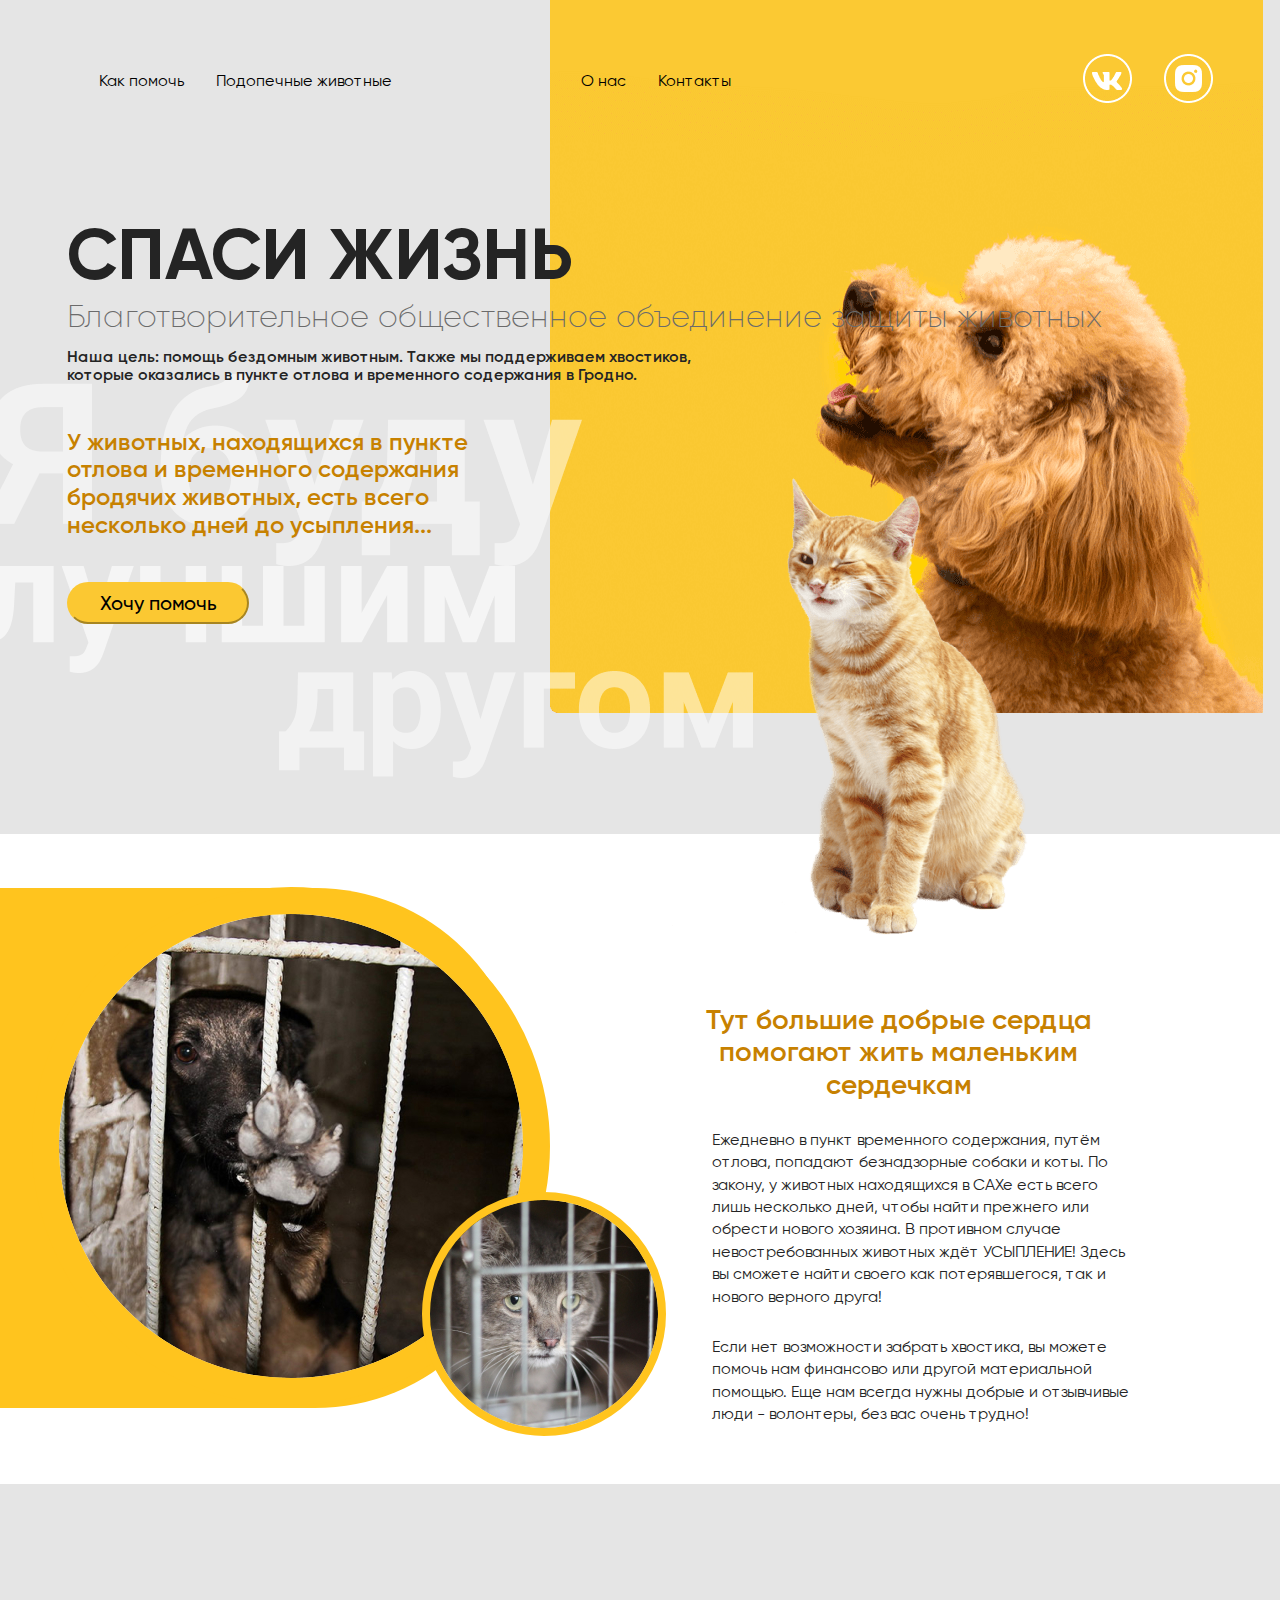
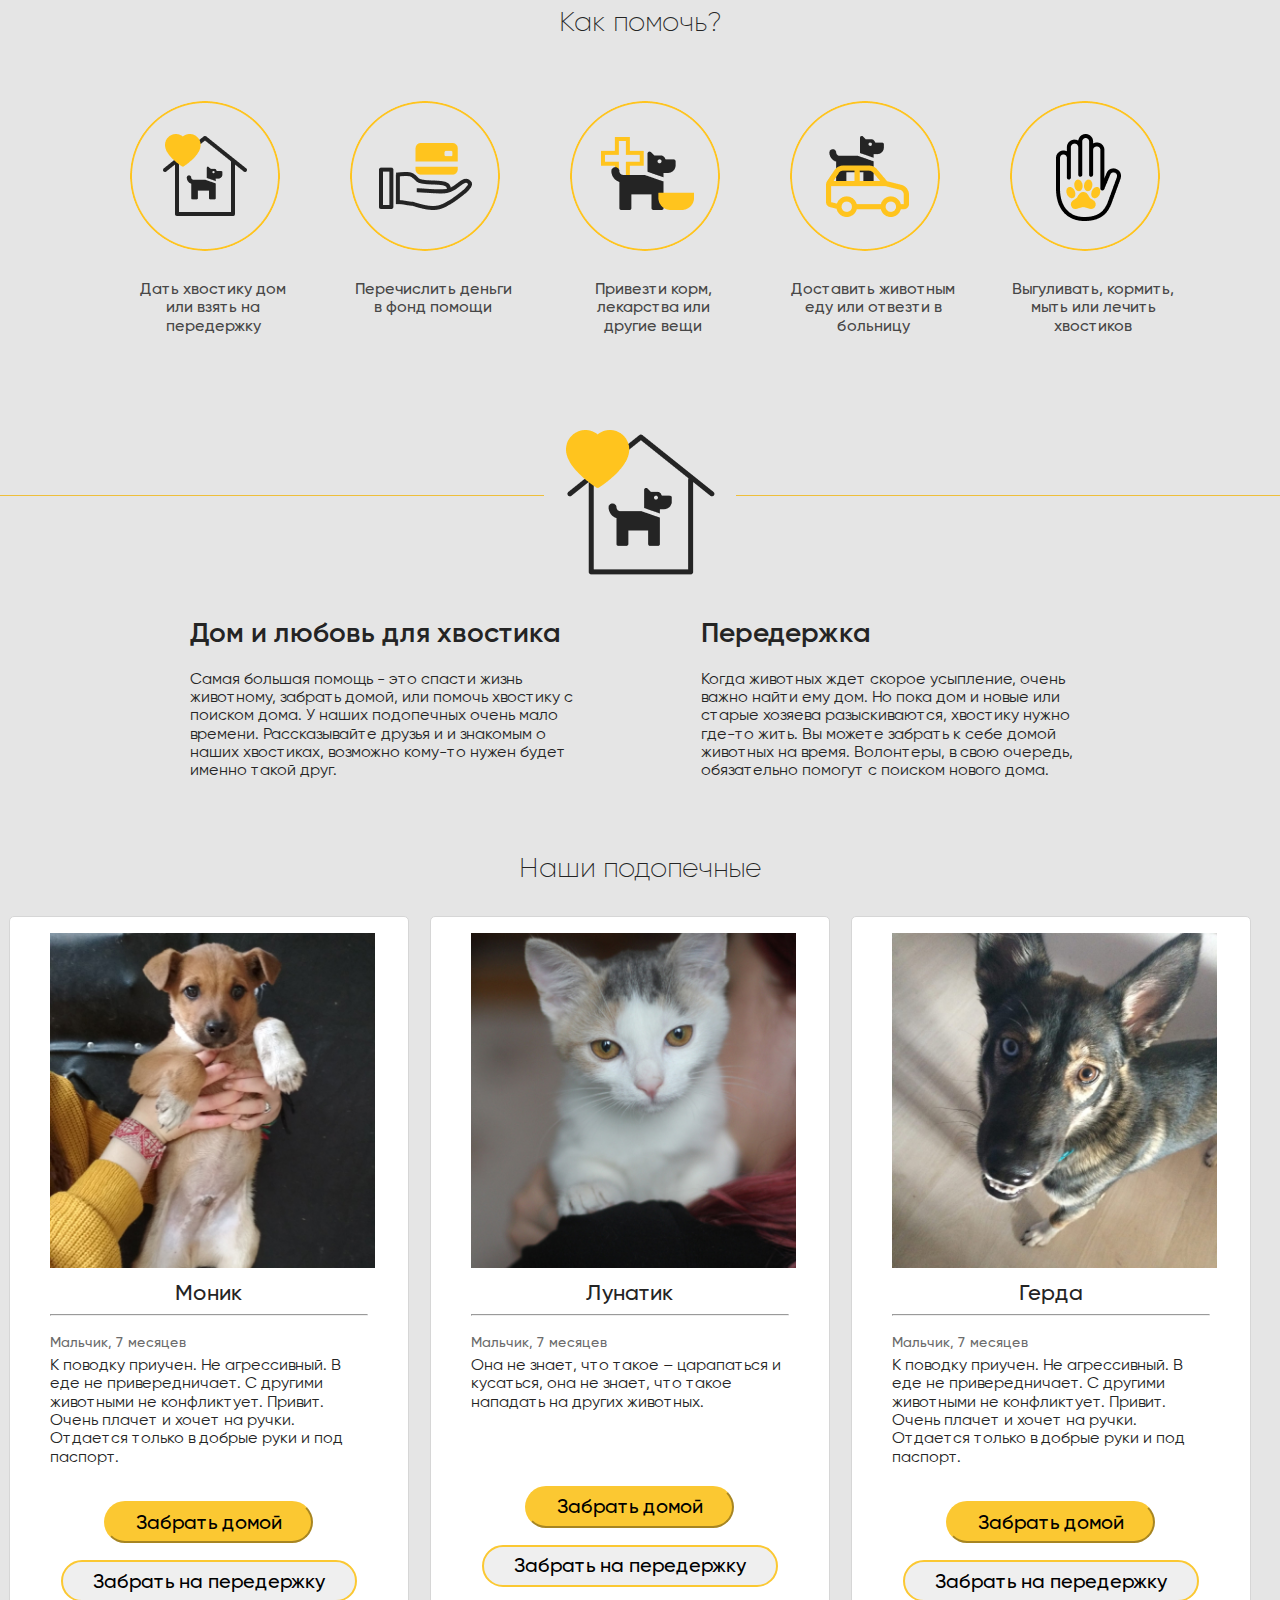
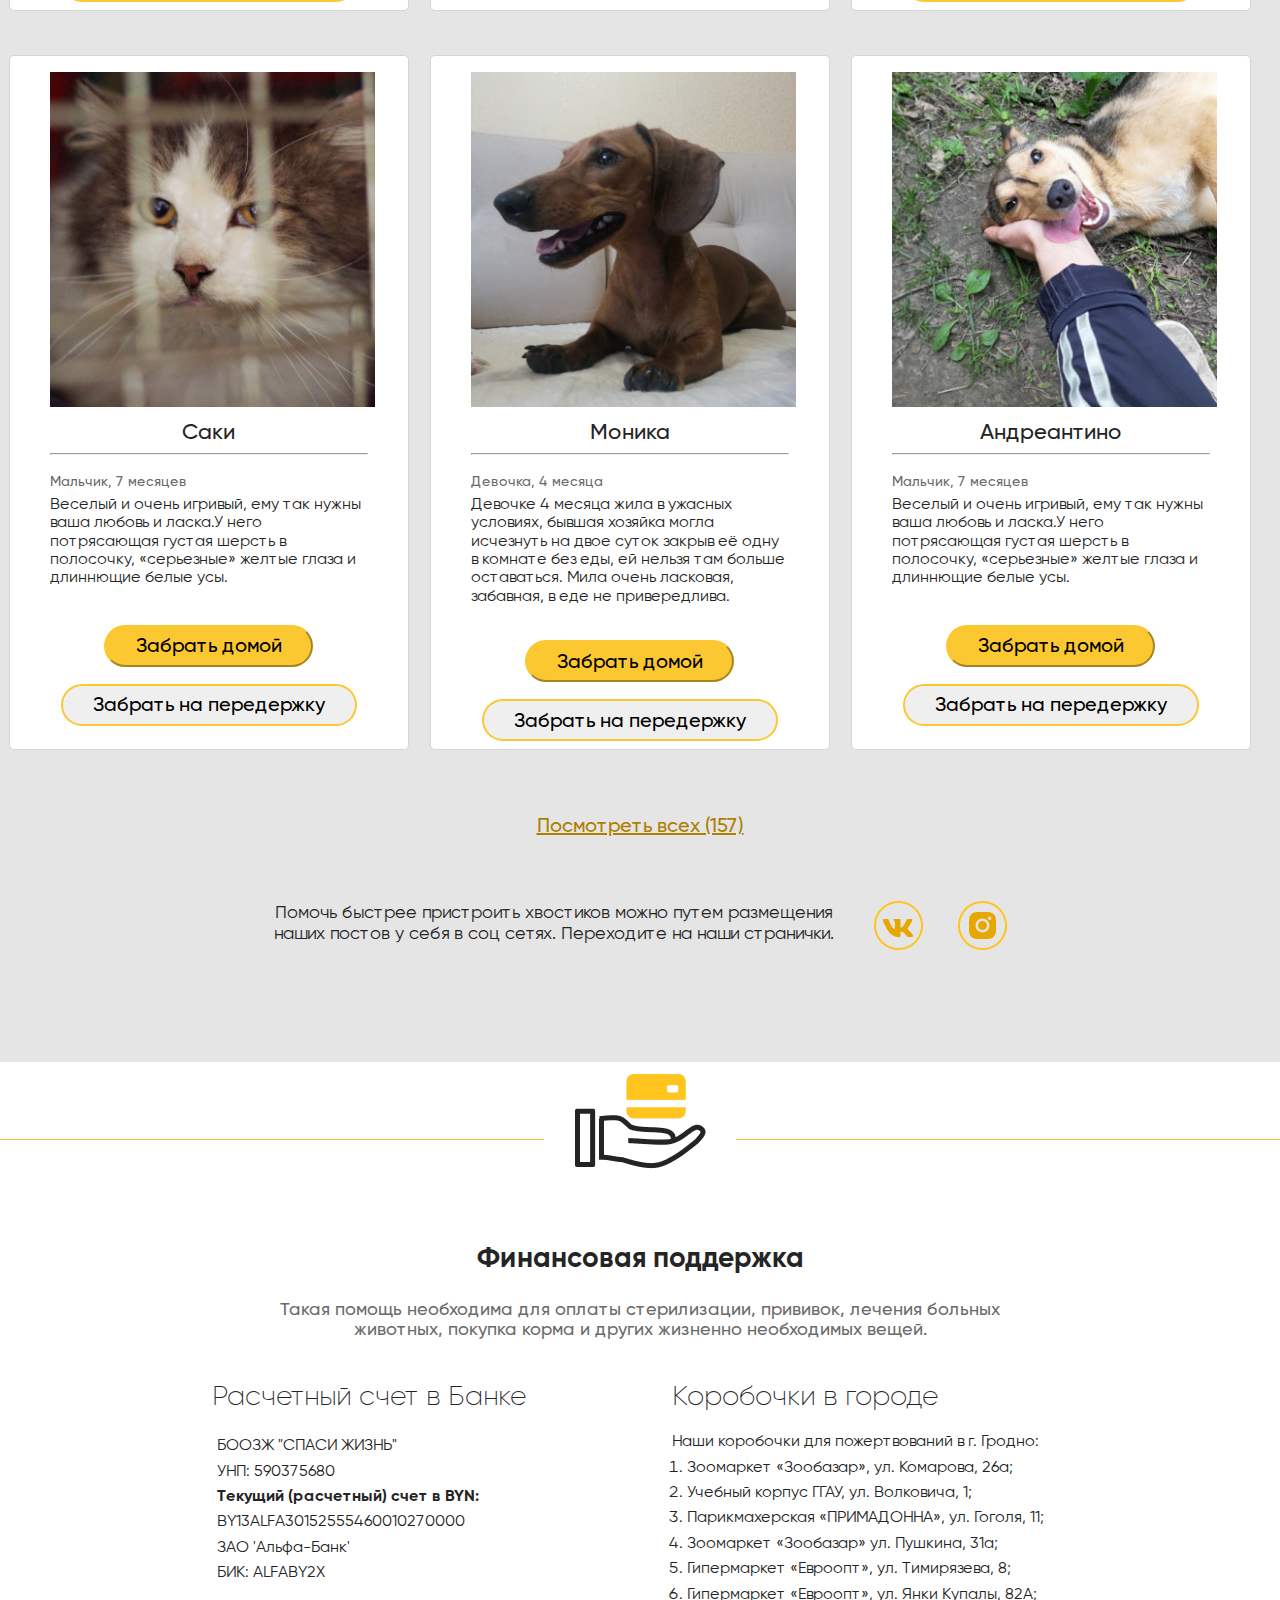
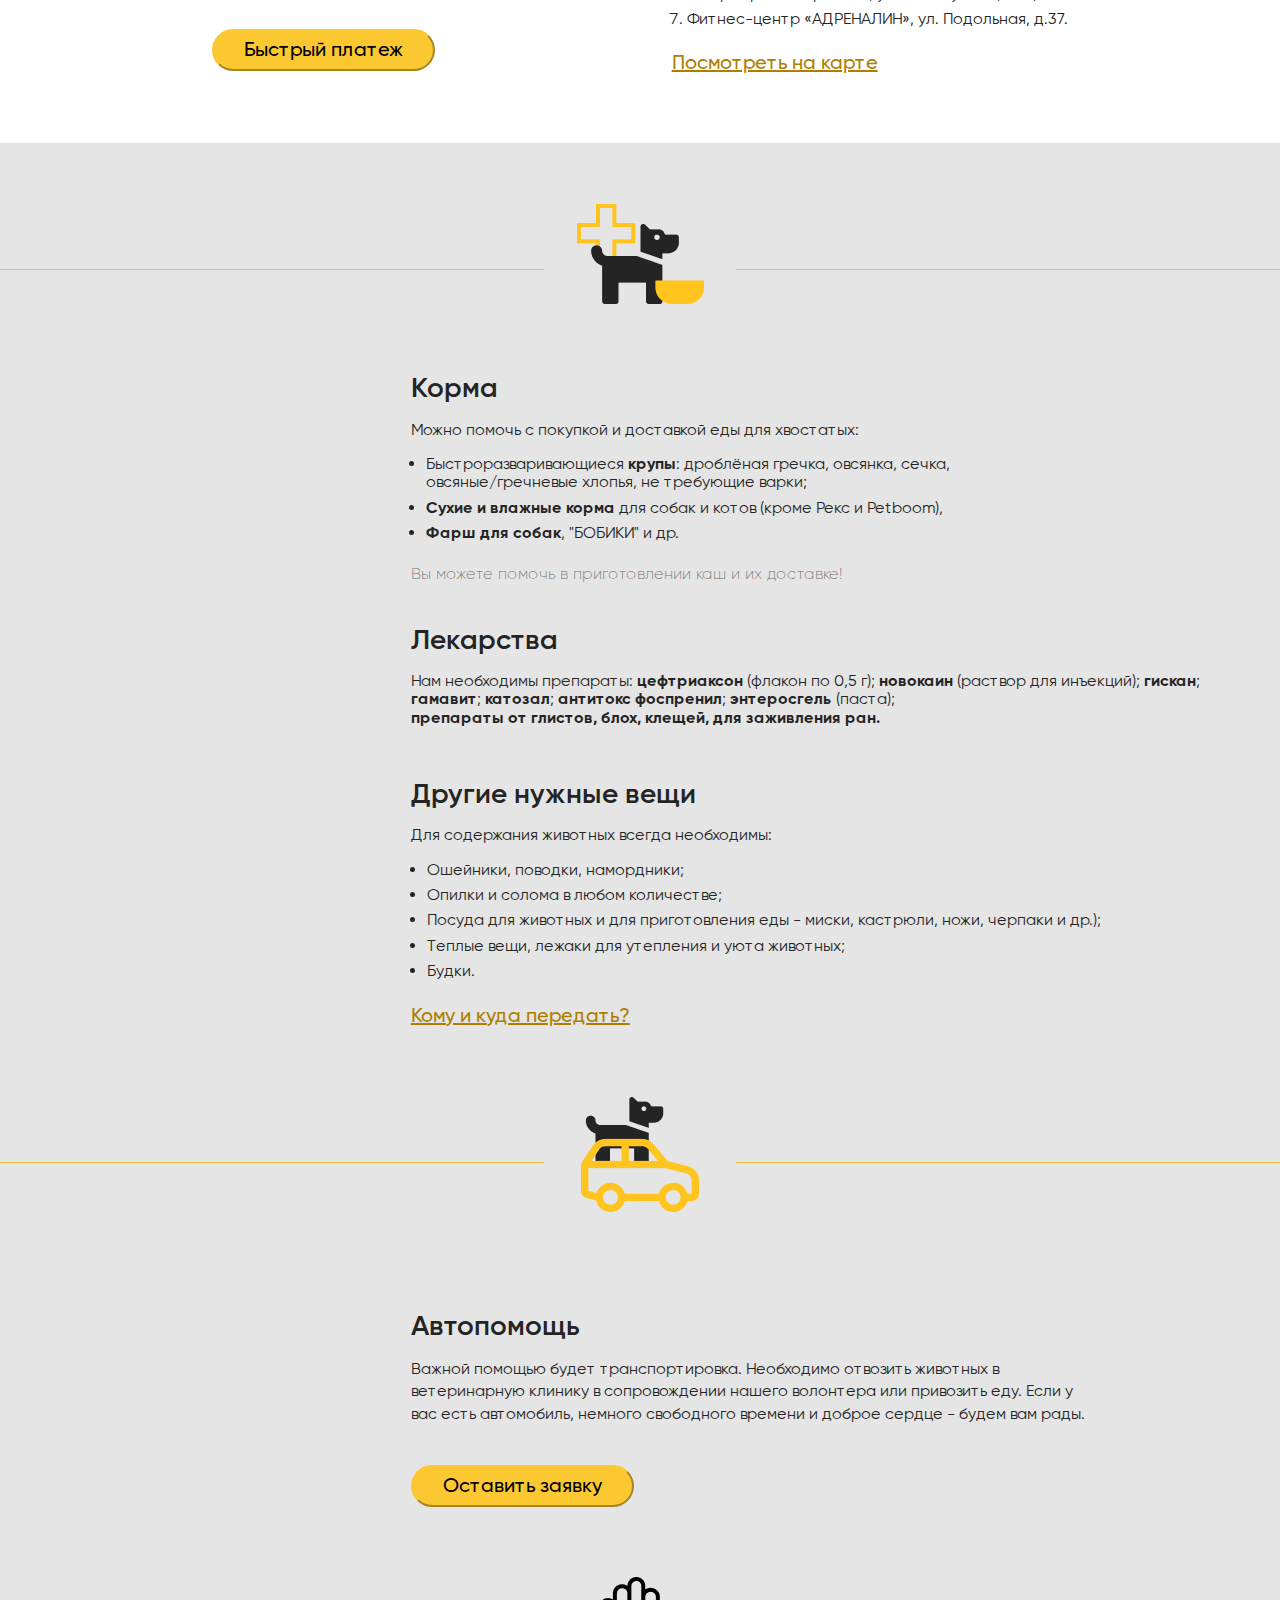
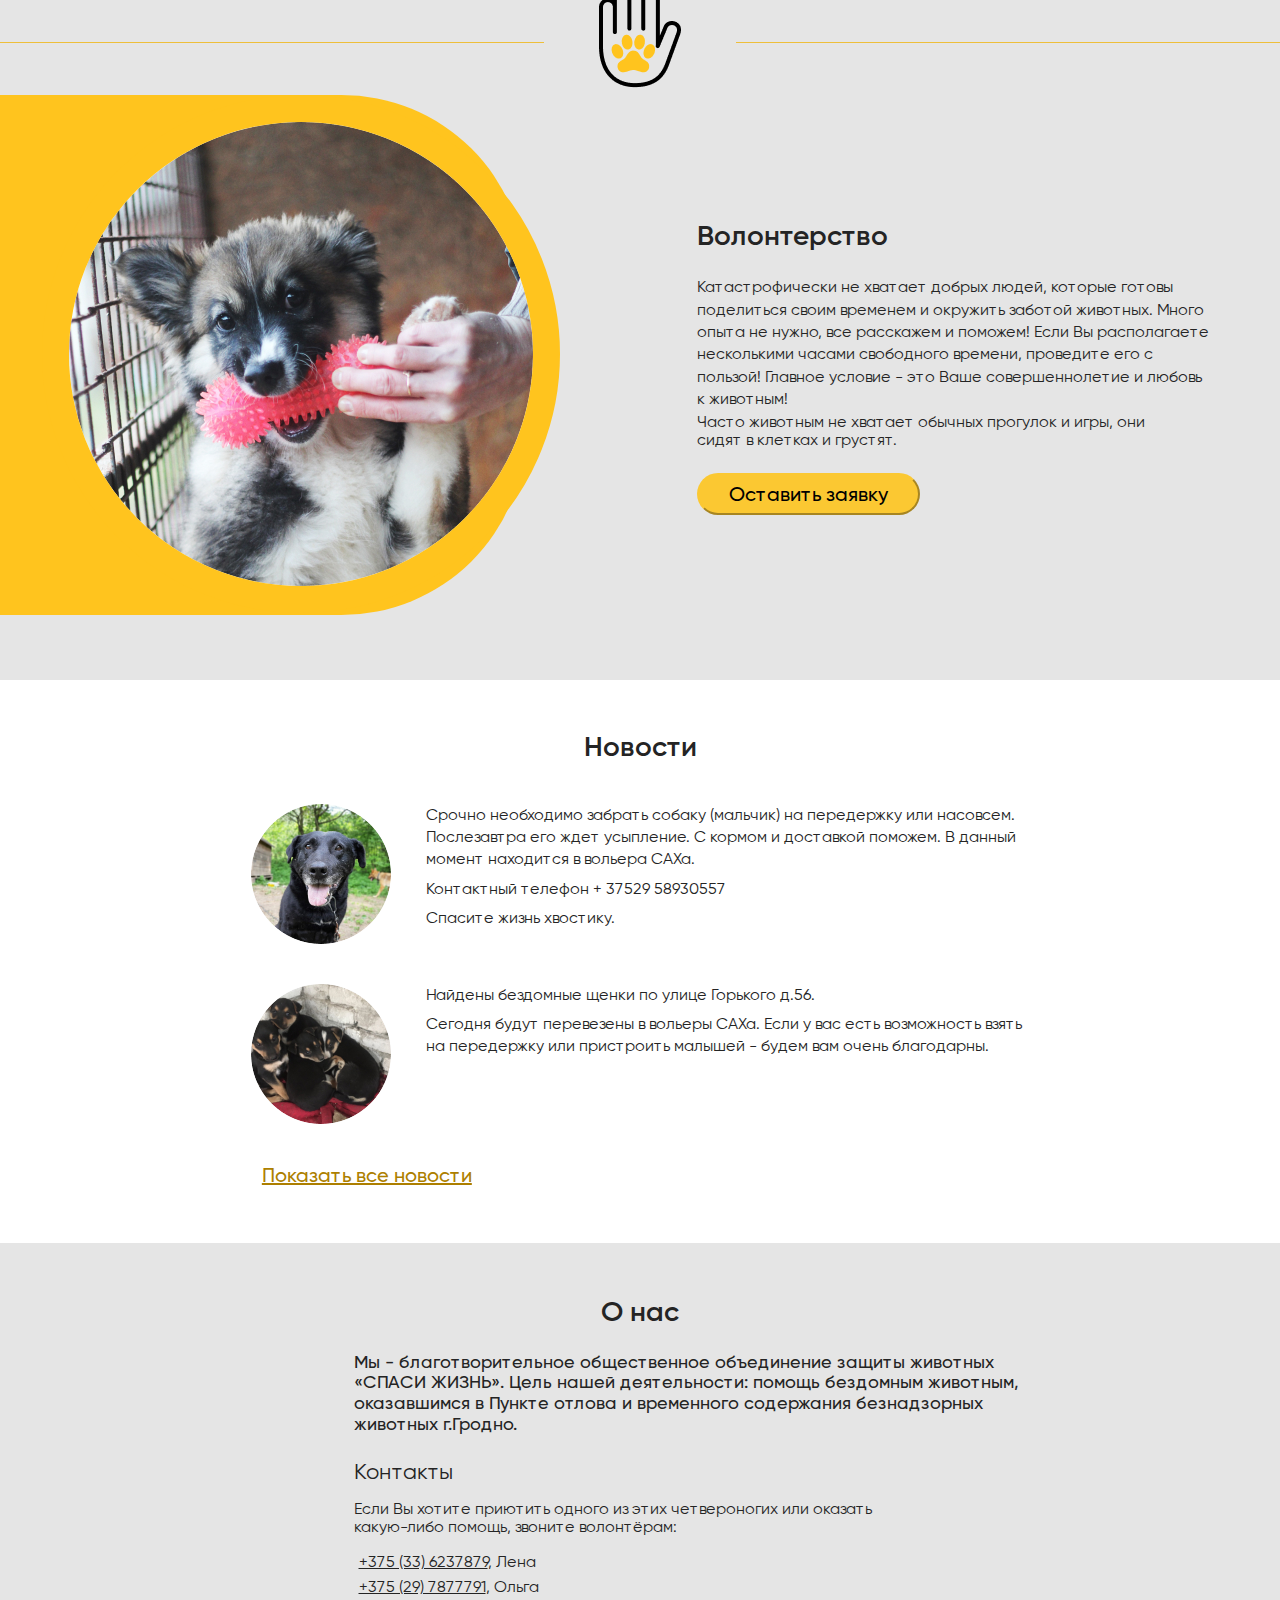
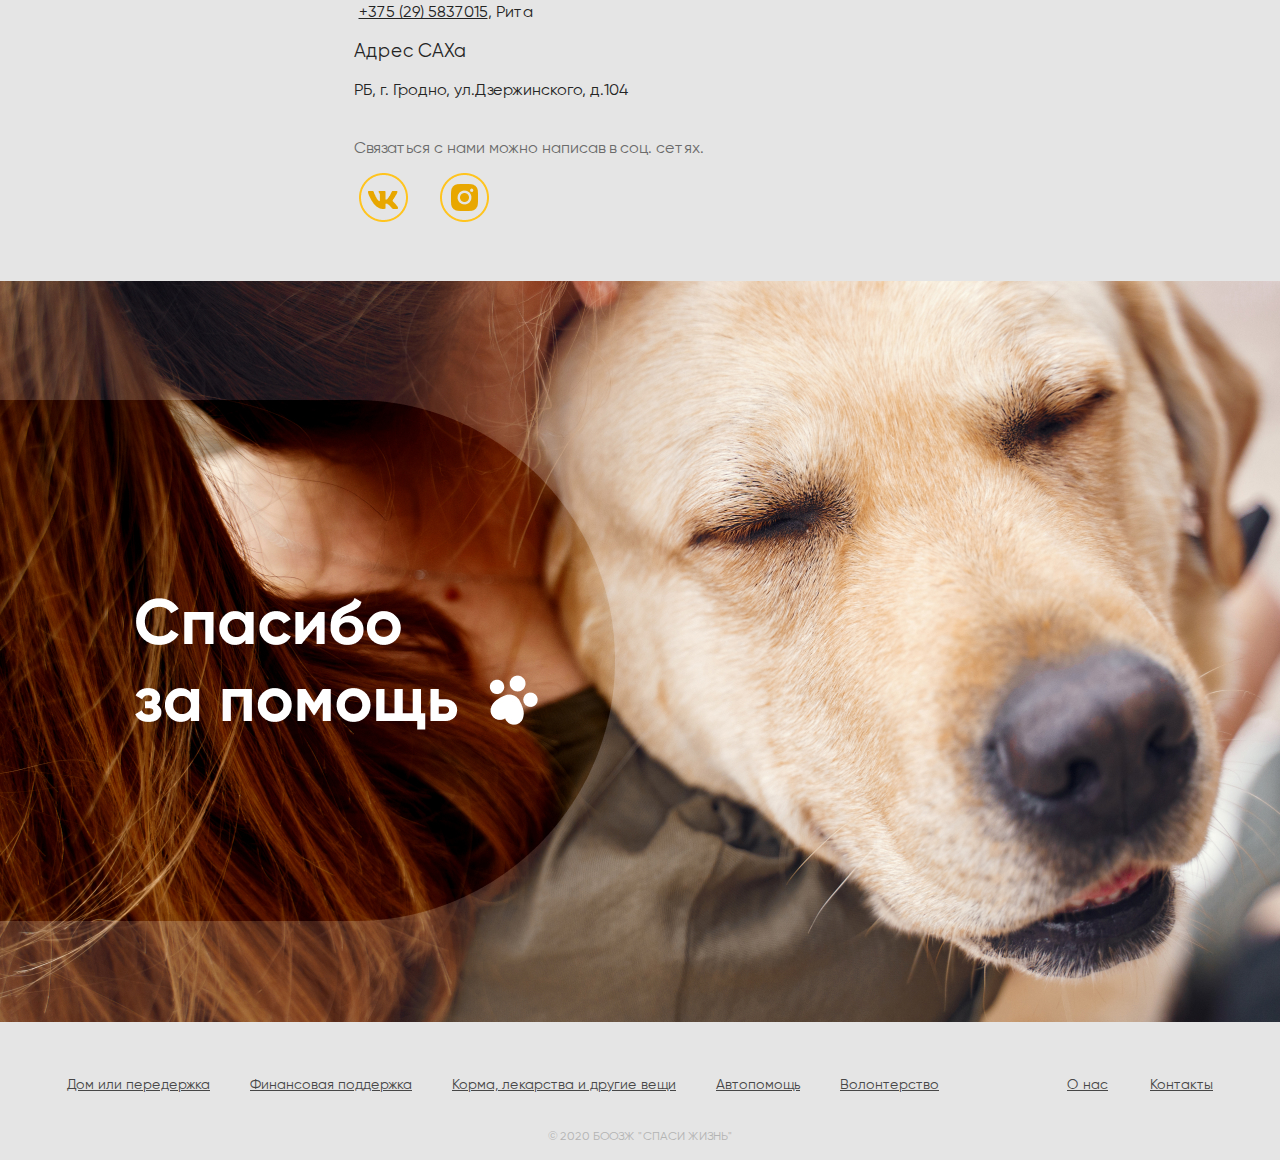
==== commit b4a371dc: "fix: last hometask" ====
--- a/index.html
+++ b/index.html
@@ -3,40 +3,46 @@
 
 <head>
     <meta charset="utf-8">
+    <meta name="viewport" content="width=device-width, initial-scale=1.0, maximum-scale=1.0, user-scale=1.0">
     <link rel="stylesheet" href="css/normalize.css">
     <link rel="stylesheet" href="css/style.css">
+    <link rel="stylesheet" href="css/style360.css">
     <title>Благотворительное общественное объединение защиты животных
     </title>
 </head>
 
 <body class="page">
-    <div class="wrapper">
-        <header class="header">
-            <div class="bgdog"></div>
-            <div class="bggrey"></div>
-            <div class="bgwhite"></div>
-            <div class="bgfriend"></div>
-            <div class="bgcat"></div>
-            <nav class="nav">
-                <ul class="menu__head menu__head--left">
-                    <li class="menu__item menu__item--help"><a class="menu__ref" href="#help">Как помочь</a></li>
-                    <li class="menu__item menu__item--animals"><a class="menu__ref" href="#animals">Подопечные
-                            животные</a></li>
-                </ul>
-                <ul class="menu__head menu__head--centr">
-                    <li class="menu__item menu__item--us"><a class="menu__ref" href="#us">О нас</a></li>
-                    <li class="menu__item menu__item--contacts"><a class="menu__ref" href="#contacts">Контакты</a></li>
-                </ul>
-
-                <ul class="menu__head menu__head--social">
-                    <li class="menu__item menu__item--vk"><a href="htpps//vk.com/animalsgrodno"><img src="img/vk.png"
-                                width="49px" alt="Наш вконтакте"></a></li>
-                    <li class="menu__item menu__item--inst"><a href="htpps//instagramm.com/animalsgrodno"><img
-                                src="img/inst.png" width="49px" alt="Наш инстаграмм"></a></li>
-                </ul>
-            </nav>
-        </header>
-    </div>
+
+    <header class="header">
+        <div class="bgdog"></div>
+        <div class="bgwhite"></div>
+        <div class="bgfriend"></div>
+        <div class="bgcat"></div>
+
+        <nav class="nav">
+            <div class="menu__head menu__burger">
+                <span></span>
+            </div>
+            <ul class="menu__head menu__head--left">
+                <li class="menu__item menu__item--help"><a class="menu__ref" href="#help">Как помочь</a></li>
+                <li class="menu__item menu__item--animals"><a class="menu__ref" href="wards.html">Подопечные
+                        животные</a></li>
+            </ul>
+            <ul class="menu__head menu__head--centr">
+                <li class="menu__item menu__item--us"><a class="menu__ref" href="#us">О нас</a></li>
+                <li class="menu__item menu__item--contacts"><a class="menu__ref" href="#contacts">Контакты</a></li>
+            </ul>
+
+            <ul class="menu__head menu__head--social">
+                <li class="menu__item menu__item--vk"><a href="htpps//vk.com/animalsgrodno"><img src="img/vk.png"
+                            width="49px" alt="Наш вконтакте"></a></li>
+                <li class="menu__item menu__item--inst"><a href="htpps//instagramm.com/animalsgrodno"><img
+                            src="img/inst.png" width="49px" alt="Наш инстаграмм"></a></li>
+            </ul>
+        </nav>
+
+    </header>
+
     <main>
 
         <section class="page__block1">
@@ -53,62 +59,68 @@
             </div>
 
         </section>
-        <div class="bgtwoanimals">
-            <div class="bgtwoanimals bgtwoanimals__box"></div>
-            <div class="bgtwoanimals bgtwoanimals__dog"></div>
-            <div class="bgtwoanimals bgtwoanimals__cat"></div>
-        </div>
+
         <section class="page__block2">
-            <div class="block2__text">
-                <h3 class="text__title1">Тут большие добрые сердца<br>
-                    помогают жить маленьким<br>
-                    сердечкам</h3>
-                <p class="text__p1">Ежедневно в пункт временного содержания, путём отлова,<br>
-                    попадают безнадзорные собаки и коты. По закону, у<br>
-                    животных находящихся в САХе есть всего лишь несколько<br>
-                    дней, чтобы найти прежнего или обрести нового хозяина. В<br>
-                    противном случае невостребованных животных ждёт<br>
-                    УСЫПЛЕНИЕ! Здесь вы сможете найти своего как<br>
-                    потерявшегося, так и нового верного друга!
-                </p>
-                <p class="text__p1">Если нет возможности забрать хвостика, вы можете помочь<br>
-                    нам финансово или другой материальной помощью. Еще нам<br>
-                    всегда нужны добрые и отзывчивые люди - волонтеры, без<br>
-                    вас очень трудно!</p>
-            </div>
-        </section>
+            <div class="bgtwoanimals">
+                <div class="bgtwoanimals bgtwoanimals__box"></div>
+                <div class="bgtwoanimals bgtwoanimals__dog"></div>
+                <div class="bgtwoanimals bgtwoanimals__cat"></div>
+            </div>
+            <div class="block2__box">
+                <div class="block2__text">
+                    <h3 class="text__title1">Тут большие добрые сердца
+                        помогают жить маленьким
+                        сердечкам</h3>
+                    <p class="text__p1">Ежедневно в пункт временного содержания, путём отлова,
+                        попадают безнадзорные собаки и коты. По закону, у
+                        животных находящихся в САХе есть всего лишь несколько
+                        дней, чтобы найти прежнего или обрести нового хозяина. В
+                        противном случае невостребованных животных ждёт
+                        УСЫПЛЕНИЕ! Здесь вы сможете найти своего как
+                        потерявшегося, так и нового верного друга!
+                    </p>
+                    <p class="text__p1">Если нет возможности забрать хвостика, вы можете помочь
+                        нам финансово или другой материальной помощью. Еще нам
+                        всегда нужны добрые и отзывчивые люди - волонтеры, без
+                        вас очень трудно!</p>
+                </div>
+            </div>
+        </section>
+
         <section class="page__block3">
             <h3 class="block3__h" id="help">Как помочь?</h3>
             <ul class="block3__link">
-                <li class="link__img"><a href="#home">
-                        <figure><img src="img/Group 9.png" h="150" style="border-radius: 50%;">
+                <li><a class="link__img" href="#home">
+                        <figure><img src="img/Group 9.png" h="150" style="border-radius: 50%;" alt="Домик с песиком">
                             <figcaption class="link__img--text">
                                 Дать хвостику дом или взять на передержку</figcaption>
                         </figure>
                     </a>
                 </li>
                 <li><a class="link__img" href="#fin">
-                        <figure><img src="img/Group 15.png" h="150" style="border-radius: 50%;">
+                        <figure><img src="img/Group 15.png" h="150" style="border-radius: 50%;"
+                                alt="Банковская карта на ладони">
                             <figcaption class="link__img--text">
                                 Перечислить деньги в фонд помощи</figcaption>
                         </figure>
                     </a>
                 </li>
                 <li><a class="link__img" href="#loot">
-                        <figure><img src="img/Group 14.png" h="150" style="border-radius: 50%;">
+                        <figure><img src="img/Group 14.png" h="150" style="border-radius: 50%;" alt="Песик с мисочкой">
                             <figcaption class="link__img--text">
                                 Привезти корм, лекарства или другие вещи</figcaption>
                         </figure>
                     </a>
                 </li>
                 <li><a class="link__img" href="#avto">
-                        <figure><img src="img/Group 10.png" h="150" style="border-radius: 50%;">
+                        <figure><img src="img/Group 10.png" h="150" style="border-radius: 50%;" alt="Песик на машинке">
                             <figcaption class="link__img--text">
                                 Доставить животным еду или отвезти в больницу</figcaption>
                         </figure>
                     </a></li>
                 <li><a class="link__img" href="#volont">
-                        <figure><img src="img/Group 13.png" h="150" style="border-radius: 50%;">
+                        <figure><img src="img/Group 13.png" h="150" style="border-radius: 50%;"
+                                alt="Лапка хвостика на ладони">
                             <figcaption class="link__img--text">
                                 Выгуливать, кормить, мыть или лечить хвостиков</figcaption>
                         </figure>
@@ -122,24 +134,25 @@
             <div class="block3__sect">
                 <div>
                     <h3 class="sect__h2" id="home">Дом и любовь для хвостика</h3>
-                    <p class="sect__text">Самая большая помощь - это спасти жизнь<br>
-                        животному, забрать домой, или помочь хвостику с<br>
-                        поиском дома. У наших подопечных очень мало<br>
-                        времени. Рассказывайте друзья и и знакомым о<br>
-                        наших хвостиках, возможно кому-то нужен будет<br>
+                    <p class="sect__text">Самая большая помощь - это спасти жизнь
+                        животному, забрать домой, или помочь хвостику с
+                        поиском дома. У наших подопечных очень мало
+                        времени. Рассказывайте друзья и и знакомым о
+                        наших хвостиках, возможно кому-то нужен будет
                         именно такой друг.</p>
                 </div>
                 <div>
                     <h3 class="sect__h2">Передержка</h3>
-                    <p class="sect__text">Когда животных ждет скорое усыпление, очень<br>
-                        важно найти ему дом. Но пока дом и новые или<br>
-                        старые хозяева разыскиваются, хвостику нужно<br>
-                        где-то жить. Вы можете забрать к себе домой<br>
-                        животных на время. Волонтеры, в свою очередь,<br>
+                    <p class="sect__text">Когда животных ждет скорое усыпление, очень
+                        важно найти ему дом. Но пока дом и новые или
+                        старые хозяева разыскиваются, хвостику нужно
+                        где-то жить. Вы можете забрать к себе домой
+                        животных на время. Волонтеры, в свою очередь,
                         обязательно помогут с поиском нового дома.</p>
                 </div>
             </div>
         </section>
+
         <section class="page__block4" id="animals">
             <div class="wrapper">
                 <h3 class="block4__h2">Наши подопечные</h3>
@@ -147,7 +160,8 @@
                     <div class="wards-flex">
                         <li class="card">
                             <article>
-                                <figure><img class="card__img" src="img/image 15.jpg" width="335" height="356">
+                                <figure><img class="card__img" src="img/image 15.jpg" width="335" height="356"
+                                        alt="Кофейный щеночек на руках">
                                     <figcaption>
                                         <h4 class="card__name">Моник</h4>
                                         <hr>
@@ -174,7 +188,8 @@
 
                         <li class="card">
                             <article>
-                                <figure><img class="card__img" src="img/лунатик.jpg" width="368" height="372">
+                                <figure><img class="card__img" src="img/лунатик.jpg" width="368" height="372"
+                                        alt="Белоснежный котенок на ручках">
                                     <figcaption>
                                         <h4 class="card__name">Лунатик</h4>
                                         <hr>
@@ -197,7 +212,8 @@
                         </li>
                         <li class="card">
                             <article>
-                                <figure><img class="card__img" src="img/герда.jpg" width="368" height="372">
+                                <figure><img class="card__img" src="img/герда.jpg" width="368" height="372"
+                                        alt="Пепельный щенок с неповторимыми разноцветыми глазами">
                                     <figcaption>
                                         <h4 class="card__name">Герда</h4>
                                         <hr>
@@ -220,7 +236,7 @@
                             </article>
                         </li>
                     </div>
-                    <div class="wards-flex">
+                    <div class="wards-flex wards-none">
                         <li class="card">
                             <article>
                                 <figure><img class="card__img" src="img/саки.jpg" width="335" height="356">
@@ -302,13 +318,16 @@
                     <p class="block4__text">Помочь быстрее пристроить хвостиков можно путем размещения<br>
                         наших постов у себя в соц сетях. Переходите на наши странички.</p>
                     <ul class="list-social">
-                        <li class="block4__vk"><a href=""><img src="img/vkwards.png" alt="Наш вконтакте"></a></li>
-                        <li class="block4__inst"><a href=""><img src="img/instwards.png" alt="Наш инстаграмм"></a>
+                        <li class="block4__vk"><a href="htpps//vk.com/animalsgrodno"><img src="img/vkwards.png"
+                                    alt="Наш вконтакте"></a></li>
+                        <li class="block4__inst"><a href="htpps//instagramm.com/animalsgrodno"><img
+                                    src="img/instwards.png" alt="Наш инстаграмм"></a>
                         </li>
                     </ul>
                 </div>
             </div>
         </section>
+
         <section class="page__block5">
             <div class="backwhite1"></div>
             <div class="center__line">
@@ -349,6 +368,7 @@
                 </article>
             </div>
         </section>
+
         <section class="page__block6">
             <div class="center__line">
             </div>
@@ -365,7 +385,7 @@
                 <p class="loot__tex1">Вы можете помочь в приготовлении каш и их доставке!</p>
                 <h3 class="loot__h2" id="med">Лекарства</h3>
                 <p class="loot__text2">Нам необходимы препараты: <b>цефтриаксон</b> (флакон по 0,5 г); <b>новокаин</b>
-                    (раствор для<br>
+                    (раствор для
                     инъекций); <b>гискан</b>; <b>гамавит</b>; <b>катозал</b>; <b>антитокс фоспренил</b>;
                     <b>энтеросгель</b>
                     (паста);<br>
@@ -384,6 +404,7 @@
                 <a class="loot__link" href="forms/form5.html">Кому и куда передать?</a>
             </div>
         </section>
+
         <section class="page__block7">
             <div class="center__line">
             </div>
@@ -396,26 +417,28 @@
                 <a href="forms/form3.html"><button class="block7__button">Оставить заявку</button></a>
             </div>
         </section>
+
         <section class="page__block8">
             <div class="center__line">
             </div>
             <img class="center__img" src="img/volont.png" h="150">
+            <div class="bgdogtoy__box">
+                <div class="bgdogtoy"></div>
+            </div>
+
             <div class="block8__box">
-                <div class="bgdogtoy__box"></div>
-                <div class="bgdogtoy"></div>
                 <h3 class="block8__h2" id="volont">Волонтерство</h3>
-                <p class="block8__text">Катастрофически не хватает добрых людей, которые готовы<br>
-                    поделиться своим временем и окружить заботой животных.<br>
-                    Много опыта не нужно, все расскажем и поможем! Если Вы<br>
-                    располагаете несколькими часами свободного времени,<br>
-                    проведите его с пользой! Главное условие - это Ваше<br>
+                <p class="block8__text">Катастрофически не хватает добрых людей, которые готовы
+                    поделиться своим временем и окружить заботой животных.
+                    Много опыта не нужно, все расскажем и поможем! Если Вы
+                    располагаете несколькими часами свободного времени,
+                    проведите его с пользой! Главное условие - это Ваше
                     совершеннолетие и любовь к животным!</p>
                 <p class="block8__text1">Часто животным не хватает обычных прогулок и игры, они<br>
                     сидят в клетках и грустят.</p>
                 <a href="forms/form4.html"><button class="block8__button">Оставить заявку</button></a>
             </div>
         </section>
-
 
         <section class="page__block9">
             <div class="backwhite2"></div>
@@ -440,6 +463,7 @@
                 <a class="block9__all" href="">Показать все новости</a>
             </div>
         </section>
+
         <section class="page__block10">
             <h3 class="block10__h2" id="us">О нас</h3>
             <div class="block10__box">
@@ -459,15 +483,19 @@
                 <p class="block10__text2">РБ, г. Гродно, ул.Дзержинского, д.104</p>
                 <p class="block10__text3">Связаться с нами можно написав в соц. сетях.</p>
                 <ul class="block10__social">
-                    <li class="block10__vk"><a href=""><img src="img/vkwards.png" alt="Наш вконтакте"></a>
+                    <li class="block10__vk"><a href="htpps//vk.com/animalsgrodno"><img src="img/vkwards.png"
+                                alt="Наш вконтакте"></a>
                     </li>
-                    <li class="block10__inst"><a href=""><img src="img/instwards.png" alt="Наш инстаграмм"></a></li>
-                </ul>
-            </div>
-        </section>
+                    <li class="block10__inst"><a href="htpps//instagramm.com/animalsgrodno"><img src="img/instwards.png"
+                                alt="Наш инстаграмм"></a></li>
+                </ul>
+            </div>
+        </section>
+
         <section class="page__block11">
             <div class="block11__backthanks"></div>
         </section>
+
         <footer class="page__block12">
             <div class="block12__menu">
                 <ul class="menu__navi">
@@ -484,6 +512,7 @@
             </div>
             <p class="block12__end">© 2020 БООЗЖ "СПАСИ ЖИЗНЬ"</p>
         </footer>
+
     </main>
 
 </body>
--- a/css/style.css
+++ b/css/style.css
@@ -43,6 +43,7 @@
         url('../fonts/gilroy-bold.woff2') format('woff2'),
         url('../fonts/Gilroy-Bold.woff') format('woff');
 }
+
 .page {
     /* Позиционирование */
     /* position: absolute;
@@ -55,7 +56,7 @@
     /* Блочная модель */
     /* display: block;
     float: right; */
-    max-width: 1366px;
+    max-width: 100%;
     /* height: 100px */
     margin: 0 auto;
     
@@ -64,12 +65,13 @@
     /* font-style: normal; */
     font-size: 16px;
     /* line-height: 1.5; */ 
-    font-family: 'Gilroy', Arial;
+    font-family: 'Gilroy', serif;
     /* text-align: center; */
     color: #242424;
 
     /* Оформление */
-    /* background-color: #242424;
+    background-color: #e5e5e5;
+    /*  
     border: 1px solid #242424;
     border-radius: 3px;
     opacity: 1; */
@@ -79,52 +81,72 @@
     /* Разное */
 
 }
-.wrapper{
-    
-}
 .header {
     
     
 }
 .bgdog{
-    background: url(../img/dog\ 1.jpg) no-repeat;
+    background: url(../img/dog1-min.png) no-repeat;
     position: absolute;
     z-index: -10;
-    left: 45%;
-    margin: 0 auto;
-    width: 718px;
+    left: 43%;
+    margin: 0 auto;
+    min-width: 713px;
     height: 713px;
     
     
 }
-.bggrey{
-    background-color: #e5e5e5;
-    /* border: 1px solid; */
-    position: absolute;
-    z-index: -15;
-    margin: 0 auto;
-    width: 1366px;
-    height: 12100px;
-}
+.bgdog {
+    
+    animation-name: lift-up-dog;
+    animation-duration: 2s;
+  }
+  
+  @keyframes lift-up-dog {
+    0% {
+        opacity: 0;
+      transform: translateX(300px);
+    }
+    
+    100% {
+      transform: translateX(0px);
+    }
+  
+  }
 .bgwhite{
     background-color: #ffffff;
     position: absolute;
     z-index: -14;
     top: 834px;
-    width: 1366px;
+    min-width: 100%;
     height: 650px;
 }
 .bgfriend{
-    background:url(../img/Group\ 366.png);
+    background:url(../img/friend.png) no-repeat;
     position: absolute;
-    z-index: -9;
+    z-index: -7;
     top: 374px;
-    right: 40%;
-    
     margin: 0 auto;
     min-width: 772px;
     min-height: 404px;
-}
+    right: 41%;
+}
+.bgfriend {
+    animation-name: lift-up;
+    animation-duration: 2s;
+  }
+  
+  @keyframes lift-up {
+    0% {
+        opacity: 0;
+        transform: translateY(300px);
+        }
+    
+    100% {
+        transform: translateY(0px);
+        }
+  
+  }
 .bgcat {
     position: absolute;
     top: 470px;
@@ -134,11 +156,32 @@
     height: 469px;
     margin: 0 auto;
     background: url(../img/cat\ 1.png);
-}
+    transition-property: all;
+    transition-duration: 1s;
+    transition-timing-function: ease-in-out;
+}
+.bgcat {
+    animation-name: lift-up;
+    animation-duration: 2s;
+  }
+  
+  @keyframes lift-up {
+    0% {
+        opacity: 0;
+        transform: translateY(300px);
+    }
+    
+    100% {
+        transform: translateY(0px);
+    }
+  
+  }
 .nav {
     display: flex;
     max-width: 1146px;
     margin: 0 auto;
+
+    
 
     
 }
@@ -153,9 +196,6 @@
     
 }
 .menu__head--left {
-    
-    
-    
 }
 .menu__item {
     display: flex;
@@ -181,40 +221,114 @@
 .menu__head--social {
     justify-content: flex-end;
 }
-.menu__item--vk {
+.menu__item--vk img:hover{
+    background-color: #FFD458;
+    border-radius: 50%;
    
 }
-.menu__item--inst {
-    
+.menu__item--inst img:hover{
+    background-color: #FFD458;
+    border-radius: 50%;
+ }
+ .menu__item--vk img:active{
+    background: #FFBC00;
+    border-radius: 50%;
+   
+}
+.menu__item--inst img:active{
+    background: #FFBC00;
+    border-radius: 50%;
+ }
+ .menu__burger {
+     display: none;
+ }
+@media (max-width:1023px){
+    .bgdog{
+    }
+    .menu__head--left {
+        display: none;
+
+    }
+    .menu__head--centr {
+        display: none;
+    }
+    .menu__burger {
+        display: block;
+        position:relative;
+        max-width: 30px;
+        height: 20px;
+        left: 12.5%;
+        top: 25%;
+    }
+    .menu__burger span{
+        position: absolute;
+        background-color: #242424;
+        position: absolute;
+        left: 0;
+        width: 100%;
+        height: 3px;
+        top: 8px;
+    }
+    .menu__burger:before,
+    .menu__burger:after{
+        content: '';
+        background-color: #242424;
+        position: absolute;
+        width: 100%;
+        height: 3px;
+        left: 0;
+    }
+    .menu__burger:before{
+        top: 0;
+    }
+    .menu__burger:after{
+        bottom: 0;
+    }
 }
 .page__block1 {
     max-width: 1146px;
     margin: 0 auto;
 }
+@media (max-width:1023px){
+    .page__block1 {
+        max-width: 803px;
+    }
+}
 .block1__text {
     display: block;
 }
+.block1__text {
+    animation-name: to-right;
+    animation-duration: 3s;
+    
+    animation-timing-function: ease-in-out;
+  }
+  
+  @keyframes to-right {
+    0% {
+        opacity: 0;
+        transform: translateX(-300px);
+    }
+    
+    100% {
+        transform: translateX(0px);
+    }
+  
+  }
 .text__title {
-    color: #242424;
     font-weight: 700;
     font-size: 72px;
-    font-style: normal;
     margin-top: 91px;
     margin-bottom: 0;
 }
 .text__undertitle {
     color: #6b6b6b;
     font-weight: 300;
-    font-size: 16px;
-    font-style: normal;
     margin-top: 2px;
     margin-bottom: 0;
 }
 .text__target {
-    color: #242424;
     font-weight: 600;
-    font-size: 16px;
-    font-style: normal;
     margin-top: 12px;
     margin-bottom: 0;
 }
@@ -222,7 +336,6 @@
     color: #c78100;
     font-weight: 600;
     font-size: 24px;
-    font-style: normal;
     margin-top: 43px;
     margin-bottom: 0;
 }
@@ -230,7 +343,6 @@
     color: #000000;
     font-weight: 500;
     font-size: 20px;
-    font-style: normal;
     width: 182px;
     height: 42px;
     border-radius: 58px;
@@ -238,35 +350,93 @@
     background-color: #fbc832;
     margin-top: 44px;
     margin-bottom: 0;
-}
-
+    transition-duration: 1s;
+}
+.text__button:hover {
+    border-color: #FFDF86;
+    background-color: #FFDF86;
+}
+.text__button:active {
+    border-color: #FFBB0C;
+    background-color: #FFBB0C;
+}
+.bgtwoanimals {
+    display: flex;
+    justify-content: left;
+}
+.bgtwoanimals__box {
+    max-width: 1920px;
+    position: absolute;
+    z-index: -5;
+    top: 888px;
+    left: 0;
+    right: 85%;
+    min-width: 41%;
+    min-height: 520px;
+    background-color: #ffc41e;
+    border-top-right-radius: 40%;
+    border-bottom-right-radius: 40%;
+}
+@media screen and (min-width: 1920px){
+    .bgtwoanimals__box {
+        right: 60%;
+        min-width: 41%;
+        min-height: 520px;
+        border-top-right-radius: 30%;
+        border-bottom-right-radius: 30%;
+    } 
+}
+.bgtwoanimals__dog {
+    justify-content: space-evenly;
+    position: absolute;
+    z-index: -4;
+    top: 887px;
+    right: 57%;
+    min-width: 464px;
+    min-height: 464px;
+    background: url(../img/bgtwodog.jpg) no-repeat;
+    border-radius: 50%;
+    border: 27px solid #ffc41e;
+}
+.bgtwoanimals__cat {
+    position: absolute;
+    z-index: -3;
+    top: 1192px;
+    left: 33%;
+    min-width: 228px;
+    min-height: 228px;
+    background: url(../img/bgtwocat.jpg);
+    border-radius: 50%;
+    border: 8px solid #ffc41e;
+}
 .page__block2 {
+    
+}
+.block2__img {
+    
+}
+.block2-box {
     max-width: 1146px;
     margin: 0 auto;
-    
-}
-.block2__img {
+
 }
 .block2__text {
-    
     margin-left: 52%;
     margin-bottom: 0;
-
+    max-width: 466px;
+    max-height: 385px;
 }
 .text__title1{
     text-align: center;
     color: #c78100;
     font-weight: 600;
     font-size: 28px;
-    font-style: normal;
-    margin-top: 400px;
+    margin-top: 380px;
 }
 .text__p1 {
     margin-left: 10%;
     line-height: 140%;
     font-weight: 400;
-    font-size: 16px;
-    font-style: normal;
     margin-top: 28px;
 }
 .page__block3 {
@@ -283,29 +453,40 @@
 }
 .block3__link {
     display: flex;
+    flex-wrap: wrap;
     justify-content: center;
     margin-top: 47px;
-    margin-bottom: 0px;
-    
+    margin-bottom: 150px;
     list-style-type: none;
-
+    padding-left: 0;
 }
 .block3__link a{
     text-decoration: none;
 }
+.block3__link li {
+    max-width: 220px;
+    max-height: 260px;
+}
 .link__img {
     margin-bottom: 150px;
 }
-
+.link__img img:hover {
+    background: #FFFFFF;
+}
+.link__img img:active {
+    background: #F8ECCB;
+}
 .link__img--text {
     color: #474747;
     font-weight: 500;
-    font-size: 16px;
-    font-style: normal;
+    text-align: center;
     padding-top: 24px;
+    width: 166px;
+    height: 66px;
 }
 .center__line::before,
 .center__line::after {
+    display: flex;
     position: absolute;
     content: '';    
     width: 42.5%;
@@ -314,48 +495,37 @@
 .center__line::before{
     left: 0;
 }
+.center__line::after{
+    right: 0;
+}
 .center__img {
-    display: block;
+    position: absolute;
+    display: inline-block;
+    left: 43%;
+    right: 43%;
+    margin-top: -65px;
     margin-left: auto;
     margin-right: auto;
 }
-.center__line::after{
-right: 0;
-}
 .block3__sect {
-    color: #242424;
-    font-style: normal;
+    display: flex;
+    justify-content: space-evenly;
+    flex-wrap: wrap;
+    margin-top: 240px;
 }
 .sect__h2 {
     font-weight: 600;
     font-size: 28px;
-    margin-top: 69px;
+    margin-top: 32px;
     margin-bottom: 0px;
     
 }
 .sect__text {
     font-weight: 400;
-    font-size: 16px;
     margin-top: 20px;
     margin-bottom: 0px;
-
-    
-}
-.block3__sect1 {
-    color: #242424;
-    font-style: normal;
-}
-.sect1__h2 {
-    font-weight: 600;
-    font-size: 28px;
-    margin-top: 69px;
-    margin-bottom: 0px;
-}
-.sect1__text {
-    ont-weight: 400;
-    font-size: 16px;
-    margin-top: 20px;
-    margin-bottom: 0px;
+    max-height: 132px;
+    max-width: 389px;
 }
 .page__block4 {
     max-width: 1146px;
@@ -363,10 +533,8 @@
     
 }
 .block4__h2 {
-    color: #242424;
     font-weight: 300;
     font-size: 28px;
-    font-style: normal;
     margin-top: 72px;
     margin-bottom: 32px;
     text-align: center;
@@ -374,12 +542,13 @@
 .block4__card {
     max-width: 1146px;
     list-style-type: none;
-   
-}
+    padding-inline-start: 0px;
+}
+
 .wards-flex {
     display: flex;
     justify-content: center;
-
+    
 }
 .card {
     width: 400px;
@@ -400,23 +569,35 @@
 .card__name {
     margin-top: 8px;
     margin-bottom: 0px;
+    font-weight: 500;
+    font-size: 22px;
+    text-align: center;
 }
 .card__info {
     margin-top: 18px;
     margin-bottom: 0px;
+    font-weight: 500;
+    font-size: 14px;
+    color: #6b6b6b;
 }
 .card__descr {
+    min-height: 95px;
     margin-top: 6px;
     margin-bottom: 0px;
 }
 .button-list {
     list-style-type: none;
+    padding-left: 0;
+}
+.button-list a {
+    text-decoration: none;
 }
 .card__button-yellow {
-    color: #242424;
+    display: block;
     font-weight: 500;
     font-size: 20px;
-    font-style: normal;
+    margin-left: auto;
+    margin-right: auto;
     width: 209px;
     height: 42px;
     border-radius: 58px;
@@ -425,239 +606,321 @@
     margin-top: 35px;
     margin-bottom: 0;
 }
+.card__button-yellow:hover {
+    border-color: #FFDF86;
+    background-color: #FFDF86;
+}
+.card__button-yellow:active {
+    border-color: #FFBB0C;
+    background-color: #FFBB0C;
+}
+.card__button-white:hover {
+    border-color: #fbc832;
+    background-color: #FFFFFF;
+}
+.card__button-white:active {
+    border-color: #fbc832;
+    background: #F8ECCB;
+}
 .card__button-white {
-    color: #242424;
+    display: block;
     font-weight: 500;
     font-size: 20px;
-    font-style: normal;
     width: 296px;
     height: 42px;
     border-radius: 58px;
-    border-color: #fbc832;
+    border: 2px solid #fbc832;
     margin-top: 17px;
     margin-bottom: 20px;
+    margin-left: auto;
+    margin-right: auto;
 }
 .block4__all {
     display: block;
+    margin: 0 auto;
     color: #AD7F00;
     font-weight: 500;
     font-size: 20px;
-    font-style: normal;
     margin-top: 20px;
     margin-bottom: 0px;
     text-align: center;
+    text-decoration: underline;
 }
 .flex-with-social{
     display: flex;
-    
+    justify-content: center;
+    margin-bottom: 169px;
 }
 
 .block4__text {
     display: block;
-    color: #242424;
     font-weight: 400;
     font-size: 18px;
-    font-style: normal;
     margin-top: 65px;
     margin-bottom: 0px;
     text-align: center;
 }
 .list-social {
     display: flex;
-    justify-content: center;
+    justify-content: space-between;
+    list-style-type: none;
+    margin-top: 64px;
+}
+.list-social img:hover {
+    background-color: #FFFFFF;
+    border-radius: 50%;
+}
+.list-social img:active {
+    background: #F8ECCB;    
+    border-radius: 50%;
 }
 .block4__vk {
-   
+   display: flex;
+   margin-right: 35px;
 }
 .block4__inst {
     display: flex;
 }
 .page__block5 {
+
+}
+.block-finans{
     max-width: 1146px;
     margin: 0 auto;
-}
-.block5__center {
+    display: flex;
+    justify-content: space-evenly;
+    flex-wrap: wrap;
 }
 .backwhite1 {
     background-color: #ffffff;
     position: absolute;
     z-index: -14;
-    top: 4162px;
-    width: 1366px;
+    top: 4262px;
+    width: 100%;
     height: 681px;
 }
 .block5__h2 {
-    color: #242424;
     font-weight: 600;
     font-size: 28px;
-    font-style: normal;
-    margin-top: 58px;
-    margin-bottom: 0px;
+    padding-top: 103px;
+    margin-bottom: 0px;
+    text-align: center;
 }
 .block5__text {
     color: #6b6b6b;
     font-weight: 500;
     font-size: 18px;
-    font-style: normal;
     margin-top: 24px;
     margin-bottom: 0px;
-}
+    text-align: center;
+    
+}
+
 .block5__bill {
-    color: #242424;
     font-weight: 300;
     font-size: 28px;
-    font-style: normal;
     margin-top: 40px;
     margin-bottom: 0px;
 }
-.block5__text1 {
-    color: #242424;
-    font-weight: 400;
-    font-size: 16px;
-    font-style: normal;
+.block5__list1 {
+    font-weight: 400;
+    margin-top: 24px;
+    list-style-type: none;
+    margin-left: -35px;
+}
+.block5__item {
+    padding-bottom: 7px;
 }
 .block5__button {
     color: #000000;
     font-weight: 500;
     font-size: 20px;
-    font-style: normal;
     width: 223px;
     height: 42px;
     border-radius: 58px;
     border-color: #fbc832;
     background-color: #fbc832;
-    margin-top: 44px;
+    margin-top: 24px;
     margin-bottom: 0;
 }
+.block5__button:hover {
+    border-color: #FFDF86;
+    background-color: #FFDF86;
+}
+.block5__button:active {
+    border-color: #FFBB0C;
+    background-color: #FFBB0C;
+}
 .block5__boxes {
+    margin-bottom: 167px;
+    
+    
 }
 .boxes__h3 {
-    color: #242424;
     font-weight: 300;
     font-size: 28px;
-    font-style: normal;
+    margin-top: 40px;
+    margin-bottom: 0;
 }
 .boxes__places {
-    color: #242424;
-    font-weight: 400;
-    font-size: 16px;
-    font-style: normal;
+    font-weight: 400;
+    margin-top: 20px;
+    margin-bottom: 0;
+    
+}
+.boxes__list {
+    margin-top: 7px;
+    margin-left: -25px;
+    
+}
+.boxes__item {
+    padding-bottom: 7px;
 }
 .block5__map {
     color: #ad7f00;
     font-weight: 500;
     font-size: 20px;
-    font-style: normal;
+    padding-bottom: 167px;
 }
 .page__block6 {
-}
-.block6__centr {
+    max-width: 1146px;
+    margin: 0 auto;
+    
+}
+.block6__box {
+    margin-left: 30%;
+    margin-bottom: 135px;
 }
 .block6__loot {
-    color: #242424;
     font-weight: 600;
     font-size: 28px;
-    font-style: normal;
-    margin-top: 53px;
+    padding-top: 103px;
     margin-bottom: 0px;
 }
 .loot__text {
-    color: #242424;
-    font-weight: 400;
-    font-size: 16px;
-    font-style: normal;
+    font-weight: 400;
+    
 }
 .loot__list {
-    color: #242424;
-    font-weight: 400;
-    font-size: 16px;
-    font-style: normal;
+    font-weight: 400;
+    margin-left: -25px;
+    
+}
+.loot__item {
+    padding-bottom: 7px;
 }
 .loot__tex1 {
     color: #6b6b6b;
     font-weight: 300;
-    font-size: 16px;
-    font-style: normal;
+    
 }
 .loot__h2 {
-    color: #242424;
     font-weight: 600;
     font-size: 28px;
-    font-style: normal;
     margin-top: 40px;
     margin-bottom: 0px;
 }
 .loot__text2 {
-    color: #242424;
-    font-weight: 400;
-    font-size: 16px;
-    font-style: normal;
+    font-weight: 400;
+    height: 66px;
 }
 .loot__h3 {
-    color: #242424;
     font-weight: 600;
     font-size: 28px;
-    font-style: normal;
     margin-top: 40px;
     margin-bottom: 0px;
 }
 .loot__text3 {
-    color: #242424;
-    font-weight: 400;
-    font-size: 16px;
-    font-style: normal;
+    font-weight: 400;
+    
 }
 .loot__list2 {
-    color: #242424;
-    font-weight: 400;
-    font-size: 16px;
-    font-style: normal;
+    font-weight: 400;
+    margin-left: -24px;
+    
+}
+.loot__item2 {
+    padding-bottom: 7px;
 }
 .loot__link {
     color: #ad7f00;
     font-weight: 500;
     font-size: 20px;
-    font-style: normal;
 }
 .page__block7 {
-}
-.block7__center {
+    max-width: 1146px;
+    margin: 0 auto;
+}
+.block7__box {
+    margin-left: 30%;
+    padding-top: 103px;
+    margin-bottom: 135px;
 }
 .block7__h3 {
-    color: #242424;
     font-weight: 600;
     font-size: 28px;
-    font-style: normal;
     margin-top: 45px;
     margin-bottom: 0px;
 }
 .block7__text {
-    color: #242424;
-    font-weight: 400;
-    font-size: 16px;
-    font-style: normal;
+    font-weight: 400;
+    line-height: 22.4px;
+    
 }
 .block7__button {
     color: #000000;
     font-weight: 500;
     font-size: 20px;
-    font-style: normal;
     width: 223px;
     height: 42px;
     border-radius: 58px;
     border-color: #fbc832;
     background-color: #fbc832;
-    margin-top: 44px;
+    margin-top: 24px;
     margin-bottom: 0;
 }
+.block7__button:hover {
+    border-color: #FFDF86;
+    background-color: #FFDF86;
+}
+.block7__button:active {
+    border-color: #FFBB0C;
+    background-color: #FFBB0C;
+}
 .page__block8 {
-}
-.block8__center {
-}
-.block8_img {
+    max-width: 1146px;
+    margin: 0 auto;
+}
+.block8__box {
+    margin-left: 55%;
+    padding-top: 66px;
+    margin-bottom: 162px;
+}
+.bgdogtoy__box {
+    position: absolute;
+    z-index: -5;
+    left: 0;
+    right: 85%;
+    min-width: 41%;
+    min-height: 520px;
+    background-color: #ffc41e;
+    border-top-right-radius: 35%;
+    border-bottom-right-radius: 35%;
+    margin-top: 53px;
+}
+.bgdogtoy {
+    position: absolute;
+    z-index: -4;  
+    right: -35px;
+    min-width: 464px;
+    min-height: 464px;
+    background: url(../img/bgdogtoy.jpg) no-repeat;
+    border-radius: 50%;
+    border: 27px solid #ffc41e;
+    
 }
 .block8__h2 {
-    color: #242424;
+    
     font-weight: 600;
     font-size: 28px;
     font-style: normal;
@@ -665,18 +928,13 @@
     margin-bottom: 0px;
 }
 .block8__text {
-    color: #242424;
-    font-weight: 400;
-    font-size: 16px;
-    font-style: normal;
+    font-weight: 400;
+    line-height: 22.4px;
     margin-top: 24px;
     margin-bottom: 0px;
 }
 .block8__text1 {
-    color: #242424;
-    font-weight: 400;
-    font-size: 16px;
-    font-style: normal;
+    font-weight: 400;    
     margin-top: 2px;
     margin-bottom: 0px;
 }
@@ -684,18 +942,29 @@
     color: #000000;
     font-weight: 500;
     font-size: 20px;
-    font-style: normal;
     width: 223px;
     height: 42px;
     border-radius: 58px;
     border-color: #fbc832;
     background-color: #fbc832;
-    margin-top: 44px;
-    margin-bottom: 0;
     margin-top: 24px;
     margin-bottom: 0px;
 }
+.block8__button:hover {
+    border-color: #FFDF86;
+    background-color: #FFDF86;
+}
+.block8__button:active {
+    
+    border-color: #FFBB0C;
+    background-color: #FFBB0C;
+}
 .page__block9 {
+    
+}
+.block9__container{
+    max-width: 1146px;
+    margin: 0 auto;
     margin-top: 40px;
     margin-bottom: 40px;
 }
@@ -703,39 +972,38 @@
     background-color: #ffffff;
     position: absolute;
     z-index: -14;
-    top: 6912px;
-    width: 1366px;
+    top: 7080px;
+    width: 100%;
     height: 563px;
+    
 }
 .block9__h2 {
-    color: #242424;
+    
     font-weight: 600;
     font-size: 28px;
-    font-style: normal;
-    margin-top: 216px;
-    margin-bottom: 0px;
-}
-.block9__news1 {
-    
-}
-.news1__img {
-    
-}
-.news1__text {
-    color: #242424;
-    font-weight: 400;
-    font-size: 16px;
-    font-style: normal;
-}
-.block9__news2 {
-}
-.news2__img2 {
-}
-.news2__text{
-    color: #242424;
-    font-weight: 400;
-    font-size: 16px;
-    font-style: normal;
+    padding-top: 54px;
+    margin-bottom: 40px;
+    text-align: center;
+}
+.block9__news {
+    display: flex;
+    justify-content: center;
+    padding-bottom: 40px;
+}
+.news__img {
+    margin-right: 35px;
+    height: 140px;
+    width: 140px;
+}
+.news__text {
+    line-height: 22.4px;
+    font-weight: 400;
+    width: 603px;
+    justify-content: flex-center;
+}
+.news__text p {
+    margin-top: 0;
+    margin-bottom: 7px;
 }
 .block9__all {
     color: #ad7f00;
@@ -744,152 +1012,240 @@
     font-style: normal;
     margin-top: 24px;
     margin-bottom: 0px;
+    margin-left: 17%;
 }
 .page__block10 {
+    max-width: 1146px;
+    margin: 0 auto;
+    
 }
 .block10__h2 {
-    color: #242424;
+    text-align: center;
     font-weight: 600;
     font-size: 28px;
     font-style: normal;
     margin-top: 109px;
     margin-bottom: 0px;
 }
+.block10__box {
+    margin-left: 25%;
+}
 .block10__text {
+    font-weight: 500;
+    font-size: 18px;
+    font-style: normal;
+    margin-top: 24px;
+    margin-bottom: 0px;
+}
+.block10__cont {
+    font-weight: 400;
+    font-size: 22px;
+    font-style: normal;
+    margin-top: 24px;
+    margin-bottom: 0px;
+}
+.block10__text1 {
+    font-weight: 400;
+    font-style: normal;
+}
+.block10__numb {
+    list-style-type: none;
+    font-weight: 400;
+    font-style: normal;
+}
+.block10__numb li {
+    margin-bottom: 7px;
+}
+.block10__numb a {
+    margin-left: -35px;
     color: #242424;
-    font-weight: 500;
-    font-size: 18px;
-    font-style: normal;
-    margin-top: 24px;
-    margin-bottom: 0px;
-}
-.block10__cont {
-    color: #242424;
-    font-weight: 400;
-    font-size: 22px;
-    font-style: normal;
-    margin-top: 24px;
-    margin-bottom: 0px;
-}
-.block10__text1 {color: #242424;
-    font-weight: 400;
-    font-size: 16px;
-    font-style: normal;
-}
-.block10__numb {
-    color: #242424;
-    font-weight: 400;
-    font-size: 16px;
-    font-style: normal;
 }
 .block10__h3 {
-    color: #242424;
-    font-weight: 400;
-    font-size: 16px;
-    font-style: normal;
+    font-weight: 400;
 }
 .block10__text2 {
-    color: #242424;
-    font-weight: 400;
-    font-size: 16px;
-    font-style: normal;
+    font-weight: 400;
 }
 .block10__text3 {
     color: #6b6b6b;
-    font-weight: 400;
-    font-size: 16px;
-    font-style: normal;
+    font-weight: 400;    
     margin-top: 40px;
     margin-bottom: 0px;
 }
+.block10__social {
+    display: flex;
+    width: 130px;
+    justify-content: space-between;
+    list-style-type: none;
+    margin-left: -35px;
+}
+.block10__social img:hover {
+    background-color: #FFFFFF;
+    border-radius: 50%;
+}
+.block10__social img:active {
+    background: #F8ECCB;    
+    border-radius: 50%;
+}
 .block10_vk {
 }
 .block10_inst {
 }
 .page__block11 {
+    
+    
 }
 .block11__backthanks{
-    background: url(../img/Group\ 67.jpg);
+    background: url(../img/Group\ 67.jpg) no-repeat;
     position: relative;
-    
-    width: 1366px;
+    margin: 0 auto;
+    max-width: 1366px;
     height: 741px;
+    margin: 0 auto;
     margin-top: 54px;
     margin-bottom: 0px;
 }
+
+@media screen and (min-width:1920px){
+    .block11__backthanks{
+        background: url(../img/1920bgthanks.png) no-repeat;
+        max-width: 1920px;
+    }
+}
+
 .block11__text {
     color: #ffffff;
     font-weight: 700;
     font-size: 64px;
-    font-style: normal;
 }
 .page__block12 {
-   
+    max-width: 1146px;
+    margin: 0 auto;
 }
 .block12__menu {
+    display: flex;
+    justify-content: space-between;
     margin-top: 40px;
     margin-bottom: 24px;
 }
 .menu__navi {
-    color: #242424;
+    display: flex;
+    justify-content: space-between;
+    flex-wrap: wrap;
+    list-style-type: none;
+    text-decoration: underline;
+    padding-inline-start: 0px;
+    font-weight: 400;
+    font-size: 14px;   
+}
+.navi__home {
+    color: #474747;
     font-weight: 400;
     font-size: 14px;
-    font-style: normal;
-}
-.navi__home {
-    color: #242424;
+    margin-right: 40px;
+}
+.navi__fin {
+    color: #474747;
     font-weight: 400;
     font-size: 14px;
-    font-style: normal;
-}
-.navi__fin {
-    color: #242424;
+    margin-right: 40px;
+}
+.navi__loot {
+    color: #474747;
     font-weight: 400;
     font-size: 14px;
-    font-style: normal;
-}
-.navi__loot {
-    color: #242424;
+    margin-right: 40px;
+}
+.navi__avto {
+    color: #474747;
     font-weight: 400;
     font-size: 14px;
-    font-style: normal;
-}
-.navi__avto {
-    color: #242424;
+    margin-right: 40px;
+}
+.navi__volont {
+    color: #474747;
     font-weight: 400;
     font-size: 14px;
-    font-style: normal;
-}
-.navi__volont {
-    color: #242424;
+    margin-right: 40px;
+}
+.menu__us {
+    display: flex;
+    justify-content: flex-end;
+    flex-wrap: wrap;
+    list-style-type: none;
+    text-decoration: underline;
+    padding-inline-start: 0px;
     font-weight: 400;
     font-size: 14px;
-    font-style: normal;
-}
-.menu__us {
-    color: #242424;
+    color: #474747;
+
+}
+.us__about {
+    color: #474747;
     font-weight: 400;
     font-size: 14px;
-    font-style: normal;
-}
-.us__about {
-    color: #242424;
+    margin-right: 42px;
+}
+.us__contacts {
+    color: #474747;
     font-weight: 400;
     font-size: 14px;
-    font-style: normal;
-}
-.us__contacts {
-    color: #242424;
-    font-weight: 400;
-    font-size: 14px;
-    font-style: normal;
 }
 .block12__end {
     color: #b3b3b3;
     font-weight: 400;
     font-size: 12px;
-    font-style: normal;
     margin-bottom: 16px;
+    text-align: center;
+}
+
+/* wards.html */
+.page-wards {
+    /* Позиционирование */
+    /* position: absolute;
+    top: 0;
+    right: 0;
+    bottom: 0;
+    left: 0;
+    z-index: 100; */
+
+    /* Блочная модель */
+    /* display: block;
+    float: right; */
+    max-width: 100%;
+    /* height: 100px */
+    margin: 0 auto;
+    
+
+    /* Типографика */
+    /* font-style: normal; */
+    font-size: 16px;
+    /* line-height: 1.5; */ 
+    font-family: 'Gilroy', serif;
+    /* text-align: center; */
+    color: #242424;
+
+    /* Оформление */
+    background-color: #e5e5e5;
+    /* background-color: #242424;
+    border: 1px solid #242424;
+    border-radius: 3px;
+    opacity: 1; */
+
+    /* Анимация */
+
+    /* Разное */
+
+}
+.nav-header {
+    max-width: 1146px;
+    margin: 0 auto;
+}
+.wards-header {
+    display: flex;
+    justify-content: space-between;
+    flex-wrap: wrap;
+    padding-top: 43px;
 }
 .header__back{
     color: #6b6b6b;
@@ -897,8 +1253,30 @@
     font-size: 12px;
     font-style: normal;
 }
+.header__back a {
+    font-weight: 500;
+    font-size: 20px;
+    line-height: 20px;
+    color: #6b6b6b;
+    text-decoration: none;
+    
+}
+.header__back a:hover {
+    color: #242424;
+    
+}.header__back a:active{
+    color: #6b6b6b;    
+}
+.header__back img {
+    background:  #FFC41E;
+    border-radius:  100%;
+    padding: 4px 3px;
+    margin-right: 8px;
+    vertical-align: middle;
+
+}
 .header__h1{
-    color: #242424;
+    margin-top: auto;
     font-weight: 600;
     font-size: 28px;
     font-style: normal;
@@ -909,29 +1287,67 @@
     font-size: 14px;
     font-style: normal;
 }
+select {
+    writing-mode: horizontal-tb !important;
+    text-rendering:auto;
+    color:(#FFC41E, white);
+    letter-spacing: normal;
+    word-spacing: normal;
+    text-transform: none;
+    text-indent: 0px;
+    text-shadow: none;
+    display: inline-block;
+    text-align: start;
+    appearance: menulist;
+    box-sizing: border-box;
+    align-items: center;
+    white-space: pre;
+    background-color: #ffffff;
+    cursor: default;
+    margin: 0em;
+    padding: 8px 30px 8px 16px;
+    font: 500 14px 'Gilroy';
+    border-radius: 2px;
+    border-width: 1px;
+    border-style: solid;
+    border-color: #FFC41E;
+    border-image: initial;
+}
+/* Form1 */
+.form {
+    background-color: #e5e5e5;
+}
 .form1 {
     font-family: Gilroy;
-    border: 1px solid ;
-    width: 525px;
-    height: 681px;
+    background-color: #ffffff;
+    margin: 0 auto;
+    box-shadow: 0px 0px 22px;
+    border-radius: 5px;
+    max-width: 445px;
+    max-height: 100%;
     padding-left: 40px;
     padding-right: 40px;
-    
-
-}
+}
+.form__close :hover {
+    transform: rotate(45deg);
+    transition-duration: .5s;
+  }
 .form1__h1 {
+    display: flex;
+    justify-content: space-between;
     color: #b3b3b3;
     font-weight: 600;
     font-size: 28px;
     font-style: normal;
+    padding-top: 30px;
+    margin-top: 0;
 }
 .form1__hr{
-    color: #eebf3a;
 }
 .form1__text {
     color: #6b6b6b;
     font-weight: 400;
-    font-size: 16px;
+    
     font-style: normal;
 }
 .form1__legend {
@@ -940,15 +1356,16 @@
     font-size: 14px;
     font-style: normal;
     margin-top: 32px;
+    padding-bottom: 2px;
 }
 .form1__name {
     color: #6b6b6b;
     font-weight: 400;
-    font-size: 16px;
+    
     font-style: normal;
 }
 .form1__field {
-    width: 445px;
+    width: 100%;
     height: 40px;
     margin-bottom: 16px;
 
@@ -958,11 +1375,12 @@
     font-weight: 500;
     font-size: 14px;
     font-style: normal;
+    padding-bottom: 2px;
 }
 .form1__name2 {
 }
 .form1__field2 {
-    width: 445px;
+    width: 100%;
     height: 40px;
     
 }
@@ -979,9 +1397,10 @@
     font-weight: 500;
     font-size: 14px;
     font-style: normal;
+    padding-bottom: 2px;
 }
 .form1__field3{
-    width: 445px;
+    width: 100%;
     height: 76px;
 }
 .form1__call{
@@ -994,74 +1413,129 @@
 }
 .form1__callus {
     color: #474747;
+    list-style: none;
+    padding-inline-start: 0%;
     font-weight: 400;
     font-size: 14px;
     font-style: normal;
     margin-top: 0;
     margin-bottom: 0;
 }
+.form1__callus li {
+    padding-bottom: 4px;
+}
+.form1__callus a {
+    text-decoration: none;
+    color: #474747;
+    
+}
+.form1__buttons {
+    display: flex;
+    justify-content: space-between;
+    flex-wrap: wrap;
+}
+
 .form1__button {
     color: #6b6b6b;
     font-weight: 500;
     font-size: 20px;
-    font-style: normal;
-    
-    width: 168px;
+    font-style: normal; 
+    min-width: 168px;
     height: 42px;
     border-radius: 58px;
     border-color: #ffe28e;
     background-color: #ffe28e;
     margin-top: 32px;
     margin-bottom: 30px;
-    
+    padding-right: 33px;
+    padding-left: 32px;
+    
+}
+.form1__button:active { 
+    border-color: #fbc832;
+    background-color: #fbc832;
 }
 .form1__button2 {
-    color: #242424;
     font-weight: 500;
     font-size: 20px;
     font-style: normal;
     width: 168px;
     height: 42px;
     border-radius: 58px;
-    border-color: #ffe28e;
+    border: 2px solid #ffc41e;
     margin-top: 32px;
     margin-bottom: 30px;
 }
+.form1__button2:hover {
+    background-color: #FFFFFF;
+}
+.form1__button2:active {
+    background: #F8ECCB;
+}
+@media (max-width: 490px) {
+    .form1__buttons {
+        justify-content: center;
+        margin: 0 auto;
+    }
+    .form1__button {
+        min-width: 175px;
+        height: 35px;
+        margin-top: 20px;
+        margin-bottom: 0;
+    }
+    .form1__button2 {
+        min-width: 168px;
+        height: 35px;
+        border-radius: 58px;
+        border-color: #ffe28e;
+        margin-top: 20px;
+    }
+
+}
+/* form2 */
 .form2__text {
     color: #b3b3b3;
     font-weight: 400;
-    font-size: 16px;
+    
     font-style: normal;
 }
 .form2__text2 {
     color: #b3b3b3;
     font-weight: 400;
-    font-size: 16px;
-    font-style: normal;
-}
+    
+    font-style: normal;
+}
+/* form3 */
 .form3__h2 {
-    color: #242424;
+    
     font-weight: 500;
     font-size: 22px;
     font-style: normal;
 }
-.form__r {
+/* form4 */
+.form__radio {
+    margin-bottom: 30px;
 }
 .form4__rtext {
 }
 .form4__r2 {
 }
 .form4__rtext2 {
-}
+   
+}
+/* form5 */
 .form5__text{
-    color: #242424;
-    font-weight: 400;
-    font-size: 16px;
+    
+    font-weight: 400;
+    
     font-style: normal;
 }
 .form5__text2{
-    color: #242424;
-    font-weight: 400;
-    font-size: 16px;
+    
+    font-weight: 400;
+    
     font-style: normal; 
+}
+.form5__call {
+    padding-bottom: 30px;
 }--- a/css/style360.css
+++ b/css/style360.css
@@ -0,0 +1,400 @@
+@media screen and (max-width: 639px) {
+    
+    .bgdog {
+        background: url(../img/360dog\ 2.jpg) no-repeat;
+        min-width: 225px;
+        height: 357px;
+        left: 37%;
+    }
+    .bgwhite {
+        top: 566px;
+        height: 625px;
+    }
+    .bgfriend {
+        background:url(../img/friend360.svg) no-repeat;
+        top: 374px;
+        margin: 0 auto;
+        min-width: 217px;
+        min-height: 118px;
+        left: -0.02px;
+        top: 270px; 
+    }
+    .bgcat {
+        background:url(../img/360cat\ 3.png) no-repeat;
+        top: 251px;
+        width: 165px;
+        height: 157px;
+        left: 41%;
+    }
+    .nav {
+        min-width: 300px;
+        margin-left: 0;
+        max-height: 70px;
+    }
+    .menu__head {
+        width: 340px;
+        margin-top: 24px;
+        margin-right: -30px;
+    }
+    .page__block1 {
+        max-width: 300px;
+    }
+    .text__title {
+        font-size: 30px;
+        margin-top: 2px;
+    }
+    .text__undertitle {
+        font-size: 12px;
+        line-height: 13.84px;
+        width: 211px;
+    }
+    .text__target {
+        font-size: 14px;
+        line-height: 140%;
+        width: 158px;
+    }
+    .text__p {
+        font-size: 16px;
+        line-height: 19px;
+        width: 300px;
+        padding-top: 49px;
+        text-align: center;
+    }
+    .text__button {
+        display: block;
+        width: 194px;
+        height: 30px;
+        font-size: 18px;
+        margin: 20px auto;
+    }
+    a{
+        text-decoration: none;
+    }
+    .bgtwoanimals__box {
+        min-height: 193px;
+        min-width: 190px;
+        top: 582px;
+        right: 38%;
+    }
+    .bgtwoanimals__dog {
+        min-width: 172px;
+        min-height: 172px;
+        top: 586px;
+        right: 37%;
+        border: 8px solid #ffc41e;
+        background: url(../img/360bgdog.png) no-repeat;
+    }
+    .bgtwoanimals__cat {
+        min-width: 85px;
+        min-height: 85px;
+        top: 695px;
+        left: auto;
+        right: 34%;
+        border: 3px solid #ffc41e;
+        background: url(../img/360bgcat.png) no-repeat;
+    }
+    .block2__text {
+        margin-left: 30px;
+        margin-right: 30px;
+    }
+    .text__title1 {
+        font-size: 16px;
+        margin-top: 241px;
+        line-height: 120%;
+        min-height: 40px;
+    }
+    .text__p1 {
+        margin-left: auto;
+        margin-top: 15.8px;
+        font-size: 14px;
+    }
+    .block3__h {
+        font-size: 24px;
+        margin-top: 70px;
+        padding-top: 10px;
+    }
+    .block3__link {
+        padding-left: 0;
+
+    }
+    .link__img--text {
+        width: 142px;
+        height: 60px;
+    }
+    .center__line::before,
+    .center__line::after {   
+        width: 27%;
+    }
+    .center__line::before{
+        left: 0;
+    }
+    .center__line::after{
+        right: 0;
+    }
+    .center__img {
+        left: 30%;
+        right: 30%;
+    }
+    .block3__sect {
+        flex-direction: column;
+    }
+    .sect__h2 {
+        font-size: 16px;
+        text-align: center;
+    }
+    .sect__text {
+        display: inline-block;
+        margin: 0 auto;
+        margin-right: 30px;
+        margin-left: 30px;
+        min-width: 300px;
+        min-height: 100px;
+    }
+    .wards-flex {
+        flex-direction: column;
+    }
+    .wards-none {
+        display: none;
+    }
+    .card {
+        display: inline-block;
+        margin: 0 auto;
+        width: 354px; 
+        margin-bottom: 44px; 
+    }
+    .card__img {
+        margin-left: -25px;
+    }
+    .card__info {
+        margin-top: 6px;
+    }
+    .card__descr {
+        max-height: 119px;
+        font-size: 14px;
+    }
+    .button-list {
+        margin-top: 32px;
+    }
+    .block4__all {
+        margin-top: -30px;
+    }
+    .flex-with-social {
+        flex-direction: column;
+        margin-bottom: 67px; 
+    }
+    .block4__text {
+        min-width: 300px;
+        text-align: start;
+        margin-left: 30px;
+    }
+    .list-social {
+        padding-inline-start: 0;
+        justify-content: space-evenly;
+        margin-top: 6px;
+    }
+    .backwhite1 {
+        top: 5820px;
+        min-height: 990px;
+    }
+    .block5__h2 {
+        font-size: 16px;
+    }
+    .block5__text {
+        font-size: 16px;
+    }
+    .block-finans {
+        margin-bottom: 75px;
+    }
+    .block5__button {
+        display: block;
+        width: 194px;
+        height: 30px;
+        font-size: 18px;
+        margin: 20px auto;
+    }
+    .block5__boxes {
+        display: inline-block;
+        margin: 0 auto;
+        max-width: 300px;
+    }
+    .boxes__item {
+        font-size: 14px;
+    }
+    .block6__box {
+        max-width: 300px;
+        margin: 0 auto;
+        margin-bottom: 83px;
+    }
+    .block6__loot {
+        font-size: 16px;
+    }
+    .loot__text {
+        font-size: 14px;
+    }
+    .loot__list {
+        font-size: 14px;
+    }
+    .loot__tex1 {
+        font-size: 14px;
+    }
+    .loot__h2 {
+        font-size: 16px;
+    }
+    .loot__text2 {
+        font-size: 14px;
+    }
+    .loot__h3 {
+        font-size: 16px;
+    }
+    .loot__text3 {
+        font-size: 14px;
+    }
+    .loot__list2 {
+        font-size: 14px;
+    }
+    .loot__item2 {
+    }
+    .loot__link {
+        display: block;
+        text-align: center;
+        text-decoration: underline;
+    }
+    .block7__box {
+        max-width: 300px;
+        margin: 0 auto;
+        margin-bottom: 83px;
+    }
+    .block7__h3 {
+        margin: 0 auto;
+        text-align: center;
+        font-size: 16px;
+    }
+    .block7__text {
+        font-size: 14px;
+    }
+    .block7__button {
+        display: block;
+        width: 194px;
+        height: 30px;
+        font-size: 18px;
+        margin: 20px auto;
+    }
+    .bgdogtoy__box {
+        min-height: 193px;
+        min-width: 190px;
+        right: 38%;
+        margin-top: 57px;
+    }
+    .bgdogtoy {
+        min-height: 172px;
+        min-width: 172px;
+        right: -25px;
+        border: 8px solid #ffc41e;
+        background: url(../img/360bgtoydog.png) no-repeat;
+    }
+    .block8__box {
+        max-width: 300px;
+        margin: 0 auto;
+        padding-top: 150px;
+    }
+    .block8__h2 {
+        font-size: 16px;
+        text-align: center;
+    }
+    .block8__text {
+        font-size: 14px;
+        margin-top: 16px;
+    }
+    .block8__text1 {
+        font-size: 14px;
+    }
+    .block8__button {
+        display: block;
+        width: 194px;
+        height: 30px;
+        font-size: 18px;
+        margin: 20px auto;
+    }
+    .backwhite2 {
+        top: 806px;
+    }
+    .block9__container {
+        max-width: 320px;
+        margin: 0 auto;
+    }
+    .block9__h2 {
+        font-size: 16px;
+    }
+    .news__img {
+        margin-right: 15px;
+    }
+    .news__text {
+        font-size: 14px;
+        line-height: 19.6px;
+    }
+    .news__text p {
+        margin-bottom: 0;
+    }
+    .block9__all {
+        text-decoration: underline;
+    }
+    .block10__h2 {
+        font-size: 16px;
+    }
+    .block10__box {
+        max-width: 300px;
+        margin: 0 auto;
+    }
+    .block10__text {
+        font-size: 14px;
+    }
+    .block10__cont {
+        font-size: 18px;
+    }
+    .block10__text3 {
+        font-size: 16px;
+    }
+    .block11__backthanks {
+        background: url(../img/360bgthanks.png) no-repeat;
+        max-width: 360px;
+        height: 267px;
+        margin-top: 24px;
+    }
+    .page__block12 {
+        max-width: 300px;
+        margin: 0 auto;
+    }
+    .block12__menu {
+        margin-bottom: 0;
+    }
+    .menu__navi li{
+        margin-bottom: 20px;
+    }
+    .us__about {
+        margin-right: 0;
+    }
+    .block12__end {
+    }  
+
+
+
+    .nav-header {
+        max-width: 300px;
+        margin: 0 auto;
+    }
+    .wards-header {
+        padding-top: 30px;
+    }
+    .header__link {
+        display: none;
+    }
+    .header__h1 {
+        margin: 0 auto;
+        font-size: 20px;
+        padding-bottom: 30px;
+    }
+    .header__show {
+        margin: 0 auto;
+        font-size: 16px;
+    }
+}
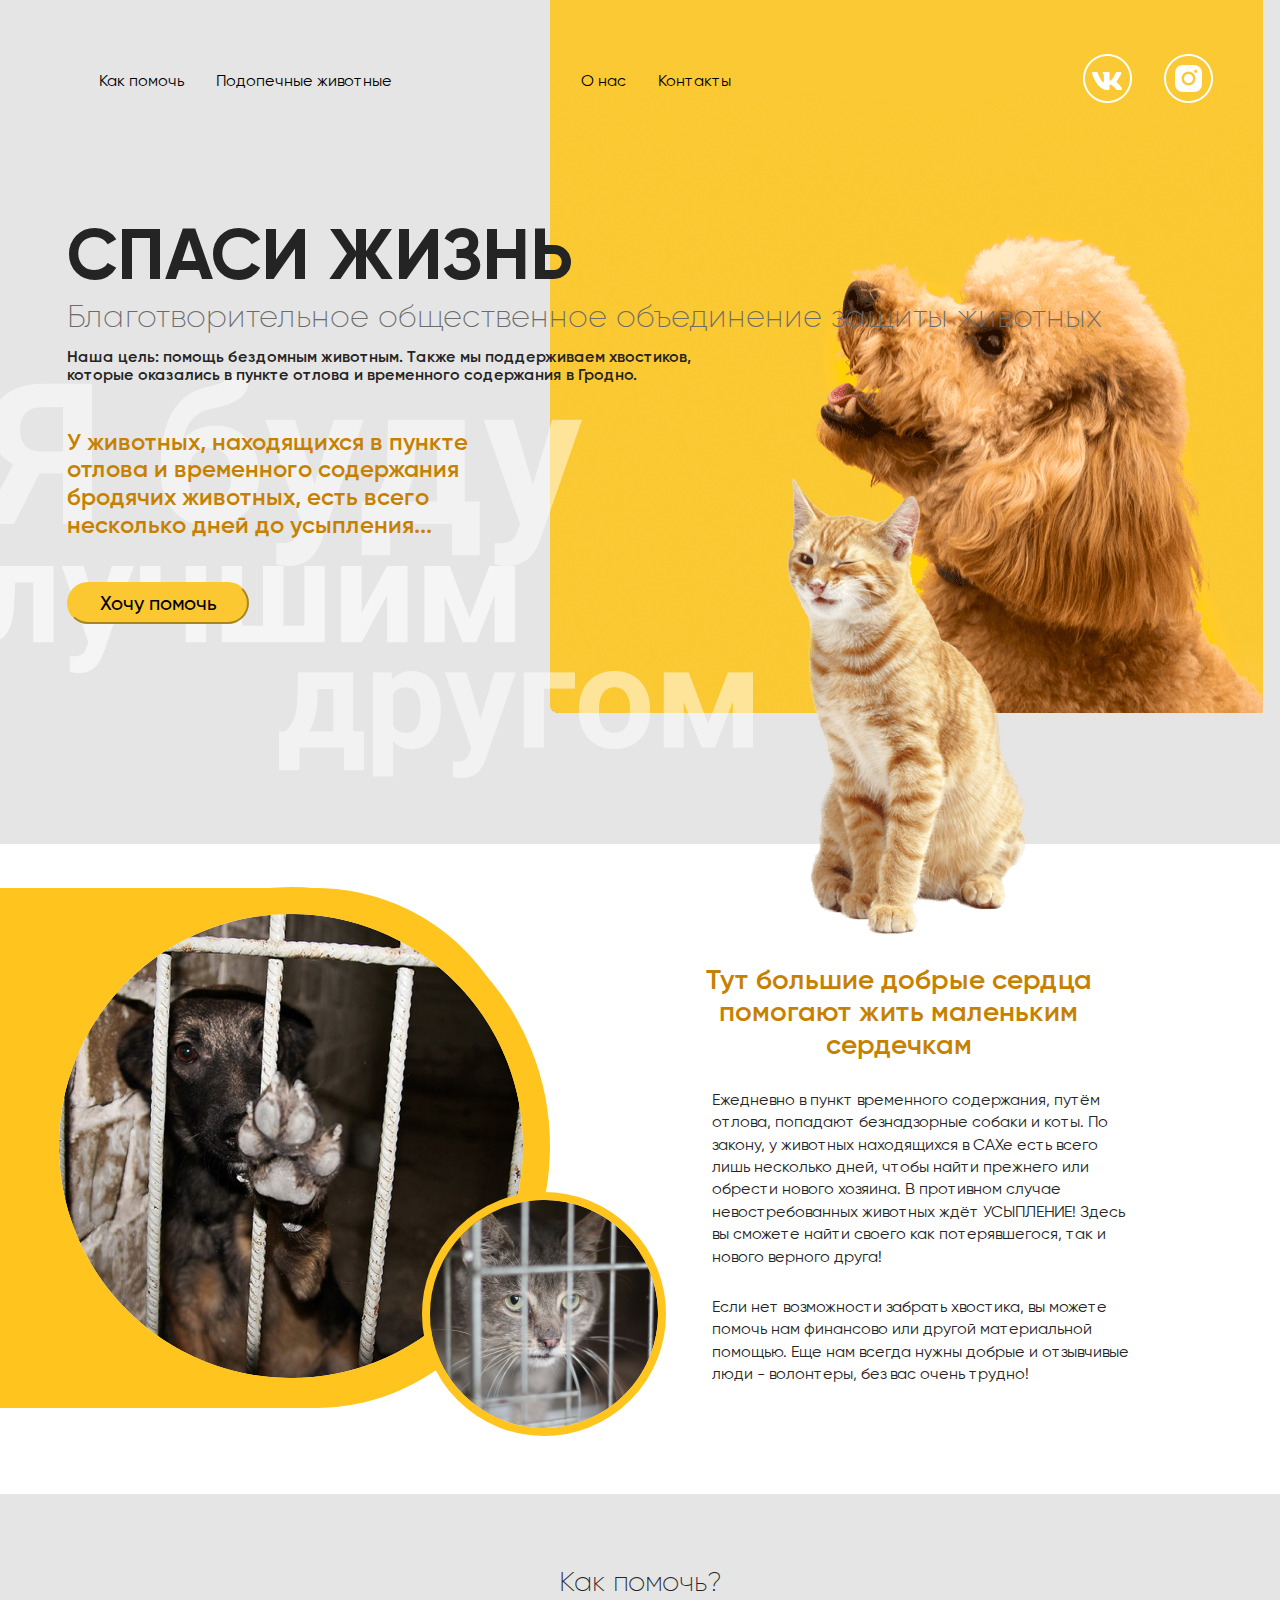
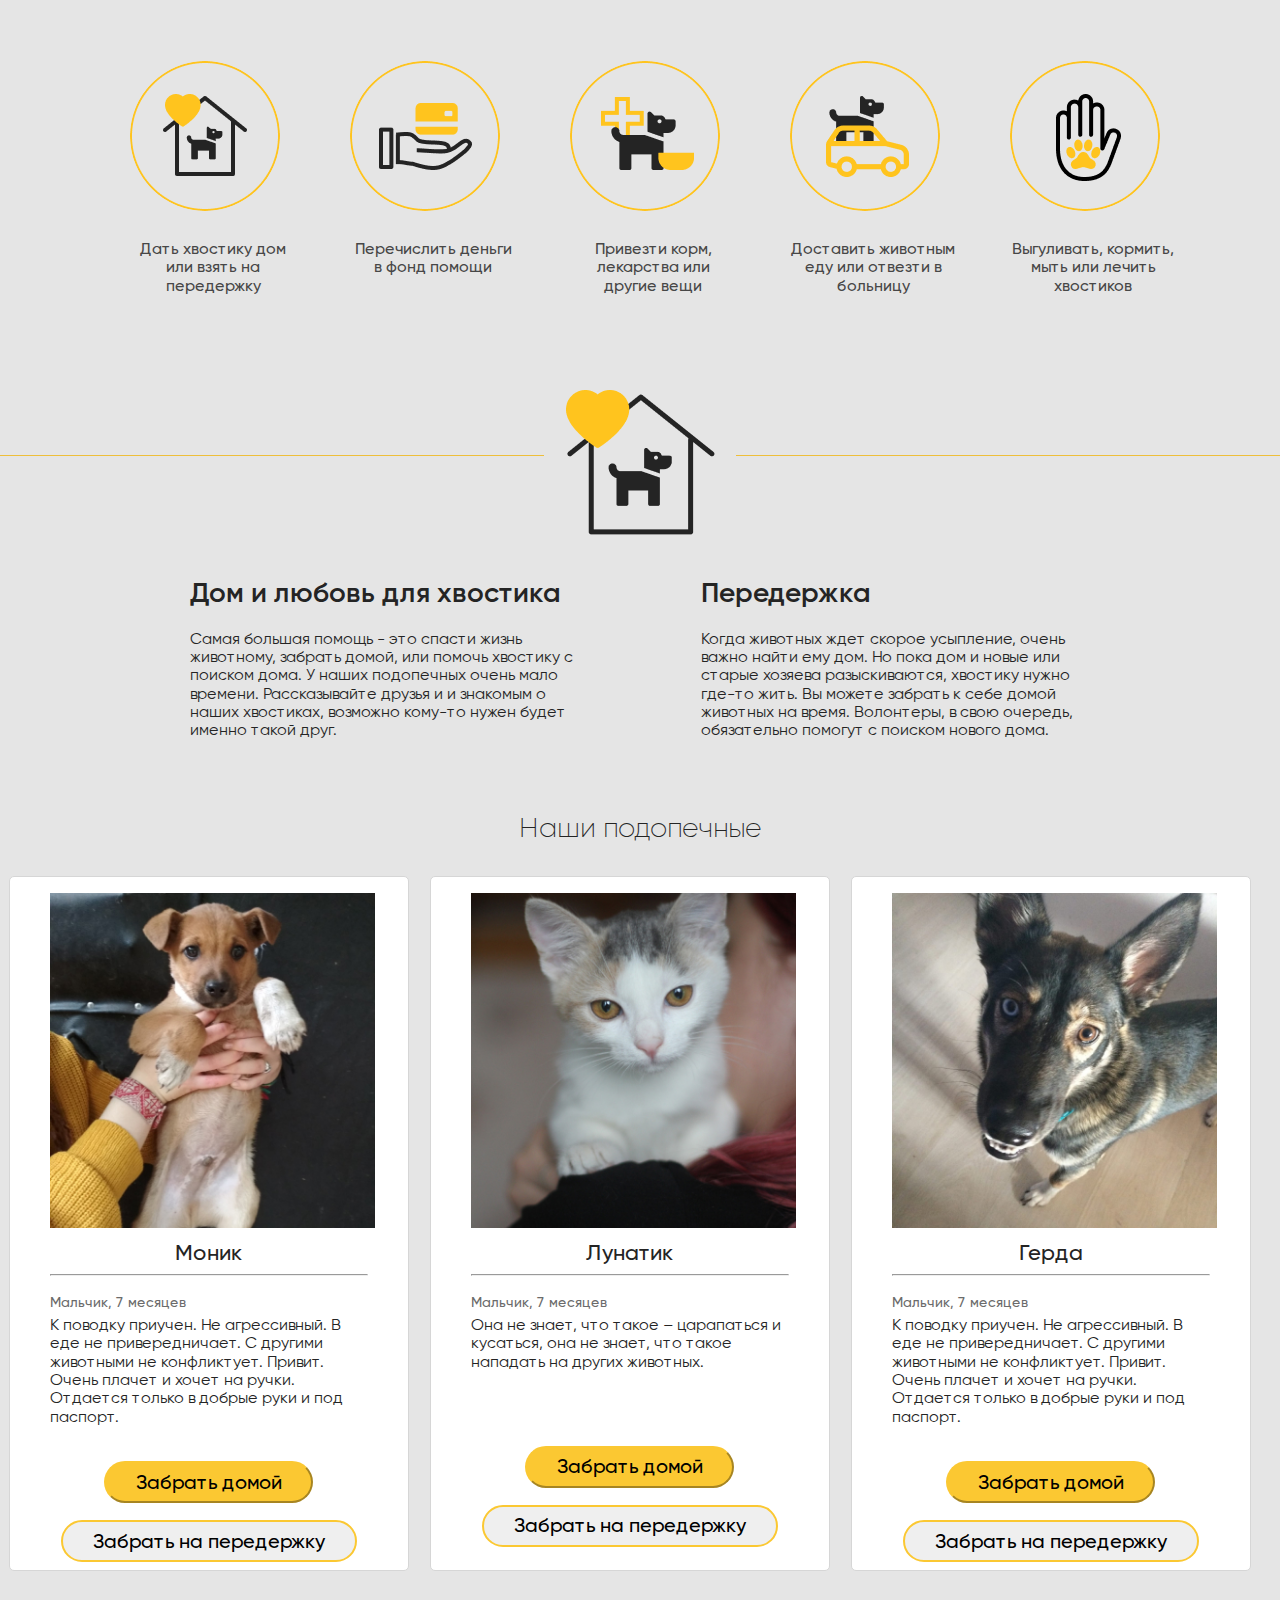
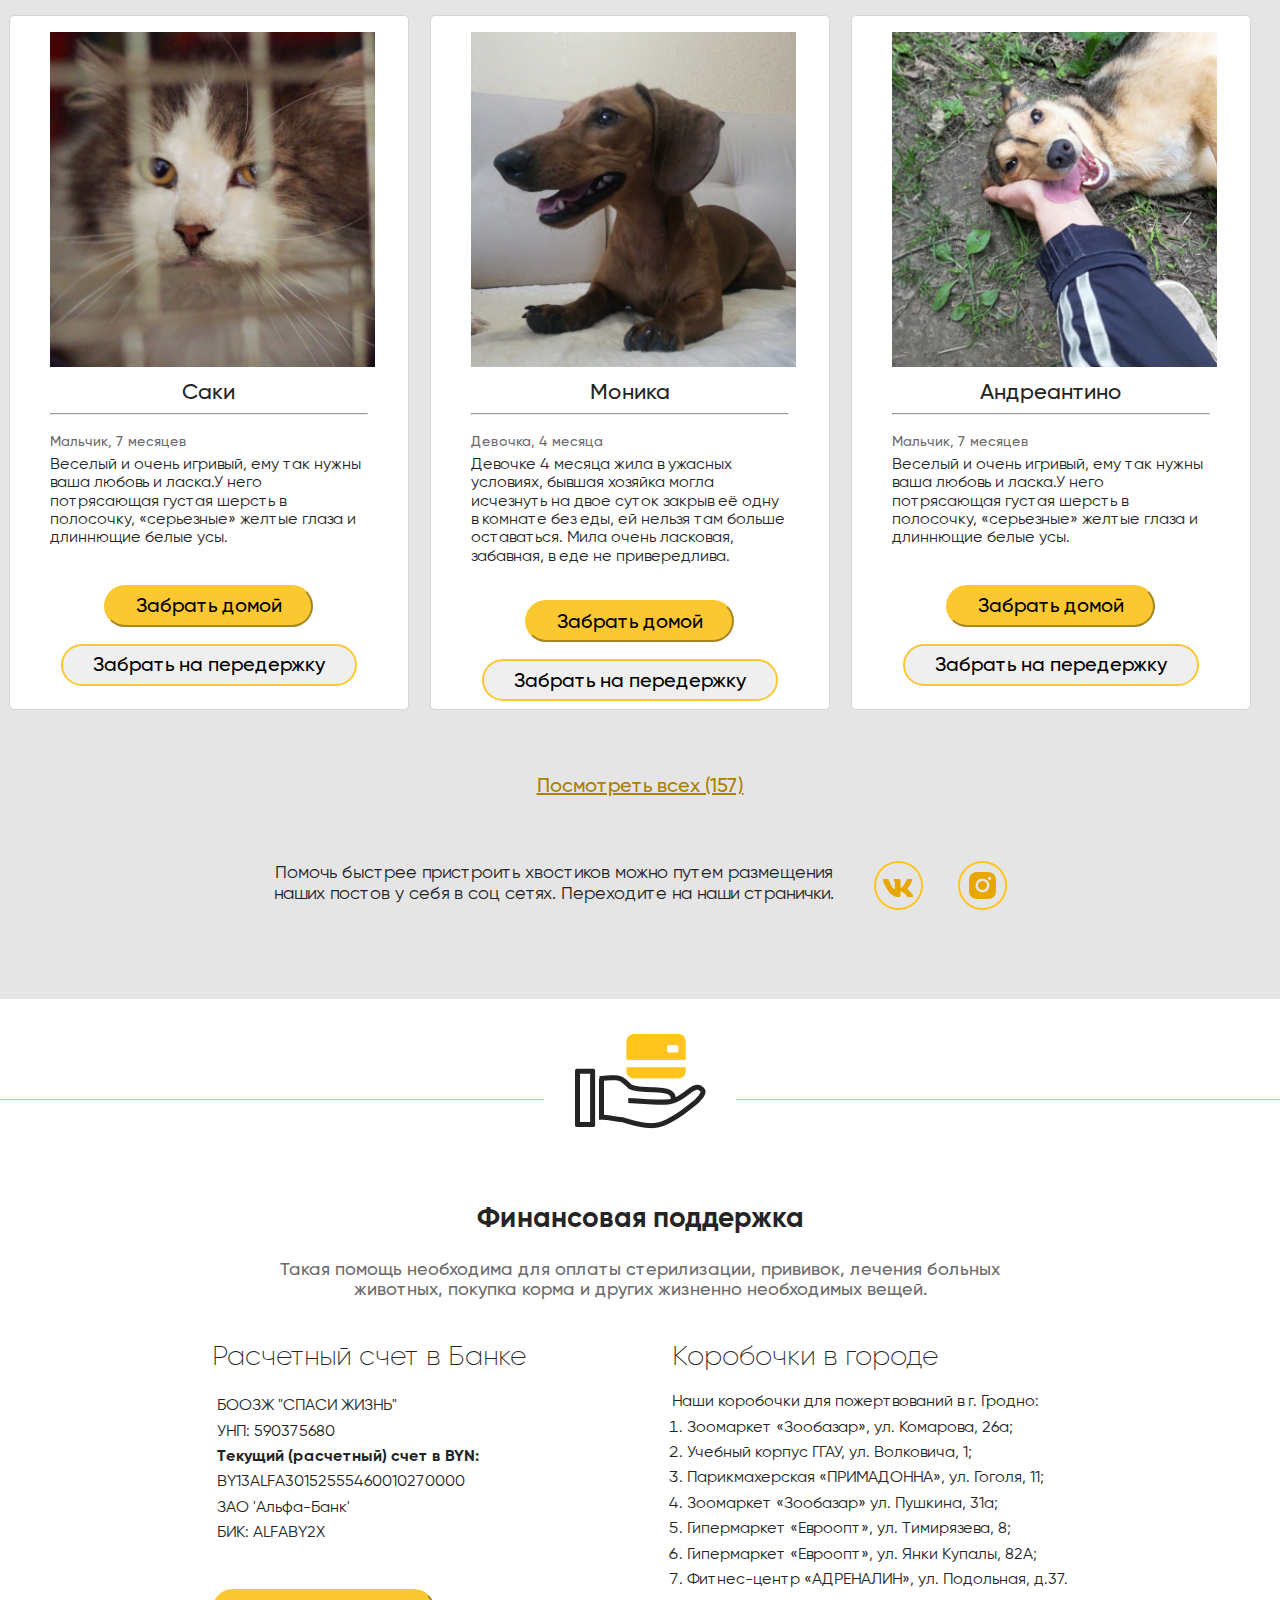
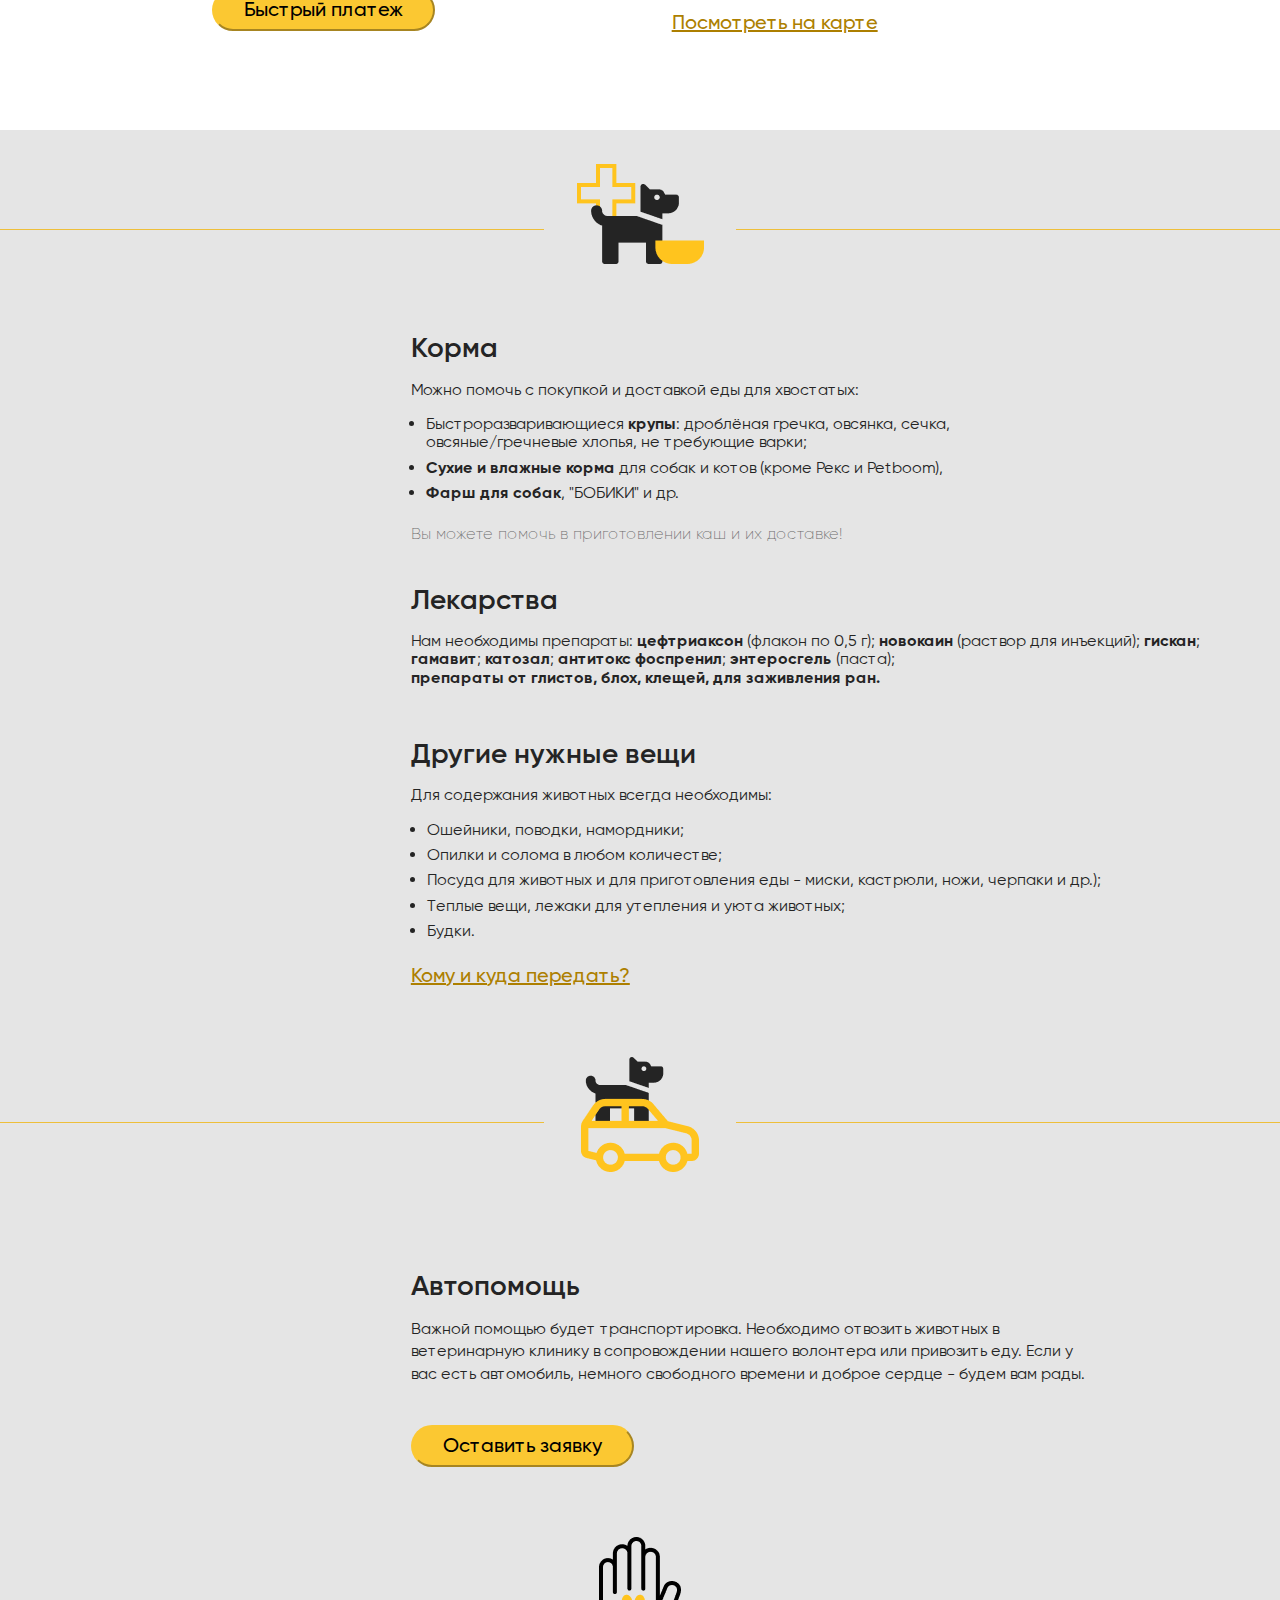
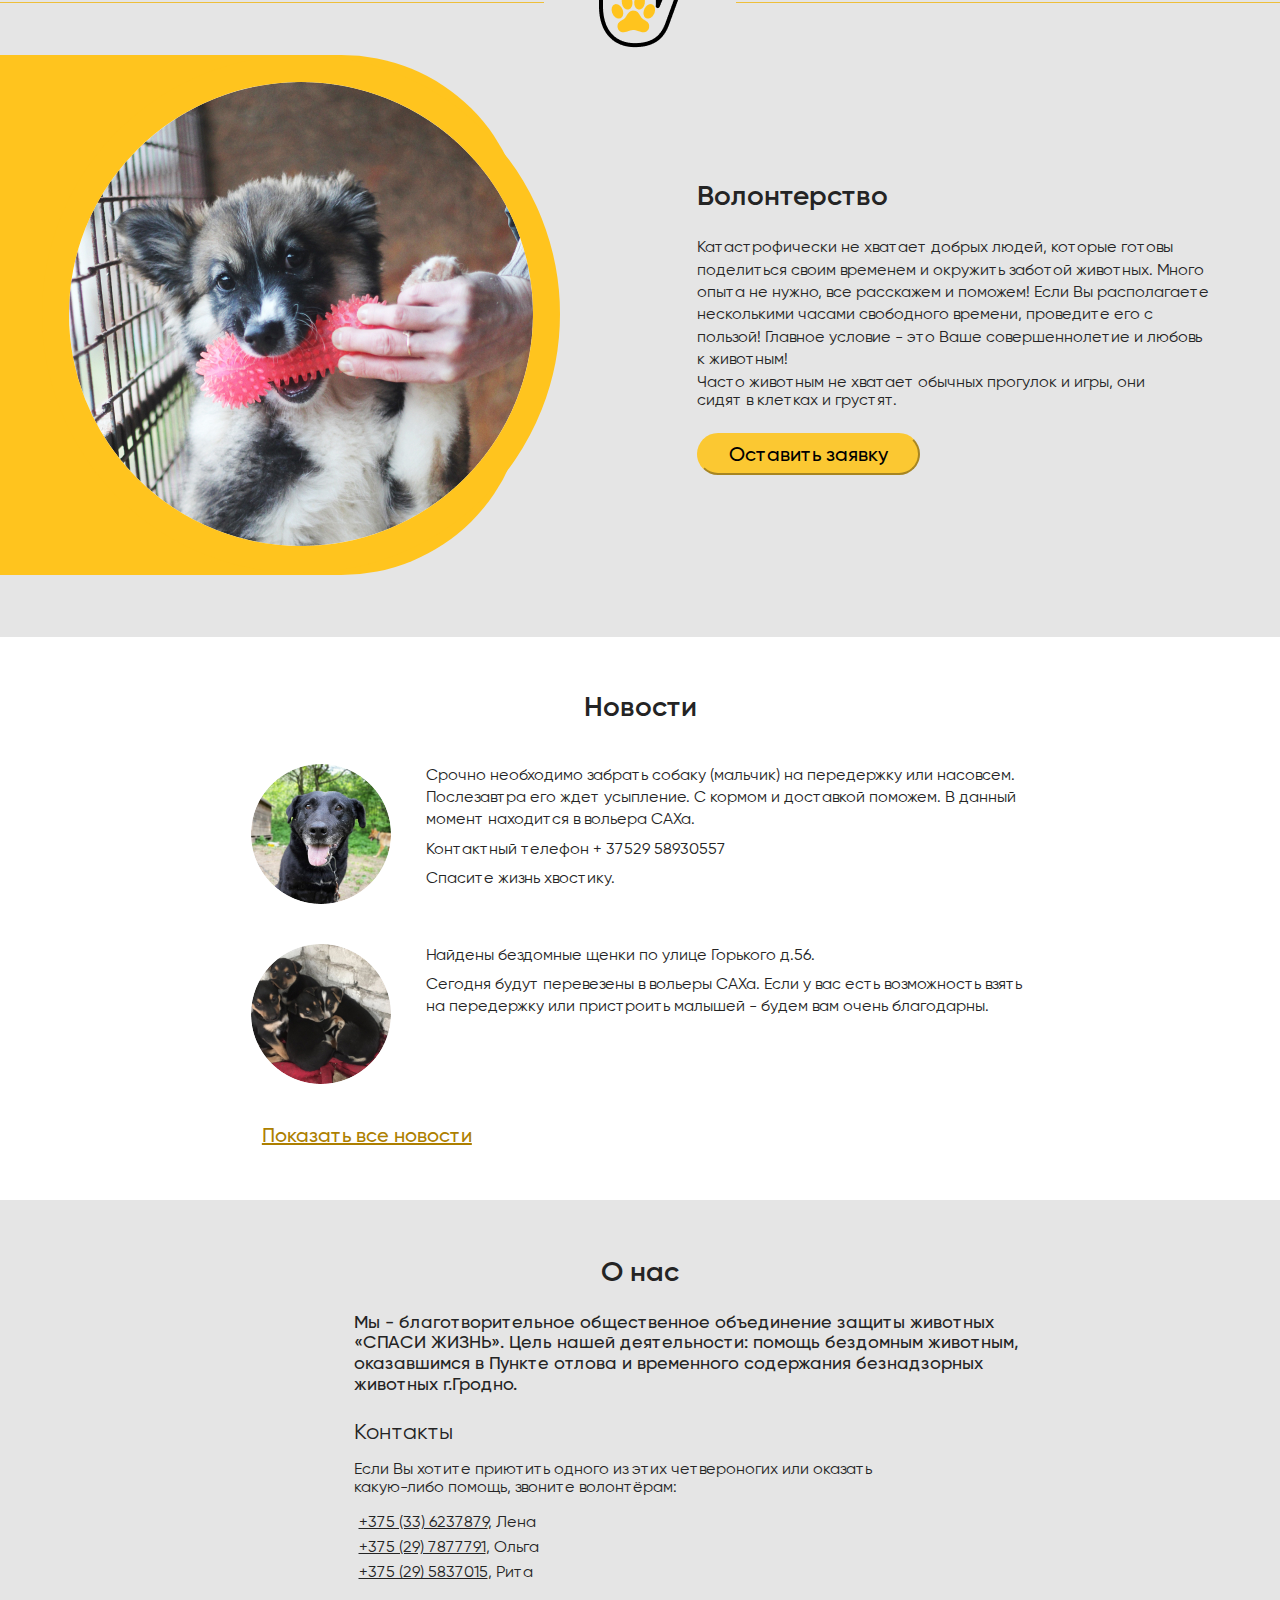
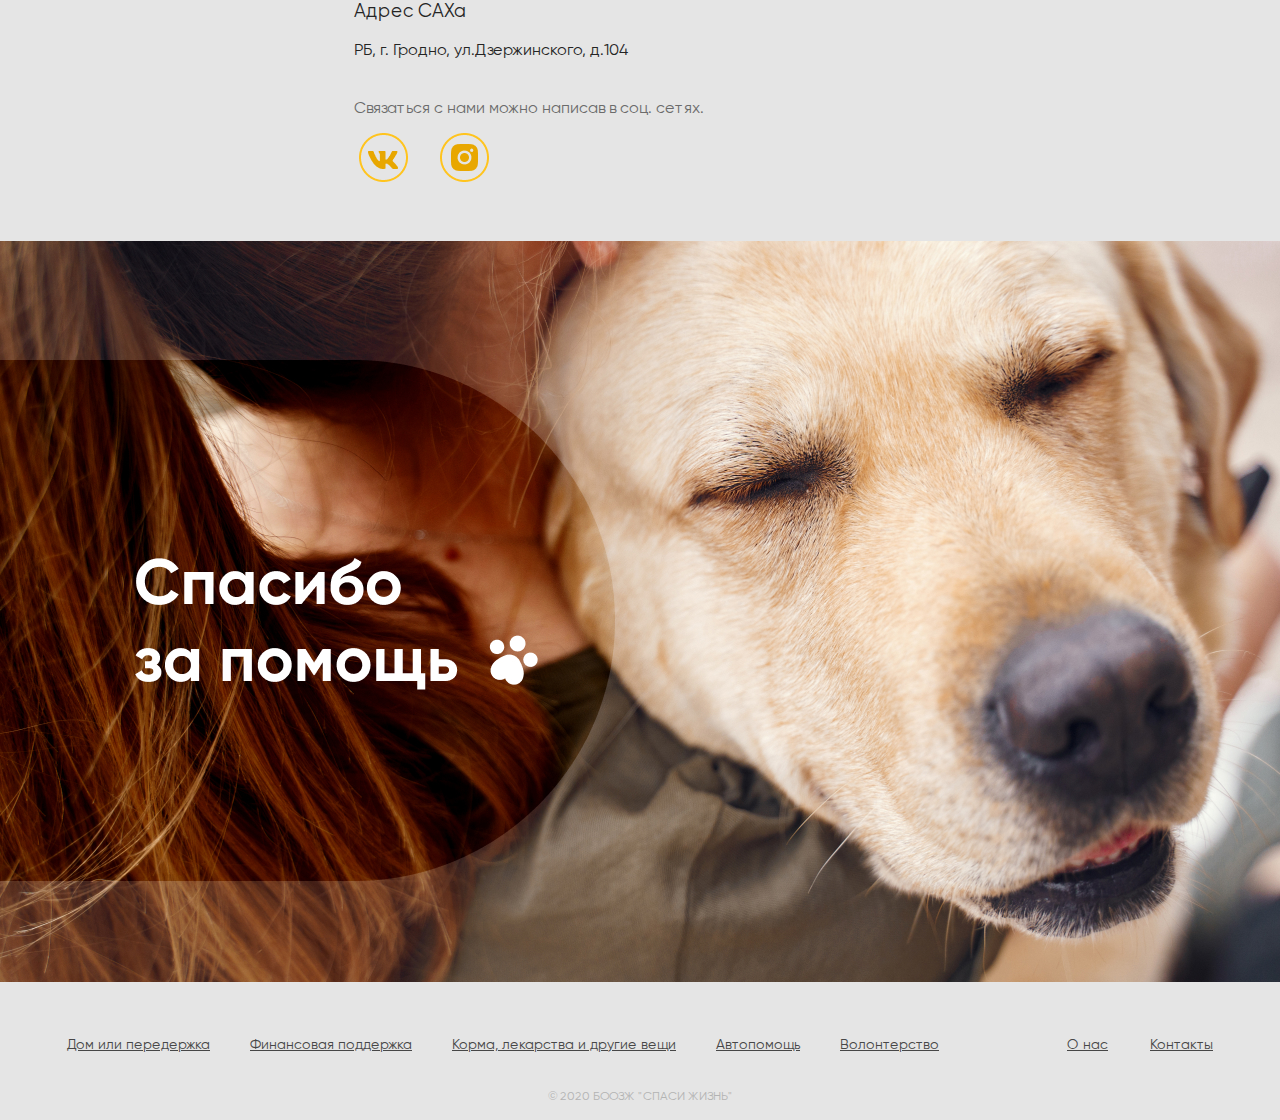
==== commit 6138c4ed: "fix: last update hometask" ====
--- a/index.html
+++ b/index.html
@@ -6,6 +6,7 @@
     <meta name="viewport" content="width=device-width, initial-scale=1.0, maximum-scale=1.0, user-scale=1.0">
     <link rel="stylesheet" href="css/normalize.css">
     <link rel="stylesheet" href="css/style.css">
+    <link rel="stylesheet" href="css/style1200.css">
     <link rel="stylesheet" href="css/style360.css">
     <title>Благотворительное общественное объединение защиты животных
     </title>
@@ -15,7 +16,6 @@
 
     <header class="header">
         <div class="bgdog"></div>
-        <div class="bgwhite"></div>
         <div class="bgfriend"></div>
         <div class="bgcat"></div>
 
@@ -61,6 +61,7 @@
         </section>
 
         <section class="page__block2">
+            <div class="bgwhite"></div>
             <div class="bgtwoanimals">
                 <div class="bgtwoanimals bgtwoanimals__box"></div>
                 <div class="bgtwoanimals bgtwoanimals__dog"></div>
--- a/css/style.css
+++ b/css/style.css
@@ -81,10 +81,7 @@
     /* Разное */
 
 }
-.header {
-    
-    
-}
+
 .bgdog{
     background: url(../img/dog1-min.png) no-repeat;
     position: absolute;
@@ -93,11 +90,8 @@
     margin: 0 auto;
     min-width: 713px;
     height: 713px;
-    
-    
 }
 .bgdog {
-    
     animation-name: lift-up-dog;
     animation-duration: 2s;
   }
@@ -117,7 +111,7 @@
     background-color: #ffffff;
     position: absolute;
     z-index: -14;
-    top: 834px;
+    margin-top: 220px;
     min-width: 100%;
     height: 650px;
 }
@@ -155,7 +149,7 @@
     width: 483px;
     height: 469px;
     margin: 0 auto;
-    background: url(../img/cat\ 1.png);
+    background: url(../img/cat\ 1.png) no-repeat;
     transition-property: all;
     transition-duration: 1s;
     transition-timing-function: ease-in-out;
@@ -180,10 +174,6 @@
     display: flex;
     max-width: 1146px;
     margin: 0 auto;
-
-    
-
-    
 }
 .menu__head {
     width: 1146px;
@@ -195,28 +185,16 @@
     align-items: center;
     
 }
-.menu__head--left {
-}
 .menu__item {
     display: flex;
     margin-left: 32px;
-}
-.menu__item--help {
-    
 }
 .menu__ref {
     text-decoration: none;
     color: black;
 }
-.menu__item--animals {
-}
 .menu__head--centr {
     justify-content: center;
-}
-.menu__item--us {
-    
-}
-.menu__item--contacts {
 }
 .menu__head--social {
     justify-content: flex-end;
@@ -243,14 +221,15 @@
      display: none;
  }
 @media (max-width:1023px){
-    .bgdog{
-    }
     .menu__head--left {
         display: none;
 
     }
     .menu__head--centr {
         display: none;
+    }
+    .menu__head--social {
+        justify-content: flex-end;
     }
     .menu__burger {
         display: block;
@@ -300,7 +279,6 @@
 .block1__text {
     animation-name: to-right;
     animation-duration: 3s;
-    
     animation-timing-function: ease-in-out;
   }
   
@@ -409,12 +387,6 @@
     border-radius: 50%;
     border: 8px solid #ffc41e;
 }
-.page__block2 {
-    
-}
-.block2__img {
-    
-}
 .block2-box {
     max-width: 1146px;
     margin: 0 auto;
@@ -431,7 +403,7 @@
     color: #c78100;
     font-weight: 600;
     font-size: 28px;
-    margin-top: 380px;
+    margin-top: 340px;
 }
 .text__p1 {
     margin-left: 10%;
@@ -681,9 +653,6 @@
 .block4__inst {
     display: flex;
 }
-.page__block5 {
-
-}
 .block-finans{
     max-width: 1146px;
     margin: 0 auto;
@@ -695,9 +664,9 @@
     background-color: #ffffff;
     position: absolute;
     z-index: -14;
-    top: 4262px;
+    margin-top: -100px;
     width: 100%;
-    height: 681px;
+    height: 731px;
 }
 .block5__h2 {
     font-weight: 600;
@@ -753,8 +722,6 @@
 }
 .block5__boxes {
     margin-bottom: 167px;
-    
-    
 }
 .boxes__h3 {
     font-weight: 300;
@@ -771,7 +738,6 @@
 .boxes__list {
     margin-top: 7px;
     margin-left: -25px;
-    
 }
 .boxes__item {
     padding-bottom: 7px;
@@ -920,10 +886,8 @@
     
 }
 .block8__h2 {
-    
     font-weight: 600;
     font-size: 28px;
-    font-style: normal;
     margin-top: 112px;
     margin-bottom: 0px;
 }
@@ -959,9 +923,6 @@
     border-color: #FFBB0C;
     background-color: #FFBB0C;
 }
-.page__block9 {
-    
-}
 .block9__container{
     max-width: 1146px;
     margin: 0 auto;
@@ -972,7 +933,6 @@
     background-color: #ffffff;
     position: absolute;
     z-index: -14;
-    top: 7080px;
     width: 100%;
     height: 563px;
     
@@ -1009,7 +969,6 @@
     color: #ad7f00;
     font-weight: 500;
     font-size: 20px;
-    font-style: normal;
     margin-top: 24px;
     margin-bottom: 0px;
     margin-left: 17%;
@@ -1033,25 +992,21 @@
 .block10__text {
     font-weight: 500;
     font-size: 18px;
-    font-style: normal;
     margin-top: 24px;
     margin-bottom: 0px;
 }
 .block10__cont {
     font-weight: 400;
     font-size: 22px;
-    font-style: normal;
     margin-top: 24px;
     margin-bottom: 0px;
 }
 .block10__text1 {
     font-weight: 400;
-    font-style: normal;
 }
 .block10__numb {
     list-style-type: none;
     font-weight: 400;
-    font-style: normal;
 }
 .block10__numb li {
     margin-bottom: 7px;
@@ -1086,14 +1041,6 @@
 .block10__social img:active {
     background: #F8ECCB;    
     border-radius: 50%;
-}
-.block10_vk {
-}
-.block10_inst {
-}
-.page__block11 {
-    
-    
 }
 .block11__backthanks{
     background: url(../img/Group\ 67.jpg) no-repeat;
@@ -1251,7 +1198,6 @@
     color: #6b6b6b;
     font-weight: 400;
     font-size: 12px;
-    font-style: normal;
 }
 .header__back a {
     font-weight: 500;
@@ -1279,13 +1225,11 @@
     margin-top: auto;
     font-weight: 600;
     font-size: 28px;
-    font-style: normal;
 }
 .header__show{
     color: #6b6b6b;
     font-weight: 400;
     font-size: 14px;
-    font-style: normal;
 }
 select {
     writing-mode: horizontal-tb !important;
@@ -1338,32 +1282,24 @@
     color: #b3b3b3;
     font-weight: 600;
     font-size: 28px;
-    font-style: normal;
     padding-top: 30px;
     margin-top: 0;
 }
-.form1__hr{
-}
 .form1__text {
     color: #6b6b6b;
     font-weight: 400;
-    
-    font-style: normal;
-}
+    }
 .form1__legend {
     color: #474747;
     font-weight: 500;
     font-size: 14px;
-    font-style: normal;
     margin-top: 32px;
     padding-bottom: 2px;
 }
 .form1__name {
     color: #6b6b6b;
     font-weight: 400;
-    
-    font-style: normal;
-}
+    }
 .form1__field {
     width: 100%;
     height: 40px;
@@ -1374,10 +1310,7 @@
     color: #474747;
     font-weight: 500;
     font-size: 14px;
-    font-style: normal;
     padding-bottom: 2px;
-}
-.form1__name2 {
 }
 .form1__field2 {
     width: 100%;
@@ -1388,7 +1321,6 @@
     color: #b3b3b3;
     font-weight: 400;
     font-size: 14px;
-    font-style: normal;
     margin-top: 2px;
     margin-bottom: 22px;
 }
@@ -1396,7 +1328,6 @@
     color: #474747;
     font-weight: 500;
     font-size: 14px;
-    font-style: normal;
     padding-bottom: 2px;
 }
 .form1__field3{
@@ -1407,7 +1338,6 @@
     color: #474747;
     font-weight: 400;
     font-size: 14px;
-    font-style: normal;
     margin-top: 24px;
     margin-bottom: 2px;
 }
@@ -1417,7 +1347,6 @@
     padding-inline-start: 0%;
     font-weight: 400;
     font-size: 14px;
-    font-style: normal;
     margin-top: 0;
     margin-bottom: 0;
 }
@@ -1439,7 +1368,6 @@
     color: #6b6b6b;
     font-weight: 500;
     font-size: 20px;
-    font-style: normal; 
     min-width: 168px;
     height: 42px;
     border-radius: 58px;
@@ -1458,7 +1386,6 @@
 .form1__button2 {
     font-weight: 500;
     font-size: 20px;
-    font-style: normal;
     width: 168px;
     height: 42px;
     border-radius: 58px;
@@ -1496,46 +1423,27 @@
 .form2__text {
     color: #b3b3b3;
     font-weight: 400;
-    
-    font-style: normal;
-}
+    }
 .form2__text2 {
     color: #b3b3b3;
     font-weight: 400;
-    
-    font-style: normal;
-}
+    }
 /* form3 */
 .form3__h2 {
-    
     font-weight: 500;
     font-size: 22px;
-    font-style: normal;
 }
 /* form4 */
 .form__radio {
     margin-bottom: 30px;
 }
-.form4__rtext {
-}
-.form4__r2 {
-}
-.form4__rtext2 {
-   
-}
 /* form5 */
 .form5__text{
-    
-    font-weight: 400;
-    
-    font-style: normal;
-}
+    font-weight: 400;
+    }
 .form5__text2{
-    
-    font-weight: 400;
-    
-    font-style: normal; 
-}
+    font-weight: 400;
+    }
 .form5__call {
     padding-bottom: 30px;
 }--- a/css/style1200.css
+++ b/css/style1200.css
@@ -0,0 +1,52 @@
+@media screen and (max-width: 1240px) {
+    .bgdog {
+        left: auto;
+        right: 5%;
+        background-size: 580px;
+        
+    }
+    .bgfriend {
+        left: 0%;
+        background-size: 580px;
+    }
+    .bgcat {
+        background-size: 350px;
+        left: 30%;
+    }
+    .nav {
+        margin-left: 10%;
+    }
+    .menu__head--social {
+        margin-right: 25%;
+    }
+    .block1__text {
+        margin-top: -100px;
+        margin-left: 9%;
+    }
+    .bgwhite{
+        margin-top: 220px;
+        height: 850px;
+    }
+    .bgtwoanimals__box {
+        right: 88%;
+    } 
+    .bgtwoanimals__dog {
+        right: 47%;
+    }
+    .bgtwoanimals__cat {
+        left: 27%; 
+    }
+    .block2__text {
+       max-width: 300px;
+       margin-left: 60%;
+    }
+    .block3__h {
+    padding-top: 20px;
+    }
+    .wards-flex {
+        flex-wrap: wrap;
+    }
+    .bgdogtoy {
+        right: -100px;
+    }
+}--- a/css/style360.css
+++ b/css/style360.css
@@ -1,14 +1,17 @@
-@media screen and (max-width: 639px) {
+@media screen and (max-width: 767px) {
     
     .bgdog {
         background: url(../img/360dog\ 2.jpg) no-repeat;
         min-width: 225px;
         height: 357px;
         left: 37%;
+        border-bottom-right-radius: 7px;
+        border-bottom-left-radius: 7px;
     }
     .bgwhite {
-        top: 566px;
-        height: 625px;
+        
+        height: 665px;
+        margin-top: auto;
     }
     .bgfriend {
         background:url(../img/friend360.svg) no-repeat;
@@ -27,17 +30,23 @@
         left: 41%;
     }
     .nav {
-        min-width: 300px;
+        width: 100%;
         margin-left: 0;
         max-height: 70px;
     }
-    .menu__head {
-        width: 340px;
+    .menu__head{
+        width: 100%;
         margin-top: 24px;
         margin-right: -30px;
     }
+    .menu__head--social {
+        margin-right: 10%;
+    }
     .page__block1 {
         max-width: 300px;
+    }
+    .block1__text {
+        margin-top: auto;
     }
     .text__title {
         font-size: 30px;
@@ -93,9 +102,11 @@
         border: 3px solid #ffc41e;
         background: url(../img/360bgcat.png) no-repeat;
     }
+    .block2__box {
+        padding-top: 30px;
+    }
     .block2__text {
-        margin-left: 30px;
-        margin-right: 30px;
+        margin: 0 auto;
     }
     .text__title1 {
         font-size: 16px;
@@ -141,13 +152,12 @@
     .sect__h2 {
         font-size: 16px;
         text-align: center;
+        margin-bottom: 16px;
     }
     .sect__text {
-        display: inline-block;
-        margin: 0 auto;
-        margin-right: 30px;
-        margin-left: 30px;
-        min-width: 300px;
+        
+        margin: 0 auto;
+        max-width: 300px;
         min-height: 100px;
     }
     .wards-flex {
@@ -193,7 +203,7 @@
         margin-top: 6px;
     }
     .backwhite1 {
-        top: 5820px;
+        margin-top: -75px;
         min-height: 990px;
     }
     .block5__h2 {
@@ -252,8 +262,6 @@
     .loot__list2 {
         font-size: 14px;
     }
-    .loot__item2 {
-    }
     .loot__link {
         display: block;
         text-align: center;
@@ -316,7 +324,7 @@
         margin: 20px auto;
     }
     .backwhite2 {
-        top: 806px;
+        height: 700px;
     }
     .block9__container {
         max-width: 320px;
@@ -373,8 +381,7 @@
     .us__about {
         margin-right: 0;
     }
-    .block12__end {
-    }  
+    
 
 
 
